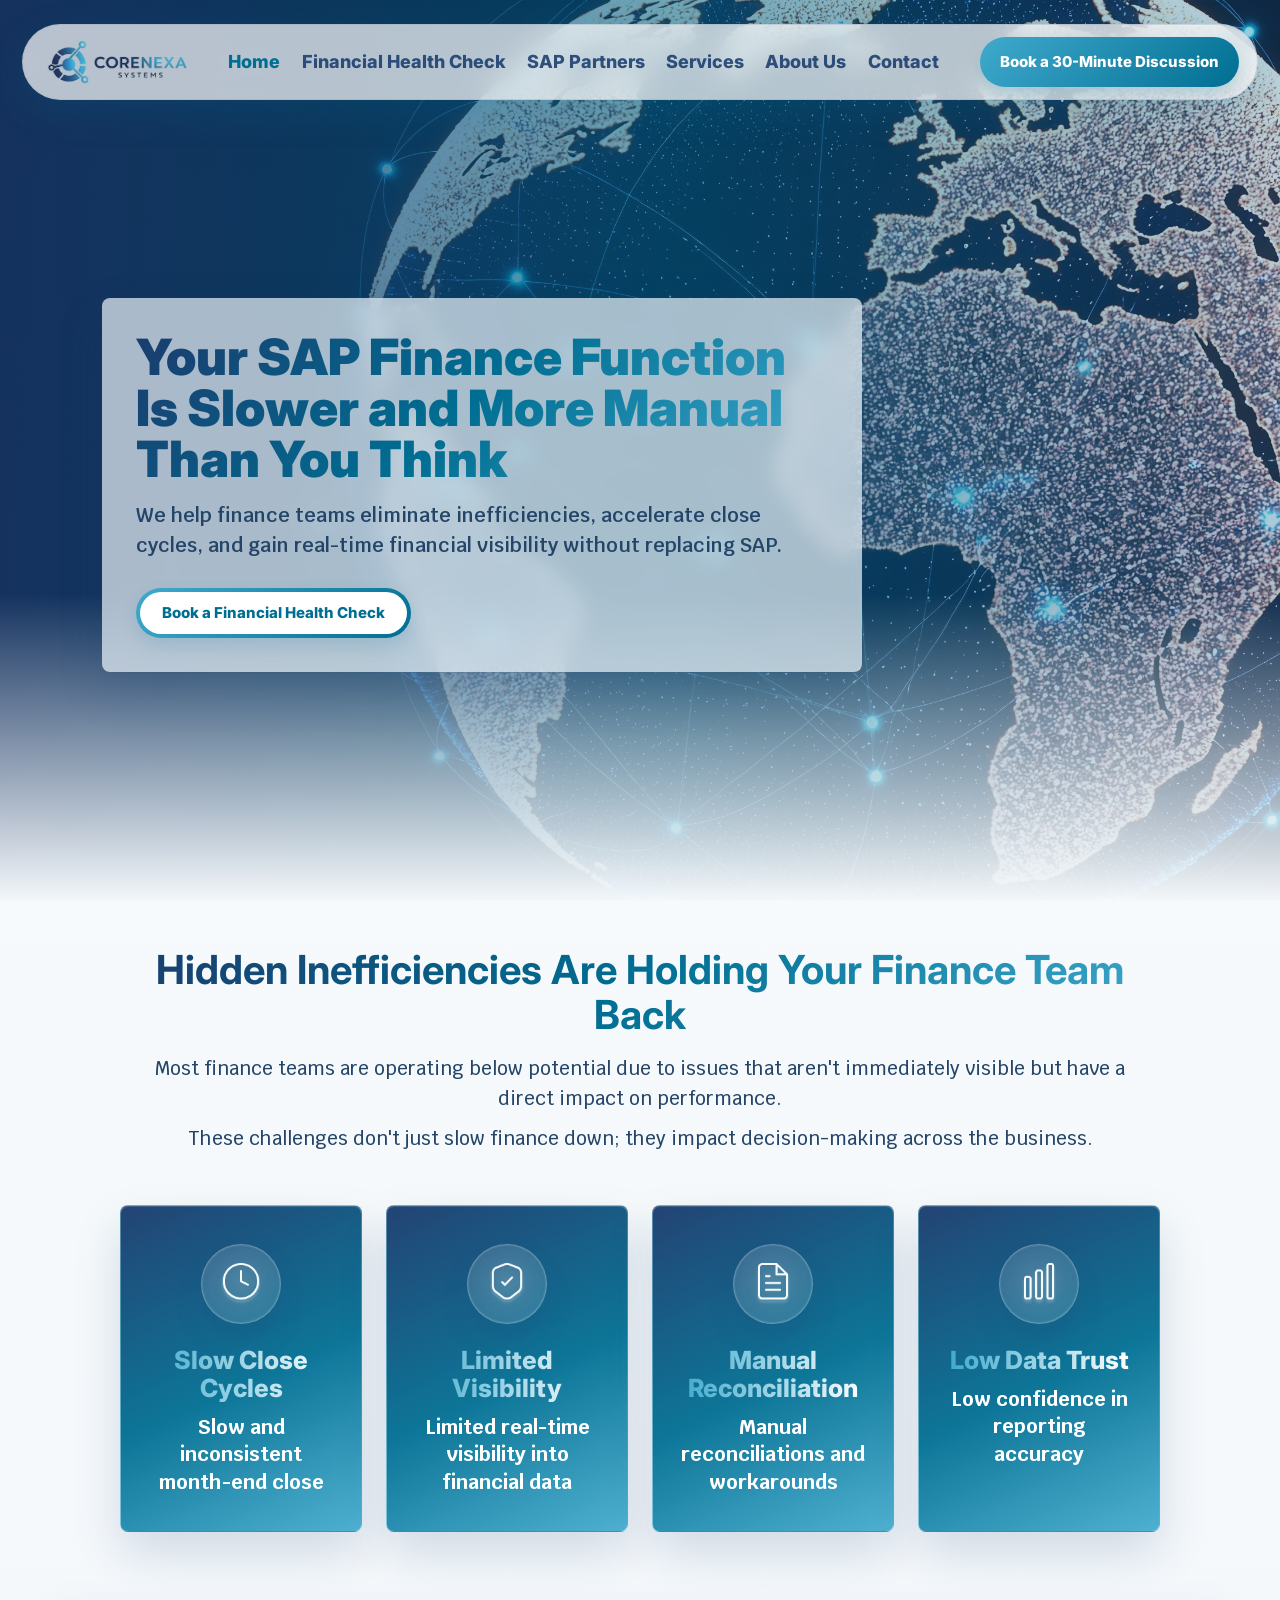
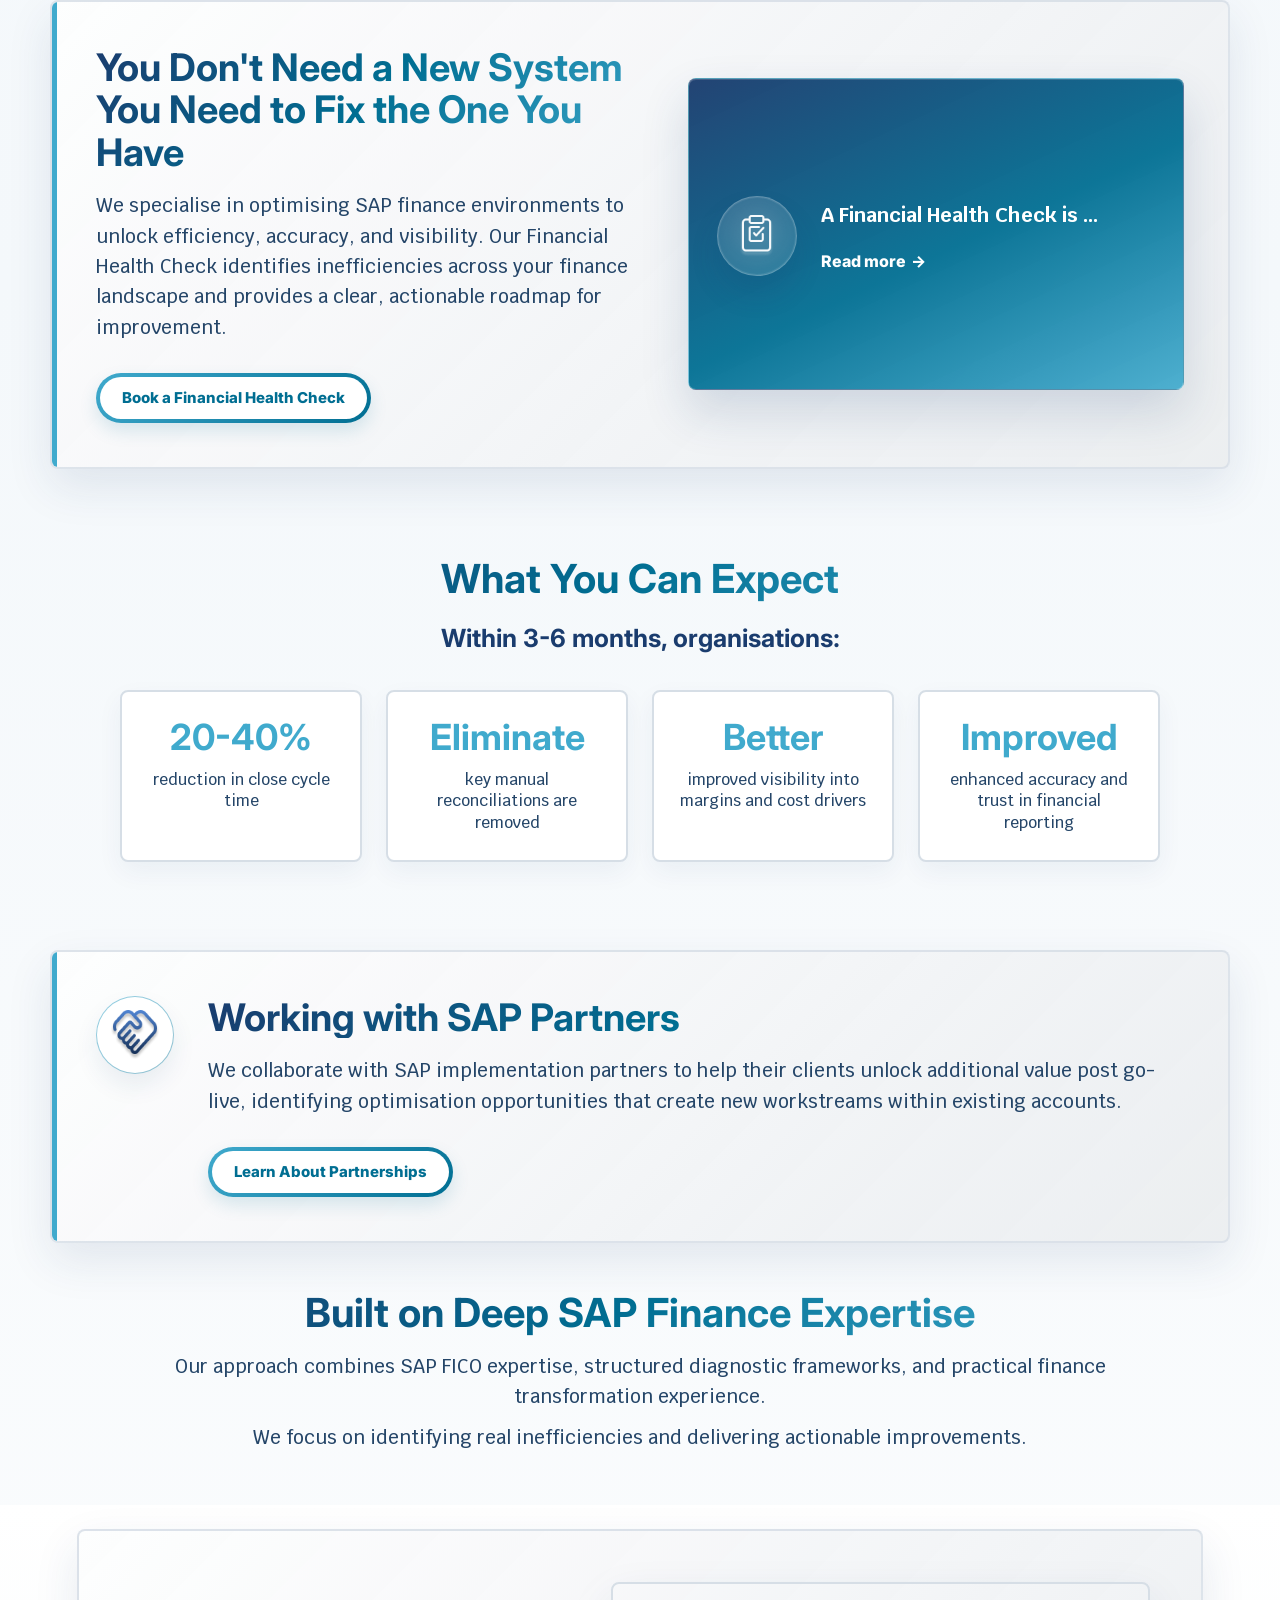
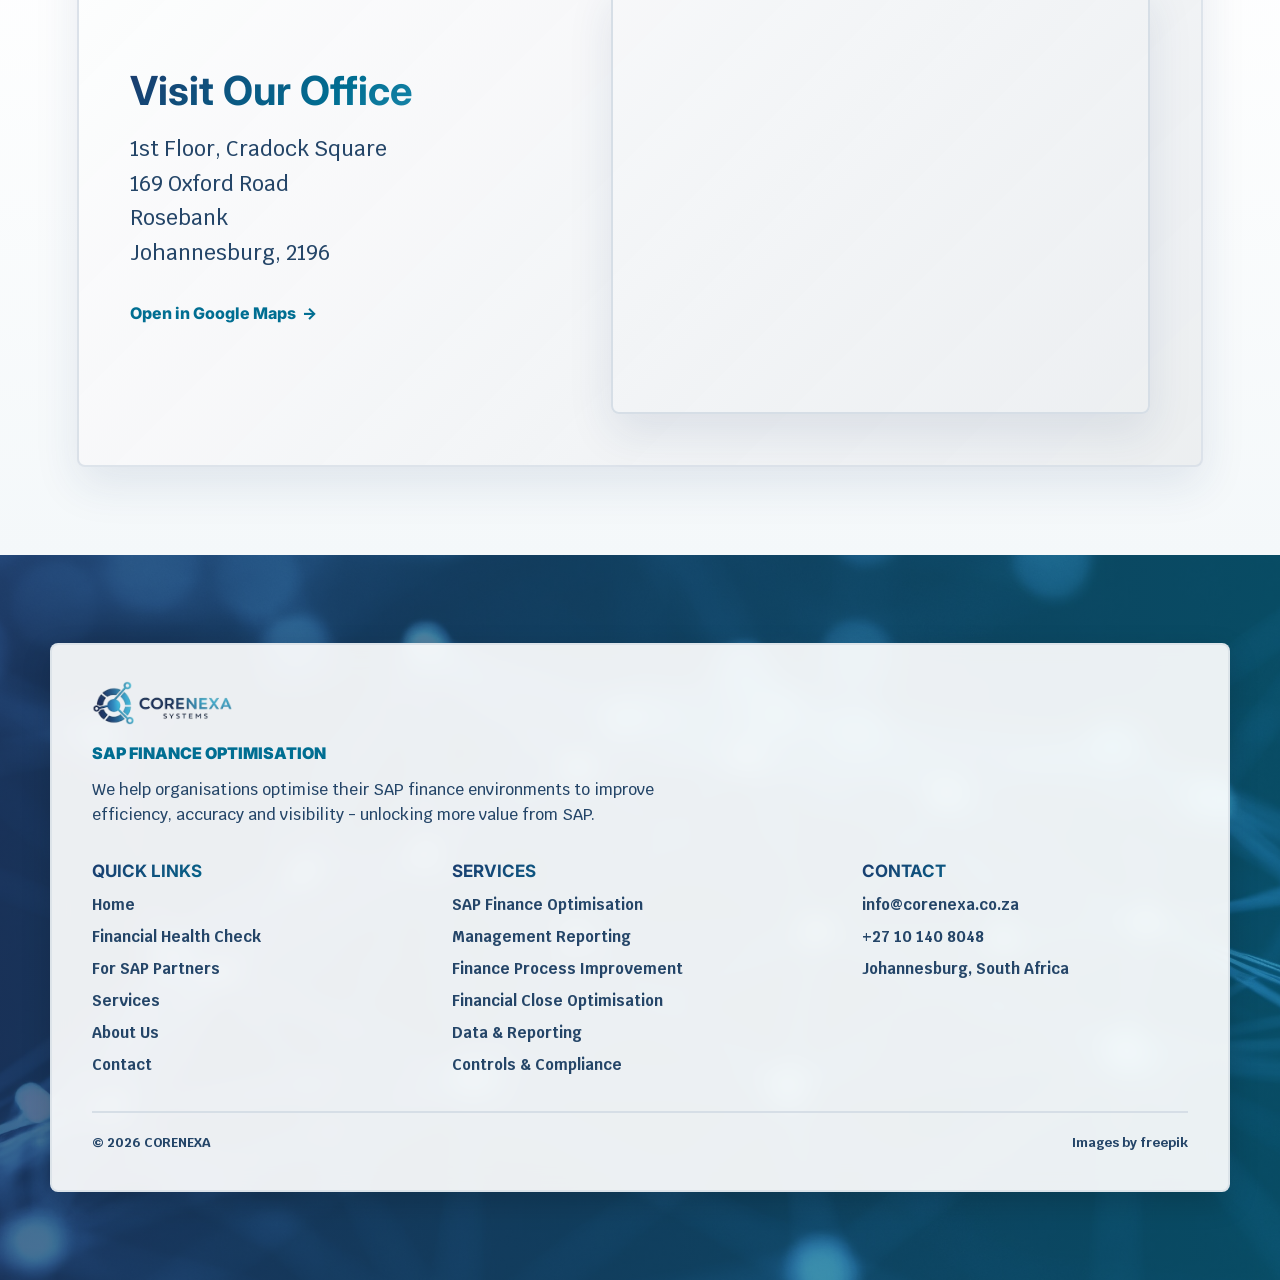
==== index.html @ 97062287 "Add files via upload" ====
<!DOCTYPE html>
<html lang="en">

<head>
  <meta charset="UTF-8" />
  <meta name="viewport" content="width=device-width, initial-scale=1.0" />
  <meta name="description"
    content="Corenexa Systems helps organisations optimise SAP finance environments to improve efficiency, accuracy, visibility, and close-cycle performance." />
  <title>Corenexa Systems | SAP Finance Optimisation</title>
  <link rel="preconnect" href="https://fonts.googleapis.com" />
  <link rel="preconnect" href="https://fonts.gstatic.com" crossorigin />
  <link href="https://fonts.googleapis.com/css2?family=Inter:wght@700;800&family=Krub:wght@400;500;600;700&display=swap"
    rel="stylesheet" />
  <link rel="stylesheet" href="styles.css" />
</head>

<body class="home-page">
  <header class="site-header">
    <nav class="navbar" aria-label="Main navigation">
      <a href="index.html" class="brand" aria-label="Corenexa Systems home">
        <img class="brand-logo" src="img/corenexa-logo.png" alt="Corenexa Systems logo" />
      </a>

      <div class="nav-links">
        <a href="index.html" aria-current="page">Home</a>
        <a href="financial health check.html">Financial Health Check</a>
        <a href="sap partners.html">SAP Partners</a>
        <a href="services.html">Services</a>
        <a href="about.html">About Us</a>
        <a href="contact.html">Contact</a>
      </div>

      <a href="contact.html" class="nav-cta">Book a 30-Minute Discussion</a>
    </nav>
  </header>

  <section class="landing">
    <img class="landing-bg" src="img/global-network-digital-world-connection (1).jpg" alt="Global network background" />
    <div class="landing-content">
      <h1>Your SAP Finance Function Is Slower and More Manual Than You Think</h1>
      <p>We help finance teams eliminate inefficiencies, accelerate close cycles, and gain real-time financial
        visibility without replacing SAP.</p>
      <a href="financial health check.html" class="landing-button">Book a Financial Health Check</a>
    </div>
  </section>

  <main class="container">
    <section class="hero">
      <h1>Hidden Inefficiencies Are Holding Your Finance Team Back</h1>
      <p>Most finance teams are operating below potential due to issues that aren't immediately visible but have a
        direct impact on performance.</p>
      <p>These challenges don't just slow finance down; they impact decision-making across the business.</p>

      <div class="cards">
        <article class="card">
          <div class="icon">
            <img src="img/clock-icon.png" alt="Clock icon" />
          </div>
          <h3>Slow Close Cycles</h3>
          <p>Slow and inconsistent month-end close</p>
        </article>

        <article class="card">
          <div class="icon">
            <img src="img/secure-icon.png" alt="Shield icon" />
          </div>
          <h3>Limited Visibility</h3>
          <p>Limited real-time visibility into financial data</p>
        </article>

        <article class="card">
          <div class="icon">
            <img src="img/file-icon.png" alt="File icon" />
          </div>
          <h3>Manual Reconciliation</h3>
          <p>Manual reconciliations and workarounds</p>
        </article>

        <article class="card">
          <div class="icon">
            <img src="img/graph-icon.png" alt="Chart icon" />
          </div>
          <h3>Low Data Trust</h3>
          <p>Low confidence in reporting accuracy</p>
        </article>
      </div>
    </section>

    <section class="diagnostic">
      <div class="diagnostic-copy">
        <h2>You Don't Need a New System You Need to Fix the One You Have</h2>
        <p>We specialise in optimising SAP finance environments to unlock efficiency, accuracy, and visibility. Our
          Financial Health Check identifies inefficiencies across your finance landscape and provides a clear,
          actionable roadmap for improvement.</p>
        <a href="financial health check.html" class="button">Book a Financial Health Check</a>
      </div>

      <aside class="diagnostic-card">
        <div class="large-icon">
          <img src="img/clipboard-icon.png" alt="Clipboard icon" />
        </div>
        <div>
          <p>A Financial Health Check is ...</p>
          <a href="financial health check.html" class="arrow-link">Read more <span aria-hidden="true">&rarr;</span></a>
        </div>
      </aside>
    </section>

    <section class="expectations">
      <h2>What You Can Expect</h2>
      <p>Within 3-6 months, organisations:</p>

      <div class="metrics">
        <div class="metric">
          <strong>20-40%</strong>
          <p>reduction in close cycle time</p>
        </div>

        <div class="metric">
          <strong>Eliminate</strong>
          <p>key manual reconciliations are removed</p>
        </div>

        <div class="metric">
          <strong>Better</strong>
          <p>improved visibility into margins and cost drivers</p>
        </div>

        <div class="metric">
          <strong>Improved</strong>
          <p>enhanced accuracy and trust in financial reporting</p>
        </div>
      </div>
    </section>

    <section class="partner">
      <div class="large-icon">
        <img src="img/handshake-icon.png" alt="Handshake icon" />
      </div>
      <div>
        <h2>Working with SAP Partners</h2>
        <p>We collaborate with SAP implementation partners to help their clients unlock additional value post go-live,
          identifying optimisation opportunities that create new workstreams within existing accounts.</p>
        <a href="sap partners.html" class="button">Learn About Partnerships</a>
      </div>
    </section>

    <section class="expertise">
      <h2>Built on Deep SAP Finance Expertise</h2>
      <p>Our approach combines SAP FICO expertise, structured diagnostic frameworks, and practical finance
        transformation experience.</p>
      <p>We focus on identifying real inefficiencies and delivering actionable improvements.</p>
    </section>

  </main>

  <section class="location-section">
    <div class="location-card">

      <div class="location-info">
        <h2>Visit Our Office</h2>

        <p>
          1st Floor, Cradock Square<br>
          169 Oxford Road<br>
          Rosebank<br>
          Johannesburg, 2196
        </p>

        <a href="https://maps.google.com/?q=1st+Floor+Cradock+Square+169+Oxford+Road+Rosebank+Johannesburg+2196"
          target="_blank" rel="noopener noreferrer" class="arrow-link">
          Open in Google Maps <span aria-hidden="true">&rarr;</span>
        </a>
      </div>

      <div class="map-wrapper">
        <iframe title="Map to Corenexa Systems office"
          src="https://maps.google.com/maps?q=1st%20Floor%20Cradock%20Square%20169%20Oxford%20Road%20Rosebank%20Johannesburg%202196&t=&z=15&ie=UTF8&iwloc=&output=embed"
          allowfullscreen="" loading="lazy">
        </iframe>
      </div>

    </div>
  </section>

  <footer class="site-footer">
    <img class="footer-bg" src="img/abstract-technology-network (1).jpg" alt="" aria-hidden="true">
    <div class="footer-inner about-footer-inner">
      <div class="footer-brand-block">
        <a href="index.html" aria-label="Corenexa Systems home">
          <img class="footer-logo" src="img/corenexa-logo.png" alt="Corenexa Systems logo">
        </a>
        <p class="footer-tagline">SAP FINANCE OPTIMISATION</p>
        <p>We help organisations optimise their SAP finance environments to improve efficiency, accuracy and visibility
          - unlocking more value from SAP.</p>
      </div>

      <div class="about-footer-grid">
        <div>
          <h3>Quick Links</h3>
          <ul>
            <li><a href="index.html">Home</a></li>
            <li><a href="financial health check.html">Financial Health Check</a></li>
            <li><a href="sap partners.html">For SAP Partners</a></li>
            <li><a href="services.html">Services</a></li>
            <li><a href="about.html">About Us</a></li>
            <li><a href="contact.html">Contact</a></li>
          </ul>
        </div>

        <div>
          <h3>Services</h3>
          <ul>
            <li>SAP Finance Optimisation</li>
            <li>Management Reporting</li>
            <li>Finance Process Improvement</li>
            <li>Financial Close Optimisation</li>
            <li>Data &amp; Reporting</li>
            <li>Controls &amp; Compliance</li>
          </ul>
        </div>

        <div>
          <h3>Contact</h3>
          <ul>
            <li><a href="mailto:info@corenexa.co.za">info@corenexa.co.za</a></li>
            <li><a href="tel:+27101408048">+27 10 140 8048</a></li>
            <li>Johannesburg, South Africa</li>
          </ul>
        </div>
      </div>

      <div class="footer-bottom">
        <span>&copy; 2026 CORENEXA</span>
        <span>Images by freepik</span>
      </div>
    </div>
  </footer>
  <script src="script.js" defer></script>
</body>

</html>
---- styles.css ----
:root {
  --primary-blue: #1a3c6e;
  --deep-blue: #006e92;
  --accent-blue: #40aacd;
  --accent-blue-soft: rgba(64, 170, 205, 0.16);
  --ink: #1a3c6e;
  --text-main: #244568;
  --text-muted: #526b82;
  --white: #ffffff;
  --bg-light: #f4f8fb;
  --bg-panel: #e7eef4;
  --bg-panel-strong: #d6dee6;
  --border-soft: rgba(26, 60, 110, 0.14);
  --shadow-soft: 0 18px 45px rgba(26, 60, 110, 0.1);
  --shadow-card: 0 20px 42px rgba(26, 60, 110, 0.14);
  --gradient-blue: linear-gradient(135deg, #1a3c6e 0%, #006e92 48%, #40aacd 100%);
  --button-gradient: linear-gradient(135deg, #40aacd 0%, #006e92 100%);
  --button-gradient-hover: linear-gradient(135deg, #5bb8d9 0%, #004f6b 100%);
  --section-space: 88px;
  --section-space-sm: 48px;
  --grid-gap: 24px;
  --panel-radius: 8px;
  --card-radius: 8px;
}

* {
  box-sizing: border-box;
  margin: 0;
  padding: 0;
}

html {
  scroll-behavior: smooth;
  scroll-padding-top: 112px;
}

body {
  min-width: 320px;
  overflow-x: hidden;
  background:
    radial-gradient(circle at 12% 6%, rgba(64, 170, 205, 0.11), transparent 28rem),
    linear-gradient(180deg, #f9fbfd 0%, var(--bg-light) 42%, #ffffff 100%);
  color: var(--text-main);
  font-family: "Krub", Arial, sans-serif;
  line-height: 1.6;
}

body::before {
  content: "";
  position: fixed;
  inset: 0;
  z-index: -3;
  pointer-events: none;
  background-image:
    linear-gradient(rgba(26, 60, 110, 0.032) 1px, transparent 1px),
    linear-gradient(90deg, rgba(26, 60, 110, 0.032) 1px, transparent 1px);
  background-size: 54px 54px;
  mask-image: linear-gradient(to bottom, rgba(0, 0, 0, 0.6), transparent 72%);
}

img,
svg,
iframe {
  max-width: 100%;
}

img {
  display: block;
}

a {
  color: inherit;
  text-decoration: none;
  transition: color 0.25s ease, opacity 0.25s ease, transform 0.25s ease, box-shadow 0.25s ease, background 0.25s ease;
}

button,
input,
select,
textarea {
  font: inherit;
}

:focus-visible {
  outline: 3px solid rgba(64, 170, 205, 0.55);
  outline-offset: 4px;
}

h1,
h2,
h3,
h4,
h5,
h6,
.nav-links a,
.nav-cta,
.button,
.landing-button {
  font-family: "Inter", Arial, sans-serif;
}

h1,
h2,
h3 {
  background: var(--gradient-blue);
  -webkit-background-clip: text;
  background-clip: text;
  color: transparent !important;
  -webkit-text-fill-color: transparent;
  line-height: 1.12;
}

p,
li {
  color: var(--text-main);
  font-weight: 500;
}

.container {
  width: min(100% - 48px, 1180px);
  margin-inline: auto;
  padding: var(--section-space) 0;
}

.site-header {
  position: absolute;
  top: 24px;
  left: 0;
  z-index: 1000;
  width: 100%;
  display: flex;
  justify-content: center;
  padding-inline: 22px;
  isolation: isolate;
  transition: top 0.28s ease;
}

.site-header::before {
  content: "";
  position: fixed;
  top: 0;
  left: 0;
  right: 0;
  z-index: -1;
  height: 126px;
  pointer-events: none;
  opacity: 0;
  background:
    linear-gradient(180deg, rgba(249, 251, 253, 0.96) 0%, rgba(244, 248, 251, 0.82) 58%, rgba(244, 248, 251, 0) 100%);
  backdrop-filter: blur(18px);
  -webkit-backdrop-filter: blur(18px);
  mask-image: linear-gradient(180deg, #000 0%, #000 68%, transparent 100%);
  -webkit-mask-image: linear-gradient(180deg, #000 0%, #000 68%, transparent 100%);
  transition: opacity 0.28s ease;
}

.site-header.is-scrolled {
  position: fixed;
  top: 14px;
}

.site-header.is-scrolled::before,
.nav-open .site-header::before {
  opacity: 1;
}

.navbar {
  position: relative;
  width: min(100%, 1400px);
  min-height: 76px;
  display: flex;
  align-items: center;
  justify-content: space-between;
  gap: 18px;
  padding: 12px 18px 12px 24px;
  border: 1px solid rgba(148, 163, 184, 0.36);
  border-radius: 999px;
  background: rgba(255, 255, 255, 0.70);
  box-shadow: 0 12px 36px rgba(0, 110, 146, 0.17);
  backdrop-filter: blur(14px);
  -webkit-backdrop-filter: blur(14px);
}

.site-header.is-scrolled .navbar {
  background: rgba(255, 255, 255, 0.98);
  border-color: rgba(148, 163, 184, 0.42);
  box-shadow: 0 14px 38px rgba(0, 110, 146, 0.2);
}

.brand {
  flex: 0 0 auto;
}

.brand-logo {
  width: auto;
  max-width: 178px;
  height: 44px;
  object-fit: contain;
}

.nav-links {
  display: flex;
  align-items: center;
  justify-content: center;
  gap: clamp(10px, 1.35vw, 22px);
}

.nav-links a {
  position: relative;
  padding: 8px 2px;
  color: var(--ink);
  font-size: 18px;
  font-weight: 800;
  line-height: 1.2;
  white-space: nowrap;
  opacity: 0.88;
}

.nav-links a::after {
  content: "";
  position: absolute;
  left: 0;
  right: 0;
  bottom: 2px;
  height: 2px;
  border-radius: 999px;
  background: var(--accent-blue);
  opacity: 0;
  transform: scaleX(0.45);
  transition: opacity 0.25s ease, transform 0.25s ease;
}

.nav-links a:hover,
.nav-links a[aria-current="page"] {
  color: var(--deep-blue);
  opacity: 1;
}

.nav-links a:hover::after,
.nav-links a[aria-current="page"]::after {
  opacity: 1;
  transform: scaleX(1);
}

.nav-cta,
.button,
.landing-button {
  position: relative;
  min-height: 50px;
  display: inline-flex;
  align-items: center;
  justify-content: center;
  gap: 8px;
  border-radius: 999px;
  font-size: 15px;
  font-weight: 800;
  line-height: 1.2;
  letter-spacing: 0;
  cursor: pointer;
  overflow: hidden;
  isolation: isolate;
}

.nav-cta {
  flex: 0 0 auto;
  padding: 12px 20px;
  background: var(--button-gradient);
  color: var(--white);
  box-shadow: 0 8px 18px rgba(0, 110, 146, 0.22);
}

.nav-cta:hover {
  background: var(--button-gradient-hover);
  transform: translateY(-1px);
}

.button,
.landing-button {
  padding: 12px 22px;
  border: 4px solid transparent;
  background-image: linear-gradient(#ffffff, #ffffff), var(--button-gradient);
  background-origin: padding-box, border-box;
  background-clip: padding-box, border-box;
  color: var(--deep-blue);
  box-shadow: 0 8px 18px rgba(0, 110, 146, 0.14);
}

.button:hover,
.landing-button:hover {
  background-image: linear-gradient(#ffffff, #ffffff), var(--button-gradient-hover);
  box-shadow: 0 12px 24px rgba(0, 110, 146, 0.18);
  transform: translateY(-2px);
}

.arrow-link {
  font-family: "Inter", Arial, sans-serif;
  display: inline-flex;
  align-items: center;
  gap: 0.35rem;
  color: var(--deep-blue);
  font-weight: 800;
  text-decoration: none;
  transition: color 0.25s ease, transform 0.25s ease;
}

.arrow-link:hover {
  color: var(--deep-blue);
  transform: translateX(2px);
}

.arrow-link span[aria-hidden="true"] {
  display: inline-flex;
  transition: transform 0.25s ease;
}

.arrow-link:hover span[aria-hidden="true"] {
  transform: translateX(3px);
}

.button-secondary {
  background-image: linear-gradient(#f4f8fb, #f4f8fb), linear-gradient(135deg, rgba(26, 60, 110, 0.34), rgba(64, 170, 205, 0.5));
  color: var(--ink);
}

.button::after,
.landing-button::after,
.nav-cta::after {
  content: "";
  position: absolute;
  left: var(--ripple-x, 50%);
  top: var(--ripple-y, 50%);
  z-index: -1;
  width: 12px;
  height: 12px;
  border-radius: 50%;
  background: rgba(64, 170, 205, 0.24);
  opacity: 0;
  pointer-events: none;
  transform: translate(-50%, -50%) scale(1);
}

.button.is-pressing::after,
.landing-button.is-pressing::after,
.nav-cta.is-pressing::after {
  animation: button-ripple 0.55s ease-out;
}

.nav-toggle {
  display: none;
  width: 46px;
  height: 46px;
  flex: 0 0 auto;
  align-items: center;
  justify-content: center;
  flex-direction: column;
  gap: 5px;
  border: 0;
  border-radius: 50%;
  background: rgba(255, 255, 255, 0.94);
  box-shadow: 0 8px 22px rgba(0, 110, 146, 0.16);
  cursor: pointer;
}

.nav-toggle span {
  width: 20px;
  height: 2px;
  border-radius: 999px;
  background: var(--ink);
  transition: opacity 0.25s ease, transform 0.25s ease;
}

.nav-open .nav-toggle span:nth-child(1) {
  transform: translateY(7px) rotate(45deg);
}

.nav-open .nav-toggle span:nth-child(2) {
  opacity: 0;
}

.nav-open .nav-toggle span:nth-child(3) {
  transform: translateY(-7px) rotate(-45deg);
}

.landing-bg,
.page-hero-bg,
.footer-bg {
  position: absolute;
  inset: 0;
  z-index: -2;
  width: 100%;
  height: 100%;
  object-fit: cover;
}

.large-icon,
.icon,
.service-icon,
.about-card-icon {
  display: inline-flex;
  align-items: center;
  justify-content: center;
  flex-shrink: 0;
  background:
    linear-gradient(#ffffff, #ffffff) padding-box,
    linear-gradient(135deg, rgba(64, 170, 205, 0.55), rgba(0, 110, 146, 0.42)) border-box;
  border: 1px solid transparent;
  box-shadow: 0 12px 24px rgba(26, 60, 110, 0.08);
}

.large-icon {
  width: 78px;
  height: 78px;
  padding: 13px;
  border-radius: 50%;
}

.icon,
.service-icon,
.about-card-icon {
  width: 64px;
  height: 64px;
  margin: 0 auto 14px;
  border-radius: 50%;
  padding: 11px;
}

.large-icon img,
.icon img,
.service-icon img,
.about-card-icon img {
  width: 100%;
  height: 100%;
  object-fit: contain;
}

.financial-page .card .icon,
.sap-partners-page .sap-challenge-card .icon,
.services-page .service-card .service-icon,
.about-page .about-feature-card .about-card-icon,
.about-page .about-expertise-card .about-card-icon {
  width: 80px;
  height: 80px;
  margin: 0 auto 22px;
  padding: 18px;
  border: 1px solid rgba(255, 255, 255, 0.22);
  background:
    radial-gradient(circle at 50% 46%, rgba(255, 255, 255, 0.14), rgba(255, 255, 255, 0.04) 64%),
    rgba(255, 255, 255, 0.1);
  box-shadow:
    0 18px 28px rgba(26, 60, 110, 0.16),
    inset 0 0 0 1px rgba(255, 255, 255, 0.08);
}

.financial-page .card .icon img,
.sap-partners-page .sap-challenge-card .icon img,
.services-page .service-card .service-icon img,
.about-page .about-feature-card .about-card-icon img,
.about-page .about-expertise-card .about-card-icon img {
  filter: brightness(0) invert(1);
  opacity: 0.96;
}

.reveal-on-scroll {
  opacity: 0;
  transform: translateY(28px);
  transition: opacity 0.7s ease, transform 0.7s cubic-bezier(0.22, 1, 0.36, 1), box-shadow 0.25s ease;
  transition-delay: var(--reveal-delay, 0ms);
}

.reveal-on-scroll.is-visible,
.is-visible {
  opacity: 1;
  transform: translateY(0);
}

.site-toast {
  position: fixed;
  right: 22px;
  bottom: 22px;
  z-index: 2000;
  max-width: min(360px, calc(100vw - 44px));
  padding: 16px 18px;
  border-radius: var(--card-radius);
  background: var(--ink);
  color: var(--white);
  font-weight: 700;
  box-shadow: 0 18px 38px rgba(0, 110, 146, 0.24);
  opacity: 0;
  pointer-events: none;
  transform: translateY(18px);
  transition: opacity 0.25s ease, transform 0.25s ease;
}

.site-toast.is-visible {
  opacity: 1;
  transform: translateY(0);
}

@keyframes button-ripple {
  0% {
    opacity: 0.7;
    transform: translate(-50%, -50%) scale(1);
  }

  100% {
    opacity: 0;
    transform: translate(-50%, -50%) scale(28);
  }
}

.metrics {
  margin-top: 32px;
}

.metric {
  min-height: 160px;
  padding: 26px 24px;
  border: 2px solid var(--bg-panel-strong);
  border-radius: var(--card-radius);
  background: var(--white);
  box-shadow: 0 10px 26px rgba(26, 60, 110, 0.055);
  text-align: center;
}

.metric strong {
  display: block;
  margin-bottom: 12px;
  color: var(--accent-blue);
  font-family: "Inter", Arial, sans-serif;
  font-size: clamp(28px, 3vw, 36px);
  line-height: 1.08;
}

.metric p {
  color: var(--text-main);
  font-size: 16px;
  line-height: 1.35;
}

.check-list,
.investment-list,
.sap-value-list,
.sap-check-list,
.services-check-list,
.about-check-list {
  display: grid;
  gap: 12px;
  list-style: none;
}

.check-list li,
.investment-list li,
.sap-value-list li,
.sap-check-list li,
.services-check-list li,
.about-check-list li {
  position: relative;
  padding-left: 36px;
  color: var(--text-main);
  font-size: 18px;
}

.check-list li::before,
.investment-list li::before,
.sap-value-list li::before,
.sap-check-list li::before,
.services-check-list li::before,
.about-check-list li::before {
  content: "\2713";
  position: absolute;
  left: 0;
  top: 2px;
  width: 23px;
  height: 23px;
  display: inline-flex;
  align-items: center;
  justify-content: center;
  border-radius: 50%;
  background: linear-gradient(135deg, #1a3c6e 0%, #40aacd 100%);
  color: var(--white);
  font-size: 14px;
  font-weight: 800;
  line-height: 1;
}

.home-page .landing {
  position: relative;
  min-height: 680px;
  height: 100vh;
  display: flex;
  align-items: center;
  padding: 150px 8% 80px;
  overflow: hidden;
  isolation: isolate;
}

.home-page .landing::before {
  content: "";
  position: absolute;
  inset: 0;
  z-index: -1;
  background:
    linear-gradient(90deg, rgba(26, 60, 110, 0.76), rgba(0, 110, 146, 0.48) 52%, rgba(64, 170, 205, 0.14)),
    linear-gradient(180deg, rgba(26, 60, 110, 0.18), rgba(26, 60, 110, 0.28));
}

.home-page .landing::after {
  content: "";
  position: absolute;
  inset: auto 0 0;
  z-index: -1;
  height: 34%;
  background: linear-gradient(to bottom, transparent, rgba(247, 250, 252, 0.98));
}

.home-page .landing-content {
  position: relative;
  min-width: 0;
  width: 100%;
  max-width: 760px;
  flex: 0 1 760px;
  padding: 34px;
  border-radius: var(--panel-radius);
  background: rgba(236, 244, 250, 0.7);
  box-shadow: 0 18px 45px rgba(26, 60, 110, 0.18);
  backdrop-filter: blur(10px);
  -webkit-backdrop-filter: blur(10px);
}

.home-page .landing-content::before {
  content: "";
  display: block;
  width: 86px;
  height: 5px;
  margin-bottom: 22px;
  border-radius: 999px;
  background: var(--accent-blue);
}

.home-page .landing-content h1 {
  max-width: 760px;
  margin-bottom: 16px;
  color: var(--ink);
  font-size: 50px;
  font-weight: 900;
  line-height: 1.02;
  overflow-wrap: anywhere;
}

.home-page .landing-content p {
  max-width: 680px;
  margin-bottom: 28px;
  color: var(--text-main);
  font-size: clamp(18px, 1.55vw, 23px);
  font-weight: 600;
  line-height: 1.5;
}

.home-page .hero,
.home-page .expectations,
.home-page .expertise {
  max-width: 1040px;
  margin-inline: auto;
  text-align: center;
}

.home-page .hero,
.home-page .expectations,
.home-page .expertise,
.home-page .diagnostic,
.home-page .partner,
.home-page .cta {
  margin-bottom: var(--section-space);
}

.home-page .hero h1,
.home-page .expectations h2,
.home-page .expertise h2,
.home-page .cta h2 {
  margin-bottom: 16px;
  color: var(--ink);
  font-size: clamp(32px, 4vw, 40px);
}

.home-page .hero h1 {
  margin-top: -40px;
}

.home-page .expertise h2 {
  margin-top: -40px;
}

.home-page .hero h1::after,
.home-page .expectations h2::after,
.home-page .expertise h2::after {
  content: "";
  display: block;
  width: 66px;
  height: 4px;
  margin: 18px auto 0;
  border-radius: 999px;
  background: var(--accent-blue);
}

.home-page .hero p,
.home-page .expertise p {
  max-width: 980px;
  margin: 0 auto 10px;
  color: var(--text-main);
  font-size: 19px;
}

.home-page .cards,
.home-page .metrics {
  display: grid;
  grid-template-columns: repeat(4, minmax(0, 1fr));
  gap: var(--grid-gap);
}

.home-page .card {
  position: relative;
  min-height: 312px;
  display: flex;
  flex-direction: column;
  align-items: center;
  justify-content: flex-start;
  overflow: hidden;
  margin-top: 40px;
  margin-bottom: -20px;
  padding: 38px 28px 34px;
  border: 1px solid rgba(255, 255, 255, 0.28);
  border-radius: var(--card-radius);
  background:
    linear-gradient(155deg, rgba(26, 60, 110, 0.96) 0%, rgba(0, 110, 146, 0.95) 54%, rgba(64, 170, 205, 0.92) 100%);
  text-align: center;
  box-shadow:
    0 22px 48px rgba(26, 60, 110, 0.16),
    inset 0 1px 0 rgba(255, 255, 255, 0.14);
  transition: transform 0.25s ease, box-shadow 0.25s ease;
}

.home-page .card::before {
  content: "";
  position: absolute;
  inset: 0 0 auto;
  height: 4px;
  background: var(--accent-blue);
}

.home-page .card::after {
  content: "";
  position: absolute;
  inset: 0;
  opacity: 0;
  pointer-events: none;
  background: radial-gradient(circle at var(--mouse-x, 50%) var(--mouse-y, 0%), rgba(255, 255, 255, 0.22), transparent 34%);
  transition: opacity 0.25s ease;
}

.home-page .card:hover {
  box-shadow:
    0 30px 58px rgba(26, 60, 110, 0.22),
    inset 0 1px 0 rgba(255, 255, 255, 0.18);
  transform: translateY(-6px);
}

.home-page .card.is-lit::after {
  opacity: 1;
}

.home-page .card>* {
  position: relative;
  z-index: 1;
}

.home-page .card .icon {
  width: 80px;
  height: 80px;
  margin: 0 auto 22px;
  padding: 18px;
  border: 1px solid rgba(255, 255, 255, 0.22);
  background:
    radial-gradient(circle at 50% 46%, rgba(255, 255, 255, 0.14), rgba(255, 255, 255, 0.04) 64%),
    rgba(255, 255, 255, 0.1);
  box-shadow:
    0 18px 28px rgba(26, 60, 110, 0.16),
    inset 0 0 0 1px rgba(255, 255, 255, 0.08);
}

.home-page .card .icon img {
  filter: brightness(0) invert(1);
  opacity: 0.96;
}

.home-page .card h3 {
  max-width: 230px;
  margin: 0 auto 12px;
  background: linear-gradient(90deg, #40aacd 0%, #ffffff 100%);
  -webkit-background-clip: text;
  background-clip: text;
  -webkit-text-fill-color: transparent;
  color: transparent;
  font-size: 25px;
  font-weight: 800;
  line-height: 1.12;
}

.home-page .card p {
  max-width: 230px;
  margin: 0 auto;
  color: var(--white);
  font-size: 20px;
  font-weight: 700;
  line-height: 1.38;
}

.home-page .diagnostic,
.home-page .partner,
.home-page .cta {
  position: relative;
  border: 2px solid rgba(214, 222, 230, 0.8);
  border-radius: var(--panel-radius);
  background:
    linear-gradient(135deg, rgba(255, 255, 255, 0.92), rgba(236, 238, 240, 0.86)),
    var(--bg-panel);
  box-shadow: var(--shadow-soft);
}

.home-page .diagnostic,
.home-page .partner {
  overflow: hidden;
}

.home-page .diagnostic::before,
.home-page .partner::before {
  content: "";
  position: absolute;
  inset: 0 auto 0 0;
  width: 5px;
  background: var(--accent-blue);
}

.home-page .diagnostic {
  display: grid;
  grid-template-columns: minmax(0, 1fr) minmax(320px, 0.9fr);
  gap: 40px;
  align-items: center;
  padding: 44px;
}

.home-page .diagnostic-copy h2,
.home-page .partner h2 {
  margin-bottom: 18px;
  font-size: clamp(30px, 4vw, 38px);
}

.home-page .diagnostic-copy p,
.home-page .partner p {
  margin-bottom: 30px;
  color: var(--text-main);
  font-size: 19px;
}

.home-page .diagnostic-card {
  position: relative;
  min-height: 312px;
  display: flex;
  align-items: center;
  justify-content: flex-start;
  gap: 24px;
  overflow: hidden;
  padding: 38px 28px 34px;
  border: 1px solid rgba(255, 255, 255, 0.28);
  border-radius: var(--card-radius);
  background:
    linear-gradient(155deg, rgba(26, 60, 110, 0.96) 0%, rgba(0, 110, 146, 0.95) 54%, rgba(64, 170, 205, 0.92) 100%);
  box-shadow:
    0 22px 48px rgba(26, 60, 110, 0.16),
    inset 0 1px 0 rgba(255, 255, 255, 0.14);
  transition: transform 0.25s ease, box-shadow 0.25s ease;
}

.home-page .diagnostic-card::after {
  content: "";
  position: absolute;
  inset: 0;
  opacity: 0;
  pointer-events: none;
  background: radial-gradient(circle at var(--mouse-x, 50%) var(--mouse-y, 0%), rgba(255, 255, 255, 0.22), transparent 34%);
  transition: opacity 0.25s ease;
}

.home-page .diagnostic-card:hover {
  box-shadow:
    0 30px 58px rgba(26, 60, 110, 0.22),
    inset 0 1px 0 rgba(255, 255, 255, 0.18);
  transform: translateY(-6px);
}

.home-page .diagnostic-card.is-lit::after {
  opacity: 1;
}

.home-page .diagnostic-card>* {
  position: relative;
  z-index: 1;
}

.home-page .diagnostic-card h2 {
  margin-bottom: 18px;
  font-size: 28px;
}

.home-page .diagnostic-card p {
  margin-bottom: 18px;
  color: var(--white);
  font-size: 20px;
  font-weight: 700;
}

.home-page .diagnostic-card a {
  color: var(--white);
  font-family: "Inter", Arial, sans-serif;
  font-weight: 800;
}

.home-page .diagnostic-card .large-icon {
  width: 80px;
  height: 80px;
  padding: 18px;
  border: 1px solid rgba(255, 255, 255, 0.22);
  background:
    radial-gradient(circle at 50% 46%, rgba(255, 255, 255, 0.14), rgba(255, 255, 255, 0.04) 64%),
    rgba(255, 255, 255, 0.1);
  box-shadow:
    0 18px 28px rgba(26, 60, 110, 0.16),
    inset 0 0 0 1px rgba(255, 255, 255, 0.08);
}

.home-page .diagnostic-card .large-icon img {
  filter: brightness(0) invert(1);
  opacity: 0.96;
}

.home-page .partner {
  display: flex;
  align-items: flex-start;
  gap: 34px;
  padding: 44px;
}

.home-page .cta {
  max-width: 1100px;
  margin-inline: auto;
  padding: 48px;
  text-align: center;
}

.home-page .expectations>p:first-of-type {
  margin-bottom: 30px;
  color: var(--primary-blue);
  font-family: "Inter", Arial, sans-serif;
  font-size: 25px;
  font-weight: 700;
}

.home-page .container {
  padding-bottom: 24px;
}

.home-page .expertise {
  margin-bottom: 28px;
}

.home-page .location-section {
  padding-top: 24px;
}

.financial-page .financial-landing {
  position: relative;
  min-height: 100vh;
  height: auto;
  display: flex;
  align-items: center;
  flex-direction: column;
  justify-content: flex-start;
  gap: 28px;
  padding: 160px 6% 80px;
  overflow: hidden;
  background:
    radial-gradient(circle at 72% 42%, rgba(64, 170, 205, 0.18), transparent 26rem),
    linear-gradient(180deg, #ffffff 0%, var(--bg-light) 100%);
  isolation: isolate;
}

.financial-page .financial-landing::before,
.financial-page .financial-landing::after {
  display: none;
}

.financial-page .landing-content {
  position: relative;
  min-width: 0;
  width: min(100%, 980px);
  flex: 0 1 auto;
  padding: 0;
  background: transparent;
  box-shadow: none;
  text-align: center;
  backdrop-filter: none;
}

.financial-page .landing-content::before {
  content: "";
  display: block;
  width: 86px;
  height: 5px;
  margin-bottom: 22px;
  margin-inline: auto;
  border-radius: 999px;
  background: var(--accent-blue);
}

.financial-page .landing-content h1 {
  max-width: 980px;
  margin-bottom: 16px;
  background: var(--gradient-blue);
  -webkit-background-clip: text;
  background-clip: text;
  color: transparent;
  font-size: 50px;
  font-weight: 900;
  line-height: 1.04;
  overflow-wrap: anywhere;
}

.financial-page .landing-content p {
  max-width: 820px;
  margin: 0 auto;
  color: var(--primary-blue);
  font-size: 20px;
}

.financial-page .landing-actions {
  display: flex;
  flex-wrap: wrap;
  justify-content: center;
  gap: 14px;
  margin-top: 30px;
}

.financial-page .financial-hero-visual {
  width: min(100%, 1060px);
  display: flex;
  justify-content: center;
  padding: clamp(16px, 3vw, 30px);
  border: 2px solid rgba(214, 222, 230, 0.8);
  border-radius: var(--panel-radius);
  background: rgba(255, 255, 255, 0.92);
  box-shadow: var(--shadow-card);
  backdrop-filter: blur(12px);
}

.financial-page .dashboard-img {
  width: 100%;
  height: auto;
}

.financial-page .financial-container {
  padding-top: 40px;
}

.financial-page .hero,
.financial-page .expectations,
.financial-page .expertise {
  max-width: 1040px;
  margin-inline: auto;
  text-align: center;
}

.financial-page .financial-section {
  margin-bottom: var(--section-space);
}

.financial-page .expectations h2,
.financial-page .cta h2 {
  margin-bottom: 16px;
  color: var(--ink);
  font-size: clamp(32px, 4vw, 40px);
}

.financial-page .hero h1 {
  font-size: clamp(32px, 4vw, 40px);
  margin-top: -20px;
  margin-bottom: 40px;
}

.financial-page .financial-section h1 {
  margin-top: -40px;
}

.financial-page .expectations h2 {
  margin-top: -60px;
}

.financial-page .hero h1::after,
.financial-page .expectations h2::after {
  content: "";
  display: block;
  width: 66px;
  height: 4px;
  margin: 18px auto 0;
  border-radius: 999px;
  background: var(--accent-blue);
}

.financial-page .expectations>p:first-of-type {
  max-width: 930px;
  margin: 0 auto 18px;
  color: var(--text-main);
  font-family: "Krub", Arial, sans-serif;
  font-size: 19px;
  font-weight: 500;
}

.financial-page .expectations>p:last-of-type {
  max-width: 930px;
  margin: 0 auto 28px;
  font-size: 19px;
}

.financial-page .cards,
.financial-page .metrics {
  display: grid;
  grid-template-columns: repeat(4, minmax(0, 1fr));
  gap: var(--grid-gap);
}

.financial-page .cards {
  margin-top: 40px;
}

.financial-page .card {
  position: relative;
  min-height: 312px;
  display: flex;
  flex-direction: column;
  align-items: center;
  justify-content: flex-start;
  overflow: hidden;
  padding: 38px 28px 34px;
  border: 1px solid rgba(255, 255, 255, 0.28);
  border-radius: var(--card-radius);
  background:
    linear-gradient(155deg, rgba(26, 60, 110, 0.96) 0%, rgba(0, 110, 146, 0.95) 54%, rgba(64, 170, 205, 0.92) 100%);
  text-align: center;
  box-shadow:
    0 22px 48px rgba(26, 60, 110, 0.16),
    inset 0 1px 0 rgba(255, 255, 255, 0.14);
  transition: transform 0.25s ease, box-shadow 0.25s ease;
}

.financial-page .card::before {
  content: "";
  position: absolute;
  inset: 0 0 auto;
  height: 4px;
  background: var(--accent-blue);
}

.financial-page .card::after {
  content: "";
  position: absolute;
  inset: 0;
  opacity: 0;
  pointer-events: none;
  background: radial-gradient(circle at var(--mouse-x, 50%) var(--mouse-y, 0%), rgba(255, 255, 255, 0.22), transparent 34%);
  transition: opacity 0.25s ease;
}

.financial-page .card:hover {
  box-shadow:
    0 30px 58px rgba(26, 60, 110, 0.22),
    inset 0 1px 0 rgba(255, 255, 255, 0.18);
  transform: translateY(-6px);
}

.financial-page .card.is-lit::after {
  opacity: 1;
}

.financial-page .card>* {
  position: relative;
  z-index: 1;
}

.financial-page .card h3 {
  max-width: 230px;
  margin: 0 auto 12px;
  background: linear-gradient(90deg, #40aacd 0%, #ffffff 100%);
  -webkit-background-clip: text;
  background-clip: text;
  -webkit-text-fill-color: transparent;
  color: transparent;
  font-size: 25px;
  font-weight: 800;
  line-height: 1.12;
}

.financial-page .card p {
  max-width: 230px;
  margin: 0 auto;
  color: var(--white);
  font-size: 20px;
  font-weight: 700;
  line-height: 1.38;
}

.financial-page .diagnostic,
.financial-page .partner,
.financial-page .cta {
  position: relative;
  border: 2px solid rgba(214, 222, 230, 0.8);
  border-radius: var(--panel-radius);
  background:
    linear-gradient(135deg, rgba(255, 255, 255, 0.92), rgba(236, 238, 240, 0.86)),
    var(--bg-panel);
  box-shadow: var(--shadow-soft);
}

.financial-page .diagnostic,
.financial-page .partner {
  overflow: hidden;
}

.financial-page .diagnostic::before,
.financial-page .partner::before {
  content: "";
  position: absolute;
  inset: 0 auto 0 0;
  width: 5px;
  background: var(--accent-blue);
}

.financial-page .diagnostic {
  display: grid;
  grid-template-columns: minmax(0, 1fr) minmax(320px, 0.9fr);
  gap: 40px;
  align-items: center;
  padding: 44px;
  margin-top: -40px;
}

.financial-page .diagnostic-copy h2,
.financial-page .partner h2 {
  margin-bottom: 18px;
  font-size: clamp(30px, 4vw, 35px);
}

.financial-page .diagnostic-copy p,
.financial-page .partner p {
  margin-bottom: 30px;
  color: var(--text-main);
  font-size: 19px;
}

.financial-page .diagnostic-card {
  display: block;
  padding: 32px;
  border: 2px solid rgba(214, 222, 230, 0.6);
  border-radius: var(--card-radius);
  background: rgba(255, 255, 255, 0.92);
  box-shadow: inset 0 1px 0 rgba(255, 255, 255, 0.8);
}

.financial-page .diagnostic-card h2 {
  margin-bottom: 18px;
  font-size: 35px;
}

.financial-page .diagnostic-card p {
  margin-bottom: 18px;
  color: var(--text-main);
  font-size: 20px;
}

.financial-page .partner {
  display: flex;
  align-items: flex-start;
  gap: 34px;
  padding: 44px;
}

.financial-page .cta {
  max-width: 1100px;
  margin-inline: auto;
  padding: 48px;
  text-align: center;
}

.financial-page .metric strong {
  font-size: clamp(21px, 2.2vw, 28px);
}

.financial-page .financial-supporting-visual {
  display: grid;
  grid-template-columns: minmax(0, 2fr) minmax(0, 1fr);
  align-items: center;
  justify-content: center;
  gap: clamp(10px, 3vw, 24px);
  width: min(100%, 680px);
  margin: 24px auto 0;
}

.financial-page .financial-check-grid {
  display: grid;
  grid-template-columns: repeat(2, minmax(0, 1fr));
  column-gap: clamp(42px, 7vw, 96px);
  row-gap: 14px;
  max-width: 900px;
  margin: 34px auto 24px;
  padding: 0;
  text-align: left;
}

.financial-page .financial-check-grid .check-list {
  align-content: start;
  gap: 16px;
}

.financial-page .financial-section-note {
  max-width: 840px;
  margin: 0 auto;
  color: var(--text-main);
  font-size: 19px;
  font-weight: 500;
  text-align: center;
}

.financial-page .financial-section>.hero {
  margin-bottom: 34px;
}

.financial-page .outcomes-list {
  grid-template-columns: repeat(2, minmax(0, 1fr));
  max-width: 760px;
  margin: 0 auto;
}

.financial-page .outcomes-list li {
  min-height: 78px;
  padding: 18px 20px 18px 56px;
  border: 2px solid var(--bg-panel-strong);
  border-radius: var(--card-radius);
  background: var(--white);
  box-shadow: var(--shadow-soft);
  text-align: left;
}

.financial-page .outcomes-list li::before {
  left: 20px;
  top: 22px;
}

.financial-page .outcome-metrics {
  display: grid;
  grid-template-columns: repeat(4, minmax(0, 1fr));
  gap: 18px;
  margin-top: 30px;
}

.financial-page .outcome-metrics div {
  min-height: 150px;
  padding: 24px 18px;
  border: 2px solid var(--bg-panel-strong);
  border-radius: var(--card-radius);
  background: var(--white);
  box-shadow: var(--shadow-soft);
}

.financial-page .outcome-metrics strong,
.financial-page .outcome-metrics span {
  display: block;
}

.financial-page .outcome-metrics strong {
  margin-bottom: 10px;
  color: var(--accent-blue);
  font-family: "Inter", Arial, sans-serif;
  font-size: clamp(22px, 2.4vw, 30px);
  line-height: 1.12;
}

.financial-page .outcome-metrics span {
  color: var(--text-main);
  font-size: 16px;
  font-weight: 700;
  line-height: 1.4;
}

.financial-page .financial-audience-section {
  text-align: center;
}

.financial-page .financial-audience-card {
  width: min(100%, 800px);
  margin: 0 auto;
  padding: 0;
  text-align: left;
}

.financial-page .financial-audience-card .about-audience-list {
  gap: 14px;
}

.financial-page .financial-audience-card li {
  font-size: 19px;
  font-weight: 500;
}

.financial-page .investment-section {
  display: grid;
  grid-template-columns: minmax(0, 1fr) minmax(320px, 0.95fr);
  gap: 32px;
  align-items: center;
  padding: 22px 0;
}

.financial-page .investment-section .expertise-copy {
  text-align: center;
}

.financial-page .investment-section h2 {
  margin-bottom: 16px;
  font-size: 40px;
  text-align: center;
}

.financial-page .investment-section h3 {
  margin-bottom: 18px;
  color: var(--primary-blue);
  font-size: 28px;
}

.financial-page .investment-section p {
  margin-bottom: 20px;
  color: var(--text-main);
  font-size: 18px;
}

.financial-page .investment-card-grid {
  display: grid;
  gap: 14px;
  margin: 24px 0;
}

.financial-page .investment-card {
  display: grid;
  gap: 6px;
  padding: 20px;
  border: 2px solid rgba(214, 222, 230, 0.76);
  border-radius: var(--card-radius);
  background: var(--white);
  box-shadow: 0 10px 26px rgba(26, 60, 110, 0.055);
}

.financial-page .investment-card strong {
  color: var(--ink);
  font-family: "Inter", Arial, sans-serif;
  font-size: 19px;
}

.financial-page .investment-card span {
  color: var(--deep-blue);
  font-size: 20px;
  font-weight: 800;
}

.financial-page .investment-note {
  color: var(--ink) !important;
  font-family: "Inter", Arial, sans-serif;
  font-weight: 800;
}

.financial-page .investment-description {
  max-width: 660px;
  margin-inline: auto;
  margin-bottom: 24px;
  color: var(--text-main);
  font-size: 19px;
}

.financial-page .investment-detail {
  margin-top: 16px;
  padding: 24px;
  border: 1px solid rgba(26, 60, 110, 0.12);
  border-radius: 18px;
  background: rgba(255, 255, 255, 0.95);
}

.sap-partners-page .sap-final-cta .button {
  max-width: 260px;
  padding: 12px 22px;
}

.contact-page .contact-methods {
  display: grid;
  grid-template-columns: 1fr;
  gap: 16px;
  margin-bottom: 16px;
}

.financial-page .investment-list li {
  font-size: 19px;
}

.financial-page .investment-panel-image {
  width: min(100%, 720px);
  justify-self: center;
}

.financial-page .financial-bottom-cta {
  margin-bottom: 0;
}

.financial-page .financial-trust-section {
  max-width: 960px;
  margin-inline: auto;
  padding: 42px;
  border: 2px solid rgba(214, 222, 230, 0.8);
  border-radius: var(--panel-radius);
  background: var(--white);
  box-shadow: var(--shadow-soft);
  text-align: center;
}

.financial-page .financial-trust-section h2 {
  margin-bottom: 16px;
  font-size: clamp(30px, 4vw, 40px);
}

.financial-page .financial-trust-section p,
.financial-page .financial-bottom-cta p {
  max-width: 820px;
  margin: 0 auto 18px;
  color: var(--text-main);
  font-size: 19px;
}

.sap-partners-page .sap-partner-hero {
  position: relative;
  min-height: 720px;
  display: flex;
  align-items: center;
  justify-content: flex-start;
  padding: 150px 8% 80px;
  overflow: hidden;
  isolation: isolate;
}

.sap-partners-page .sap-partner-hero::before {
  content: "";
  position: absolute;
  inset: 0;
  z-index: -1;
  background:
    linear-gradient(90deg, rgba(26, 60, 110, 0.76), rgba(0, 110, 146, 0.48) 52%, rgba(64, 170, 205, 0.14)),
    linear-gradient(180deg, rgba(26, 60, 110, 0.18), rgba(26, 60, 110, 0.28));
}

.sap-partners-page .sap-partner-hero::after {
  content: "";
  position: absolute;
  inset: auto 0 0;
  z-index: -1;
  height: 34%;
  background: linear-gradient(to bottom, transparent, rgba(247, 250, 252, 0.98));
}

.sap-partners-page .sap-partner-hero-copy {
  position: relative;
  min-width: 0;
  width: 100%;
  max-width: 760px;
  flex: 0 1 760px;
  padding: 34px;
  border-radius: var(--panel-radius);
  background: rgba(236, 244, 250, 0.7);
  box-shadow: 0 18px 45px rgba(26, 60, 110, 0.18);
  backdrop-filter: blur(10px);
  -webkit-backdrop-filter: blur(10px);
  margin-right: 220px;
  margin-top: 40px;
}

.sap-partners-page .sap-partner-hero-copy::before {
  content: "";
  display: block;
  width: 86px;
  height: 5px;
  margin-bottom: 22px;
  border-radius: 999px;
  background: var(--accent-blue);
}

.sap-partners-page .sap-partner-hero h1 {
  max-width: 760px;
  margin-bottom: 16px;
  color: var(--ink);
  font-size: 50px;
  font-weight: 900;
  line-height: 1.02;
  overflow-wrap: anywhere;
}

.sap-partners-page .sap-partner-hero p {
  max-width: 680px;
  margin-bottom: 28px;
  color: var(--text-main);
  font-size: clamp(18px, 1.55vw, 23px);
  font-weight: 600;
  line-height: 1.5;
}

.sap-partners-page .sap-partner-section {
  text-align: center;
  margin-bottom: 110px;
}

.sap-partners-page .cta {
  position: relative;
  max-width: 1100px;
  margin-inline: auto;
  margin-bottom: var(--section-space);
  padding: 48px;
  border: 2px solid rgba(214, 222, 230, 0.8);
  border-radius: var(--panel-radius);
  background:
    linear-gradient(135deg, rgba(255, 255, 255, 0.92), rgba(236, 238, 240, 0.86)),
    var(--bg-panel);
  box-shadow: var(--shadow-soft);
  text-align: center;
}

.sap-partners-page .sap-section-copy,
.sap-partners-page .sap-commercial-copy {
  max-width: 1040px;
  margin-inline: auto;
  margin-bottom: 46px;
  text-align: center;
}

.sap-partners-page .sap-section-copy h2,
.sap-partners-page .sap-commercial-copy h2,
.sap-partners-page .sap-model-section h2,
.sap-partners-page .sap-reasons-section h2,
.sap-partners-page .cta h2 {
  margin-bottom: 24px;
  color: var(--ink);
  font-size: clamp(32px, 4vw, 40px);
  margin-top: -40px;
}

.sap-partners-page .sap-model-section h2 {
  margin-bottom: 24px;
  color: var(--ink);
  font-size: clamp(32px, 4vw, 40px);
  margin-top: -40px;
  margin-bottom: 40px;
}


.sap-partners-page .sap-section-copy h2::after,
.sap-partners-page .sap-commercial-copy h2::after {
  content: "";
  display: block;
  width: 66px;
  height: 4px;
  margin: 18px auto 0;
  border-radius: 999px;
  background: var(--accent-blue);
  margin-top: -80px;
}

.sap-partners-page .sap-section-copy p,
.sap-partners-page .sap-section-copy h3,
.sap-partners-page .sap-commercial-copy p,
.sap-partners-page .sap-section-note,
.sap-partners-page .sap-operate-note,
.sap-partners-page .sap-trust-section p {
  color: var(--text-main);
  font-size: 19px;
}

.sap-partners-page .sap-section-copy h3 {
  max-width: 900px;
  margin: 0 auto 24px;
  font-size: clamp(22px, 3vw, 30px);
  line-height: 1.22;
}

.sap-partners-page .sap-challenge-grid,
.sap-partners-page .sap-model-grid {
  display: grid;
  gap: 34px;
}

.sap-partners-page .sap-challenge-grid {
  grid-template-columns: repeat(4, minmax(0, 1fr));
}

.sap-partners-page .sap-model-grid {
  grid-template-columns: repeat(3, minmax(0, 1fr));
}

.sap-partners-page .sap-challenge-card {
  position: relative;
  min-height: 312px;
  display: flex;
  flex-direction: column;
  align-items: center;
  justify-content: flex-start;
  overflow: hidden;
  padding: 38px 28px 34px;
  border: 1px solid rgba(255, 255, 255, 0.28);
  border-radius: var(--card-radius);
  background:
    linear-gradient(155deg, rgba(26, 60, 110, 0.96) 0%, rgba(0, 110, 146, 0.95) 54%, rgba(64, 170, 205, 0.92) 100%);
  text-align: center;
  box-shadow:
    0 22px 48px rgba(26, 60, 110, 0.16),
    inset 0 1px 0 rgba(255, 255, 255, 0.14);
  transition: transform 0.25s ease, box-shadow 0.25s ease;
}

.sap-partners-page .sap-model-step {
  position: relative;
  min-height: 312px;
  display: flex;
  flex-direction: column;
  align-items: center;
  justify-content: flex-start;
  overflow: hidden;
  padding: 38px 28px 34px;
  border: 1px solid rgba(255, 255, 255, 0.28);
  border-radius: var(--card-radius);
  background:
    linear-gradient(155deg, rgba(26, 60, 110, 0.96) 0%, rgba(0, 110, 146, 0.95) 54%, rgba(64, 170, 205, 0.92) 100%);
  text-align: center;
  box-shadow:
    0 22px 48px rgba(26, 60, 110, 0.16),
    inset 0 1px 0 rgba(255, 255, 255, 0.14);
  transition: transform 0.25s ease, box-shadow 0.25s ease;
}

.sap-partners-page .sap-challenge-card {
  min-height: 312px;
}

.sap-partners-page .sap-challenge-card::before,
.sap-partners-page .sap-model-step::before {
  content: "";
  position: absolute;
  inset: 0 0 auto;
  height: 4px;
  background: var(--accent-blue);
}

.sap-partners-page .sap-challenge-card::after,
.sap-partners-page .sap-model-step::after {
  content: "";
  position: absolute;
  inset: 0;
  opacity: 0;
  pointer-events: none;
  background: radial-gradient(circle at var(--mouse-x, 50%) var(--mouse-y, 0%), rgba(255, 255, 255, 0.22), transparent 34%);
  transition: opacity 0.25s ease;
}

.sap-partners-page .sap-challenge-card:hover,
.sap-partners-page .sap-model-step:hover {
  box-shadow:
    0 30px 58px rgba(26, 60, 110, 0.22),
    inset 0 1px 0 rgba(255, 255, 255, 0.18);
  transform: translateY(-6px);
}

.sap-partners-page .sap-challenge-card.is-lit::after,
.sap-partners-page .sap-model-step.is-lit::after {
  opacity: 1;
}

.sap-partners-page .sap-challenge-card>*,
.sap-partners-page .sap-model-step>* {
  position: relative;
  z-index: 1;
}

.sap-partners-page .sap-challenge-card h3 {
  max-width: 230px;
  margin: 0 auto 12px;
  background: linear-gradient(90deg, #40aacd 0%, #ffffff 100%);
  -webkit-background-clip: text;
  background-clip: text;
  -webkit-text-fill-color: transparent;
  color: transparent;
  font-size: 25px;
  font-weight: 800;
  line-height: 1.12;
}

.sap-partners-page .sap-challenge-card p,
.sap-partners-page .sap-model-step p {
  max-width: 230px;
  margin: 0 auto;
  color: var(--white);
  font-size: 20px;
  font-weight: 700;
  line-height: 1.38;
}

.sap-partners-page .sap-reasons-list {
  position: relative;
  max-width: 900px;
  margin-inline: auto;
  padding: 36px;
  border: 2px solid rgba(214, 222, 230, 0.8);
  border-radius: var(--panel-radius);
  background:
    linear-gradient(135deg, rgba(255, 255, 255, 0.92)),
    var(--bg-panel);
  text-align: left;
  margin-top: 40px;
}

.sap-partners-page .sap-fit-panel {
  position: relative;
  max-width: 900px;
  margin-inline: auto;
  padding: 0;
  border: 0;
  border-radius: 0;
  background: transparent;
  text-align: left;
  margin-top: 0;
}

.sap-partners-page .sap-commercial-panel {
  position: relative;
  max-width: 900px;
  margin-inline: auto;
  padding: 36px;
  border: 2px solid rgba(214, 222, 230, 0.8);
  border-radius: var(--panel-radius);
  background: var(--white);
  text-align: left;
  margin-top: -18px;
}

.sap-partners-page .sap-fit-panel h3,
.sap-partners-page .sap-commercial-panel h3 {
  margin-bottom: 22px;
  color: var(--accent-blue);
  font-size: 30px;
  text-align: center;
}

.sap-partners-page .sap-final-cta {
  min-height: 260px;
  display: flex;
  flex-direction: column;
  justify-content: center;
  align-items: center;
  gap: 28px;
  padding: 48px 0 56px;
  text-align: center;
}

.sap-partners-page .sap-value-list,
.sap-partners-page .sap-reasons-list {
  grid-template-columns: repeat(2, minmax(0, 1fr));
}

.sap-partners-page .sap-operate-note,
.sap-partners-page .sap-section-note {
  max-width: 900px;
  margin: 28px auto 0;
}

.sap-partners-page .sap-model-step span {
  width: 44px;
  height: 44px;
  display: inline-flex;
  align-items: center;
  justify-content: center;
  margin-bottom: 14px;
  border-radius: 50%;
  background: var(--button-gradient);
  color: var(--white);
  font-family: "Inter", Arial, sans-serif;
  font-weight: 800;
}

.sap-partners-page .sap-trust-section {
  max-width: 960px;
  margin-inline: auto;
  padding: 28px;
  border: 0;
  border-radius: var(--panel-radius);
  background: linear-gradient(135deg, rgba(255, 255, 255, 0.92), rgba(236, 238, 240, 0.86));
  box-shadow: var(--shadow-card);
  margin-top: 40px;
}

.sap-partners-page .sap-trust-section h2 {
  margin-bottom: 16px;
  color: var(--white);
  font-size: clamp(30px, 4vw, 40px);
}

.sap-partners-page .sap-trust-section p {
  color: rgba(255, 255, 255, 0.92);
}

.services-page .services-hero {
  position: relative;
  min-height: 720px;
  display: flex;
  align-items: center;
  justify-content: flex-end;
  padding: 150px 8% 80px;
  overflow: hidden;
  isolation: isolate;
}

.services-page .services-hero::before {
  content: "";
  position: absolute;
  inset: 0;
  z-index: -1;
  background:
    linear-gradient(90deg, rgba(26, 60, 110, 0.76), rgba(0, 110, 146, 0.48) 52%, rgba(64, 170, 205, 0.14)),
    linear-gradient(180deg, rgba(26, 60, 110, 0.18), rgba(26, 60, 110, 0.28));
}

.services-page .services-hero::after {
  content: "";
  position: absolute;
  inset: auto 0 0;
  z-index: -1;
  height: 34%;
  background: linear-gradient(to bottom, transparent, rgba(247, 250, 252, 0.98));
}

.services-page .services-hero-copy {
  position: relative;
  min-width: 0;
  width: 100%;
  max-width: 760px;
  flex: 0 1 760px;
  padding: 34px;
  border-radius: var(--panel-radius);
  background: rgba(236, 244, 250, 0.7);
  box-shadow: 0 18px 45px rgba(26, 60, 110, 0.18);
  backdrop-filter: blur(10px);
  -webkit-backdrop-filter: blur(10px);
  margin-right: 500px;
  margin-top: 40px;
}

.services-page .services-hero-copy::before {
  content: "";
  display: block;
  width: 86px;
  height: 5px;
  margin-bottom: 22px;
  border-radius: 999px;
  background: var(--accent-blue);
}

.services-page .services-hero h1 {
  max-width: 760px;
  margin-bottom: 16px;
  color: var(--ink);
  font-size: 50px;
  font-weight: 900;
  line-height: 1.02;
  overflow-wrap: anywhere;
}

.services-page .services-hero p {
  max-width: 680px;
  margin-bottom: 28px;
  color: var(--text-main);
  font-size: clamp(18px, 1.55vw, 23px);
  font-weight: 600;
  line-height: 1.5;
}

.services-page .services-container>section {
  margin-bottom: var(--section-space);
}

.services-page .services-section-copy,
.services-page .services-partner-copy {
  max-width: 1040px;
  margin-inline: auto;
  margin-bottom: 34px;
  text-align: center;
}

.services-page .services-partner-copy h2,
.services-page .services-ready-card h2 {
  margin-bottom: 16px;
  color: var(--ink);
  font-size: clamp(32px, 4vw, 40px);
}

.services-page .services-section-copy h1 {
  margin-bottom: 16px;
  color: var(--ink);
  font-size: clamp(32px, 4vw, 40px);
  margin-top: -40px;
}

.services-page .services-section-copy h2 {
  margin-bottom: 16px;
  color: var(--ink);
  font-size: clamp(32px, 4vw, 40px);
  margin-top: -50px;
  margin-bottom: 40px;
}

.services-page .services-section-copy h1::after,
.services-page .services-section-copy h2::after {
  content: "";
  display: block;
  width: 66px;
  height: 4px;
  margin: 18px auto 0;
  border-radius: 999px;
  background: var(--accent-blue);
}

.services-page .services-section-copy p,
.services-page .services-partner-copy p,
.services-page .services-ready-card p,
.services-page .service-detail-intro,
.services-page .service-outcome {
  color: var(--text-main);
  font-size: 19px;
}

.services-page .services-grid,
.services-page .services-flow-grid {
  display: grid;
  gap: var(--grid-gap);
}

.services-page .services-grid {
  grid-template-columns: repeat(auto-fit, minmax(200px, 1fr));
}

.services-page .services-flow-grid {
  grid-template-columns: repeat(3, minmax(0, 1fr));
}

.services-page .service-card {
  position: relative;
  min-height: 312px;
  display: flex;
  flex-direction: column;
  align-items: center;
  justify-content: flex-start;
  overflow: hidden;
  padding: 38px 28px 34px;
  border: 1px solid rgba(255, 255, 255, 0.28);
  border-radius: var(--card-radius);
  background:
    linear-gradient(155deg, rgba(26, 60, 110, 0.96) 0%, rgba(0, 110, 146, 0.95) 54%, rgba(64, 170, 205, 0.92) 100%);
  text-align: center;
  box-shadow:
    0 22px 48px rgba(26, 60, 110, 0.16),
    inset 0 1px 0 rgba(255, 255, 255, 0.14);
  transition: transform 0.25s ease, box-shadow 0.25s ease;
}

.services-page .services-flow-step {
  position: relative;
  min-height: 312px;
  display: flex;
  flex-direction: column;
  align-items: center;
  justify-content: flex-start;
  overflow: hidden;
  padding: 38px 28px 34px;
  border: 1px solid rgba(255, 255, 255, 0.28);
  border-radius: var(--card-radius);
  background:
    linear-gradient(155deg, rgba(26, 60, 110, 0.96) 0%, rgba(0, 110, 146, 0.95) 54%, rgba(64, 170, 205, 0.92) 100%);
  text-align: center;
  box-shadow:
    0 22px 48px rgba(26, 60, 110, 0.16),
    inset 0 1px 0 rgba(255, 255, 255, 0.14);
  transition: transform 0.25s ease, box-shadow 0.25s ease;
}

.services-page .service-card {
  min-height: 312px;
}

.services-page .service-card::before,
.services-page .services-flow-step::before {
  content: "";
  position: absolute;
  inset: 0 0 auto;
  height: 4px;
  background: var(--accent-blue);
}

.services-page .service-card::after,
.services-page .services-flow-step::after {
  content: "";
  position: absolute;
  inset: 0;
  opacity: 0;
  pointer-events: none;
  background: radial-gradient(circle at var(--mouse-x, 50%) var(--mouse-y, 0%), rgba(255, 255, 255, 0.22), transparent 34%);
  transition: opacity 0.25s ease;
}

.services-page .service-card:hover,
.services-page .services-flow-step:hover {
  box-shadow:
    0 30px 58px rgba(26, 60, 110, 0.22),
    inset 0 1px 0 rgba(255, 255, 255, 0.18);
  transform: translateY(-6px);
}

.services-page .service-card.is-lit::after,
.services-page .services-flow-step.is-lit::after {
  opacity: 1;
}

.services-page .service-card>*,
.services-page .services-flow-step>* {
  position: relative;
  z-index: 1;
}

.services-page .service-card h3,
.services-page .services-flow-step h3 {
  max-width: 230px;
  margin: 0 auto 12px;
  background: linear-gradient(90deg, #40aacd 0%, #ffffff 100%);
  -webkit-background-clip: text;
  background-clip: text;
  -webkit-text-fill-color: transparent;
  color: transparent;
  font-size: 25px;
  font-weight: 800;
  line-height: 1.12;
}

.services-page .service-card p,
.services-page .services-flow-step p {
  max-width: 230px;
  margin: 0 auto;
  color: var(--white);
  font-size: 20px;
  font-weight: 700;
  line-height: 1.38;
}

.services-page .services-flow-step span {
  width: 44px;
  height: 44px;
  display: inline-flex;
  align-items: center;
  justify-content: center;
  margin-bottom: 14px;
  border-radius: 50%;
  background: var(--button-gradient);
  color: var(--white);
  font-family: "Inter", Arial, sans-serif;
  font-weight: 800;
}

.services-page .services-detail-section {
  display: grid;
  gap: 30px;
}

.services-page .service-detail-block {
  display: flex;
  flex-direction: column;
  align-items: center;
  gap: 22px;
  padding: 18px 0 34px;
  text-align: center;
}

.services-page .service-detail-block h3 {
  color: var(--ink);
  font-size: 40px;
  text-align: center;
}

.services-page .service-detail-intro,
.services-page .service-outcome {
  max-width: 920px;
  margin-inline: auto;
  text-align: center;
}

.services-page .service-detail-card {
  width: min(100%, 760px);
  padding: 28px;
  border: 2px solid rgba(214, 222, 230, 0.6);
  border-radius: var(--card-radius);
  background: var(--white);
  text-align: left;
}

.services-page .service-detail-card h4 {
  margin-bottom: 16px;
  font-family: "Inter", Arial, sans-serif;
  font-size: 30px;
  text-align: center;
  background: var(--gradient-blue);
  -webkit-background-clip: text;
  background-clip: text;
  color: transparent;
}

.services-page .services-partner-copy,
.services-page .services-ready-card {
  position: relative;
  border: 2px solid rgba(214, 222, 230, 0.8);
  border-radius: var(--panel-radius);
  background:
    linear-gradient(135deg, rgba(255, 255, 255, 0.92), rgba(236, 238, 240, 0.86)),
    var(--bg-panel);
  box-shadow: var(--shadow-soft);
}


.services-page .services-audience-card {
  max-width: 900px;
  margin-inline: auto;
  padding: 36px;
  text-align: left;
  position: relative;
  border: 2px solid rgba(214, 222, 230, 0.8);
  border-radius: var(--panel-radius);
  background: var(--white);
  margin-top: 16px;
}

.services-page .services-audience-section .services-section-copy {
  margin-bottom: 12px;
}

.services-page .services-audience-section .services-section-copy h2 {
  margin-top: 0;
}

.services-page .services-audience-card h3 {
  margin-bottom: 22px;
  color: var(--primary-blue);
  font-size: 26px;
  text-align: center;
}

.services-page .services-audience-list {
  grid-template-columns: repeat(2, minmax(0, 1fr));
}

.services-page .services-partner-section {
  display: grid;
  grid-template-columns: minmax(0, 1.1fr) minmax(320px, 0.9fr);
  gap: 30px;
  align-items: stretch;
}

.services-page .services-partner-copy,
.services-page .services-ready-card {
  margin: 0;
  padding: 40px;
  text-align: left;
}

.services-page .services-partner-copy .button {
  margin-top: 42px;
}

.services-page .services-partner-copy::before,
.services-page .services-ready-card::before {
  content: "";
  position: absolute;
  inset: 0 auto 0 0;
  width: 5px;
  background: var(--accent-blue);
}

.services-page .services-ready-card a {
  display: inline-flex;
  margin-top: 18px;
  color: var(--deep-blue);
  font-family: "Inter", Arial, sans-serif;
  font-weight: 800;
}

.sap-partners-page .sap-fit-panel,
.sap-partners-page .sap-commercial-panel,
.services-page .service-detail-card,
.about-page .about-collaboration-section,
.about-page .about-leadership-card {
  position: relative;
  overflow: hidden;
}

.sap-partners-page .sap-fit-panel::before,
.sap-partners-page .sap-commercial-panel::before,
.services-page .service-detail-card::before,
.about-page .about-collaboration-section::before,
.about-page .about-leadership-card::before {
  content: "";
  position: absolute;
  inset: 0 auto 0 0;
  width: 5px;
  border-radius: 999px;
  background: var(--accent-blue);
}

.services-page .service-detail-card {
  padding: 28px 28px 28px 40px;
}

.about-page .about-collaboration-section {
  padding: 40px 36px 40px 40px;
  border: 2px solid rgba(214, 222, 230, 0.8);
  border-radius: var(--panel-radius);
  background: linear-gradient(135deg, rgba(255, 255, 255, 0.92), rgba(236, 238, 240, 0.86)), var(--bg-panel);
  box-shadow: var(--shadow-soft);
}

.about-page .about-leadership-card {
  padding: 34px 34px 34px 40px;
}

.about-page .about-hero {
  position: relative;
  min-height: 720px;
  display: flex;
  align-items: center;
  justify-content: flex-end;
  padding: 150px 8% 80px;
  overflow: hidden;
  isolation: isolate;
}

.about-page .about-hero::before {
  content: "";
  position: absolute;
  inset: 0;
  z-index: -1;
  background:
    linear-gradient(90deg, rgba(26, 60, 110, 0.76), rgba(0, 110, 146, 0.48) 52%, rgba(64, 170, 205, 0.14)),
    linear-gradient(180deg, rgba(26, 60, 110, 0.18), rgba(26, 60, 110, 0.28));
}

.about-page .about-hero::after {
  content: "";
  position: absolute;
  inset: auto 0 0;
  z-index: -1;
  height: 34%;
  background: linear-gradient(to bottom, transparent, rgba(247, 250, 252, 0.98));
}

.about-page .about-hero-copy {
  position: relative;
  min-width: 0;
  width: 100%;
  max-width: 760px;
  flex: 0 1 760px;
  padding: 34px;
  border-radius: var(--panel-radius);
  background: rgba(236, 244, 250, 0.7);
  box-shadow: 0 18px 45px rgba(26, 60, 110, 0.18);
  backdrop-filter: blur(10px);
  -webkit-backdrop-filter: blur(10px);
  margin-right: 500px;
  margin-top: 40px;
}

.about-page .about-hero-copy::before {
  content: "";
  display: block;
  width: 86px;
  height: 5px;
  margin-bottom: 22px;
  border-radius: 999px;
  background: var(--accent-blue);
}

.about-page .about-hero h1 {
  max-width: 760px;
  margin-bottom: 16px;
  color: var(--ink);
  font-size: 50px;
  font-weight: 900;
  line-height: 1.02;
  overflow-wrap: anywhere;
}

.about-page .about-hero p {
  max-width: 680px;
  margin-bottom: 28px;
  color: var(--text-main);
  font-size: clamp(18px, 1.55vw, 23px);
  font-weight: 600;
  line-height: 1.5;
}

.about-page .about-container>section {
  margin-bottom: var(--section-space);
}

.about-page .about-section-copy {
  max-width: 1040px;
  margin-inline: auto;
  margin-bottom: 32px;
  text-align: center;
}

.about-page .about-section-copy h2,
.about-page .cta h2 {
  margin-bottom: 16px;
  color: var(--ink);
  font-size: clamp(32px, 4vw, 40px);
}

.about-page .about-section-copy h2::after {
  content: "";
  display: block;
  width: 66px;
  height: 4px;
  margin: 18px auto 0;
  border-radius: 999px;
  background: var(--accent-blue);
}

.about-page .about-section-copy p,
.about-page .about-bottom-cta p {
  color: var(--text-main);
  font-size: 19px;
}

.about-page .about-feature-grid,
.about-page .about-expertise-grid,
.about-page .about-steps-grid {
  display: grid;
  gap: var(--grid-gap);
}

.about-page .about-feature-grid {
  grid-template-columns: repeat(4, minmax(0, 1fr));
}

.about-page .about-expertise-grid {
  grid-template-columns: repeat(auto-fit, minmax(200px, 1fr));
}

.about-page .about-steps-grid {
  grid-template-columns: repeat(3, minmax(0, 1fr));
}

.about-page .about-feature-card,
.about-page .about-step-card,
.about-page .about-expertise-card {
  position: relative;
  min-height: 312px;
  display: flex;
  flex-direction: column;
  align-items: center;
  justify-content: flex-start;
  overflow: hidden;
  padding: 38px 28px 34px;
  border: 1px solid rgba(255, 255, 255, 0.28);
  border-radius: var(--card-radius);
  background:
    linear-gradient(155deg, rgba(26, 60, 110, 0.96) 0%, rgba(0, 110, 146, 0.95) 54%, rgba(64, 170, 205, 0.92) 100%);
  text-align: center;
  box-shadow:
    0 22px 48px rgba(26, 60, 110, 0.16),
    inset 0 1px 0 rgba(255, 255, 255, 0.14);
  transition: transform 0.25s ease, box-shadow 0.25s ease;
}

.about-page .about-feature-card::before,
.about-page .about-step-card::before,
.about-page .about-expertise-card::before {
  content: "";
  position: absolute;
  inset: 0 0 auto;
  height: 4px;
  background: var(--accent-blue);
}

.about-page .about-feature-card::after,
.about-page .about-step-card::after,
.about-page .about-expertise-card::after {
  content: "";
  position: absolute;
  inset: 0;
  opacity: 0;
  pointer-events: none;
  background: radial-gradient(circle at var(--mouse-x, 50%) var(--mouse-y, 0%), rgba(255, 255, 255, 0.22), transparent 34%);
  transition: opacity 0.25s ease;
}

.about-page .about-feature-card:hover,
.about-page .about-step-card:hover,
.about-page .about-expertise-card:hover {
  box-shadow:
    0 30px 58px rgba(26, 60, 110, 0.22),
    inset 0 1px 0 rgba(255, 255, 255, 0.18);
  transform: translateY(-6px);
}

.about-page .about-feature-card.is-lit::after,
.about-page .about-step-card.is-lit::after,
.about-page .about-expertise-card.is-lit::after {
  opacity: 1;
}

.about-page .about-feature-card>*,
.about-page .about-step-card>*,
.about-page .about-expertise-card>* {
  position: relative;
  z-index: 1;
}

.about-page .about-feature-card h3,
.about-page .about-step-card h3,
.about-page .about-expertise-card h3 {
  max-width: 230px;
  margin: 0 auto 12px;
  background: linear-gradient(90deg, #40aacd 0%, #ffffff 100%);
  -webkit-background-clip: text;
  background-clip: text;
  -webkit-text-fill-color: transparent;
  color: transparent;
  font-size: 25px;
  font-weight: 800;
  line-height: 1.12;
}

.about-page .about-feature-card p,
.about-page .about-step-card p,
.about-page .about-expertise-card p {
  max-width: 230px;
  margin: 0 auto;
  color: var(--white);
  font-size: 20px;
  font-weight: 700;
  line-height: 1.38;
}

.about-page .about-step-card span {
  width: 44px;
  height: 44px;
  display: inline-flex;
  align-items: center;
  justify-content: center;
  margin-bottom: 14px;
  border-radius: 50%;
  background: var(--button-gradient);
  color: var(--white);
  font-family: "Inter", Arial, sans-serif;
  font-weight: 800;
}

.about-page .about-intro-section,
.about-page .about-value-section,
.about-page .about-collaboration-section,
.about-page .cta {
  position: relative;
  border: 2px solid rgba(214, 222, 230, 0.8);
  border-radius: var(--panel-radius);
  background:
    linear-gradient(135deg, rgba(255, 255, 255, 0.92), rgba(236, 238, 240, 0.86)),
    var(--bg-panel);
  box-shadow: var(--shadow-soft);
}


.about-page .about-audience-list {
  position: relative;
  border: 2px solid rgba(214, 222, 230, 0.8);
  border-radius: var(--panel-radius);
  background: var(--white);
}

.about-page .about-intro-section,
.about-page .about-value-section,
.about-page .about-collaboration-section {
  padding: 44px;
}

.about-page .about-intro-section,
.about-page .about-value-section {
  padding: 0;
  border: 0;
  background: transparent;
  box-shadow: none;
}

.about-page .about-audience-list {
  max-width: 900px;
  margin-inline: auto;
  padding: 36px;
  grid-template-columns: repeat(2, minmax(0, 1fr));
  text-align: left;
}

.about-page .about-leadership-section {
  text-align: center;
}

.about-page .about-leadership-grid {
  display: grid;
  justify-content: center;
  grid-template-columns: minmax(0, 840px);
  gap: 24px;
}

.about-page .about-leadership-card {
  width: 100%;
  max-width: 860px;
  position: relative;
  padding: 42px 42px 42px 48px;
  border: 2px solid rgba(214, 222, 230, 0.76);
  border-radius: var(--card-radius);
  background: var(--white);
  box-shadow: var(--shadow-soft);
  text-align: left;
  overflow: hidden;
  margin-top: 20px;
}

.about-page .about-leadership-card::before {
  content: "";
  position: absolute;
  inset: 0 auto 0 0;
  width: 5px;
  border-radius: 999px;
  background: var(--accent-blue);
}

.about-page .profile-label {
  display: inline-flex;
  margin-bottom: 18px;
  color: var(--deep-blue);
  font-family: "Inter", Arial, sans-serif;
  font-size: 14px;
  font-weight: 900;
  text-transform: uppercase;
}

.about-page .about-leadership-card h3 {
  margin-bottom: 8px;
  font-size: 28px;
}

.about-page .profile-role {
  margin-bottom: 20px;
  color: var(--ink);
  font-family: "Inter", Arial, sans-serif;
  font-weight: 800;
}

.about-page .about-leadership-card p {
  margin-bottom: 16px;
  font-size: 17px;
}

.about-page .about-leadership-card p:last-child {
  margin-bottom: 0;
}

.about-page .about-ownership-note {
  display: inline-flex;
  align-items: center;
  justify-content: center;
  gap: 10px;
  margin-top: 20px;
  color: var(--deep-blue);
  font-family: "Inter", Arial, sans-serif;
  font-size: 21px;
  font-weight: 800;
}

.about-page .about-ownership-note img {
  width: 30px;
  height: auto;
  flex: 0 0 auto;
  object-fit: contain;
}

.about-page .about-bottom-cta p {
  max-width: 820px;
  margin: 0 auto 34px;
}

.about-page .cta {
  max-width: 1100px;
  margin-inline: auto;
  padding: 48px;
  text-align: center;
}

body.contact-page {
  background: radial-gradient(circle at 72% 42%, rgba(64, 170, 205, 0.18), transparent 26rem),
    linear-gradient(180deg, #ffffff 0%, var(--bg-light) 100%);
}

.contact-page .contact-main {
  background: radial-gradient(circle at 72% 42%, rgba(64, 170, 205, 0.18), transparent 26rem),
    linear-gradient(180deg, #ffffff 0%, var(--bg-light) 100%);
}

.contact-page .contact-hero {
  padding: 180px 20px 70px;
  overflow: hidden;
  text-align: center;
  margin-bottom: 50px;
}

.contact-page .contact-hero-content {
  width: min(100%, 960px);
  margin: 0 auto;
}

.contact-page .contact-hero h1 {
  margin-bottom: 16px;
  color: var(--ink);
  font-size: clamp(40px, 6vw, 64px);
}

.contact-page .contact-hero h1::after {
  content: "";
  display: block;
  width: 66px;
  height: 4px;
  margin: 18px auto 0;
  border-radius: 999px;
  background: var(--accent-blue);
}

.contact-page .contact-hero p {
  max-width: 760px;
  margin: 0 auto;
  color: var(--text-main);
  font-size: 26px;
}

.contact-page .contact-section {
  padding-bottom: var(--section-space);
}

.contact-page .contact-grid {
  display: grid;
  grid-template-columns: minmax(320px, 0.95fr) minmax(0, 1.25fr);
  gap: 34px;
  align-items: start;
  margin-top: -46px;
  padding-top: 0;
}

.contact-page .contact-info,
.contact-page .contact-form-container {
  border: 2px solid rgba(214, 222, 230, 0.8);
  border-radius: var(--panel-radius);
  background: rgba(255, 255, 255, 0.95);
  box-shadow: var(--shadow-soft);
  backdrop-filter: blur(12px);
}

.contact-page .contact-info {
  padding: 34px;
}

.contact-page .contact-methods {
  display: grid;
  grid-template-columns: 1fr;
  gap: 16px;
  margin-bottom: 16px;
}

.contact-page .contact-info .info-item {
  padding: 0;
  border: 0;
  border-radius: 0;
  background: transparent;
  box-shadow: none;
}

.contact-page .contact-info .info-item+.info-item {
  margin-top: 16px;
}

.contact-page .contact-methods .info-item+.info-item {
  margin-top: 0;
}

.contact-page .contact-info h3 {
  margin-bottom: 8px;
  color: var(--primary-blue);
  font-size: 22px;
}

.contact-page .contact-info p {
  color: var(--text-main);
  font-size: 17px;
  line-height: 1.45;
}

.contact-page .contact-info a {
  color: var(--deep-blue);
  font-weight: 800;
  text-decoration: none;
  transition: color 0.2s ease;
}

.contact-page .contact-info a:hover {
  color: var(--accent-blue);
  text-decoration: underline;
}

.contact-page .contact-form-container {
  padding: 38px;
}

.contact-page .form-group {
  margin-bottom: 22px;
}

.contact-page .form-group label {
  display: block;
  margin-bottom: 8px;
  color: var(--ink);
  font-family: "Inter", Arial, sans-serif;
  font-weight: 800;
}

.contact-page .form-group input,
.contact-page .form-group select,
.contact-page .form-group textarea {
  width: 100%;
  min-height: 54px;
  padding: 15px 18px;
  border: 2px solid rgba(214, 222, 230, 0.8);
  border-radius: var(--card-radius);
  background: #ffffff;
  color: var(--text-main);
  font-size: 16px;
  transition: border-color 0.25s ease, box-shadow 0.25s ease;
}

.contact-page .form-group textarea {
  min-height: 150px;
  resize: vertical;
}

.contact-page .form-group input:focus,
.contact-page .form-group select:focus,
.contact-page .form-group textarea:focus {
  outline: none;
  border-color: var(--accent-blue);
  box-shadow: 0 0 0 4px rgba(64, 170, 205, 0.12);
}

.contact-page .form-group input.has-value,
.contact-page .form-group select.has-value,
.contact-page .form-group textarea.has-value {
  border-color: rgba(64, 170, 205, 0.55);
}

.contact-page .contact-form .button {
  width: 100%;
}

.contact-page .form-status {
  display: none;
  margin-bottom: 22px;
  padding: 16px 18px;
  border-radius: var(--card-radius);
  border: 1px solid transparent;
  background: rgba(64, 170, 205, 0.08);
  color: var(--text-main);
  font-weight: 600;
}

.contact-page .form-status.is-visible {
  display: block;
}

.contact-page .form-status.form-status-success {
  border-color: rgba(64, 170, 205, 0.32);
  background: rgba(64, 170, 205, 0.12);
  color: var(--deep-blue);
}

.contact-page .form-status.form-status-error {
  border-color: rgba(224, 122, 122, 0.36);
  background: rgba(224, 122, 122, 0.12);
  color: #8a2c2c;
}

/* Location and footer */
.contact-page .location-section {
  padding: var(--section-space) 6%;
  background: linear-gradient(180deg, var(--bg-light), var(--bg-light));
}

.location-section {
  padding: var(--section-space) 6%;
  background: linear-gradient(180deg, #ffffff, #f4f8fa);
}

.contact-page .location-card {
  margin-top: -28px;
  position: relative;
  z-index: 1;
}

.location-card {
  display: grid;
  grid-template-columns: minmax(280px, 0.9fr) minmax(0, 1.1fr);
  gap: 40px;
  align-items: center;
  max-width: 1180px;
  margin: 0 auto;
  padding: clamp(28px, 4vw, 54px);
  border: 2px solid rgba(214, 222, 230, 0.8);
  border-radius: var(--panel-radius);
  background:
    linear-gradient(135deg, rgba(255, 255, 255, 0.92), rgba(236, 238, 240, 0.86)),
    var(--bg-panel);
  box-shadow: var(--shadow-soft);
}

.location-info h2 {
  margin-bottom: 18px;
  color: var(--ink);
  font-size: clamp(32px, 4vw, 40px);
}

.location-info p {
  margin-bottom: 30px;
  color: var(--text-main);
  font-size: 21px;
  line-height: 1.65;
}

.location-info .button {
  min-height: auto;
  padding: 0;
  border: 0;
  border-radius: 0;
  background: none;
  background-image: none;
  color: var(--accent-blue);
  box-shadow: none;
}

.location-info .button:hover {
  background: none;
  background-image: none;
  color: var(--deep-blue);
  box-shadow: none;
  transform: none;
}

.map-wrapper {
  min-height: 420px;
  overflow: hidden;
  border: 2px solid var(--bg-panel-strong);
  border-radius: var(--card-radius);
  box-shadow: var(--shadow-soft);
}

.map-wrapper iframe {
  width: 100%;
  height: 100%;
  min-height: 420px;
  border: 0;
}

.site-footer {
  position: relative;
  display: flex;
  justify-content: center;
  padding: var(--section-space) 20px;
  overflow: hidden;
  isolation: isolate;
}

.site-footer::before {
  content: "";
  position: absolute;
  inset: 0;
  z-index: -1;
  background: linear-gradient(90deg, rgba(26, 60, 110, 0.74), rgba(0, 110, 146, 0.62));
}

.footer-inner {
  position: relative;
  z-index: 0;
  width: min(100%, 1180px);
  padding: 36px 40px;
  border: 2px solid rgba(214, 222, 230, 0.7);
  border-radius: var(--panel-radius);
  background: rgba(255, 255, 255, 0.92);
  box-shadow: 0 10px 30px rgba(0, 0, 0, 0.16);
  backdrop-filter: blur(12px);
}

.footer-logo {
  width: 140px;
  height: auto;
  margin-bottom: 16px;
}

.footer-brand-block {
  max-width: 620px;
  margin-bottom: 34px;
}

.footer-brand-block p {
  margin: 0;
}

.footer-tagline {
  margin-bottom: 10px !important;
  color: var(--deep-blue) !important;
  font-family: "Inter", Arial, sans-serif;
  font-size: 16px !important;
  font-weight: 900 !important;
}

.about-footer-grid {
  display: grid;
  grid-template-columns: 1fr 1.15fr 1fr;
  gap: 34px;
  align-items: start;
  margin-bottom: 34px;
}

.about-footer-grid h3 {
  margin-bottom: 12px;
  color: var(--primary-blue);
  font-size: 17px;
  text-transform: uppercase;
}

.about-footer-grid ul {
  display: grid;
  gap: 8px;
  list-style: none;
}

.about-footer-grid li,
.about-footer-grid a {
  color: var(--text-main);
  font-size: 15px;
  font-weight: 700;
}

.about-footer-grid a:hover {
  color: var(--deep-blue);
}

.footer-bottom {
  display: flex;
  justify-content: space-between;
  gap: 18px;
  padding-top: 20px;
  border-top: 2px solid var(--bg-panel-strong);
  color: var(--text-main);
  font-size: 13px;
  font-weight: 700;
}

.nav-links a::after,
h1::after,
h2::after,
h3::after,
.home-page .landing-content::before,
.financial-page .landing-content::before,
.sap-partners-page .sap-partner-hero-copy::before,
.services-page .services-hero-copy::before,
.about-page .about-hero-copy::before,
.home-page .card::before,
.financial-page .card::before,
.sap-partners-page .sap-challenge-card::before,
.sap-partners-page .sap-model-step::before,
.services-page .service-card::before,
.services-page .services-flow-step::before,
.services-page .services-partner-copy::before,
.services-page .services-ready-card::before,
.about-page .about-feature-card::before,
.about-page .about-step-card::before,
.about-page .about-expertise-card::before,
.about-page .about-leadership-card::before {
  content: none !important;
  display: none !important;
}


@media (max-width: 1240px) {
  .navbar {
    max-width: 1120px;
  }

  .brand-logo {
    max-width: 150px;
  }

  .nav-links a {
    font-size: 15px;
  }

  .nav-cta {
    padding-inline: 16px;
    font-size: 14px;
  }

  .services-page .services-grid {
    grid-template-columns: repeat(3, minmax(0, 1fr));
  }

  .about-page .about-expertise-grid {
    grid-template-columns: repeat(3, minmax(0, 1fr));
  }

  .sap-partners-page .sap-challenge-grid {
    grid-template-columns: repeat(2, minmax(0, 1fr));
  }

  .about-page .about-feature-grid {
    grid-template-columns: repeat(2, minmax(0, 1fr));
  }
}

@media (max-width: 980px) {
  .container {
    width: min(100% - 32px, 760px);
    padding: 70px 0;
  }

  .site-header {
    padding-inline: 14px;
  }

  .navbar {
    min-height: 66px;
    gap: 12px;
    padding: 12px 16px;
  }

  .nav-toggle {
    display: inline-flex;
    order: 3;
  }

  .js-enabled .nav-links {
    position: absolute;
    top: calc(100% + 12px);
    left: 12px;
    right: 12px;
    display: grid;
    gap: 6px;
    padding: 14px;
    border: 2px solid rgba(64, 170, 205, 0.3);
    border-radius: 22px;
    background: rgba(255, 255, 255, 0.98);
    box-shadow: 0 16px 34px rgba(0, 110, 146, 0.18);
    opacity: 0;
    pointer-events: none;
    transform: translateY(-10px);
    transition: opacity 0.25s ease, transform 0.25s ease;
  }

  html:not(.js-enabled) .nav-links {
    flex-wrap: wrap;
    justify-content: flex-end;
  }

  body.nav-open {
    overflow: hidden;
  }

  .js-enabled .nav-open .nav-links {
    opacity: 1;
    pointer-events: auto;
    transform: translateY(0);
  }

  .nav-links a {
    padding: 10px 12px;
    border-radius: 14px;
    font-size: 16px;
  }

  .nav-links a::after {
    display: none;
  }

  .nav-links a:hover,
  .nav-links a[aria-current="page"] {
    background: rgba(64, 170, 205, 0.11);
  }

  .home-page .landing {
    min-height: 680px;
    justify-content: center;
    padding: 130px 20px 70px;
  }

  .home-page .landing-content {
    padding: 28px;
  }

  .home-page .cards,
  .home-page .metrics {
    grid-template-columns: repeat(2, minmax(0, 1fr));
  }

  .home-page .diagnostic {
    grid-template-columns: 1fr;
  }

  .home-page .partner {
    display: grid;
  }

  .financial-page .financial-landing {
    min-height: 680px;
    justify-content: center;
    padding: 130px 20px 70px;
  }

  .financial-page .landing-content {
    padding: 28px;
  }

  .financial-page .cards,
  .financial-page .metrics,
  .financial-page .outcomes-list,
  .financial-page .outcome-metrics {
    grid-template-columns: repeat(2, minmax(0, 1fr));
  }

  .financial-page .diagnostic,
  .financial-page .investment-section {
    grid-template-columns: 1fr;
  }

  .financial-page .partner {
    display: grid;
  }

  .financial-page .financial-supporting-visual {
    width: min(100%, 560px);
  }

  .financial-page .financial-check-grid {
    padding: 28px;
  }

  .financial-page .diagnostic,
  .financial-page .partner {
    gap: 24px;
  }

  .sap-partners-page .sap-partner-hero {
    min-height: 680px;
    justify-content: center;
    padding: 130px 20px 70px;
  }

  .sap-partners-page .sap-partner-hero-copy {
    padding: 28px;
    margin-right: 0;
    margin-left: auto;
    width: min(100%, 760px);
    max-width: calc(100vw - 64px);
  }

  .sap-partners-page .sap-partner-hero {
    justify-content: center;
  }

  .sap-partners-page .sap-model-grid {
    grid-template-columns: repeat(2, minmax(0, 1fr));
  }

  .services-page .services-hero {
    min-height: 680px;
    justify-content: center;
    padding: 130px 20px 70px;
  }

  .services-page .services-hero-copy {
    padding: 28px;
    margin-right: 0;
    margin-left: auto;
    width: min(100%, 760px);
    max-width: calc(100vw - 64px);
  }

  .services-page .services-hero {
    justify-content: center;
  }

  .services-page .services-flow-grid,
  .services-page .services-grid {
    grid-template-columns: repeat(2, minmax(0, 1fr));
  }

  .services-page .service-detail-block,
  .services-page .services-partner-section {
    grid-template-columns: 1fr;
  }

  .about-page .about-hero {
    min-height: 680px;
    justify-content: center;
    align-items: center;
    flex-direction: column;
    gap: 24px;
    padding: 130px 20px 70px;
  }

  .about-page .about-hero-copy {
    padding: 28px;
    margin-right: 0;
    margin-left: auto;
    width: min(100%, 760px);
    max-width: calc(100vw - 64px);
  }

  .about-page .about-feature-grid,
  .about-page .about-expertise-grid,
  .about-page .about-steps-grid {
    grid-template-columns: repeat(2, minmax(0, 1fr));
  }


  .contact-page .contact-methods {
    grid-template-columns: 1fr;
  }

  .contact-page .contact-grid {
    grid-template-columns: 1fr;
    margin-top: -28px;
  }


  .location-card {
    grid-template-columns: 1fr;
  }

  .about-footer-grid {
    grid-template-columns: repeat(2, minmax(0, 1fr));
  }
}

@media (max-width: 680px) {
  :root {
    --section-space: 64px;
    --grid-gap: 18px;
  }

  .container {
    width: min(100% - 28px, 560px);
  }

  .site-header {
    top: 14px;
  }

  .navbar {
    padding: 10px 12px 10px 16px;
  }

  .brand-logo {
    max-width: 138px;
    height: 38px;
  }

  .nav-cta {
    display: none;
  }

  .home-page .landing {
    width: 100%;
    max-width: 100vw;
    min-height: auto;
    height: auto;
    padding: 126px 16px 56px;
  }

  .home-page .landing-content,
  .home-page .diagnostic,
  .home-page .diagnostic-card,
  .home-page .partner,
  .home-page .cta {
    padding: 28px 22px;
  }

  .home-page .landing-content {
    flex: 0 1 auto;
    width: 100%;
    max-width: calc(100vw - 32px);
  }

  .home-page .landing-content h1 {
    font-size: clamp(30px, 8vw, 34px);
    line-height: 1.08;
  }

  .home-page .landing-content p,
  .home-page .hero p,
  .home-page .expertise p,
  .home-page .diagnostic-copy p,
  .home-page .partner p {
    font-size: 18px;
  }

  .home-page .cards,
  .home-page .metrics {
    grid-template-columns: 1fr;
  }

  .home-page .card,
  .home-page .metric {
    min-height: auto;
    padding: 26px 20px;
  }

  .home-page .card {
    min-height: 286px;
    padding: 34px 24px 32px;
  }

  .financial-page .financial-landing {
    width: 100%;
    max-width: 100vw;
    min-height: auto;
    height: auto;
    padding: 126px 16px 56px;
  }

  .financial-page .landing-content,
  .financial-page .diagnostic,
  .financial-page .diagnostic-card,
  .financial-page .partner,
  .financial-page .cta,
  .financial-page .investment-section,
  .financial-page .financial-check-grid,
  .financial-page .financial-trust-section {
    padding: 28px 22px;
  }

  .financial-page .landing-content {
    flex: 0 1 auto;
    width: 100%;
    max-width: calc(100vw - 32px);
  }

  .financial-page .landing-content h1 {
    font-size: clamp(30px, 8vw, 34px);
    line-height: 1.08;
  }

  .financial-page .landing-content p,
  .financial-page .diagnostic-copy p,
  .financial-page .partner p {
    font-size: 18px;
  }

  .financial-page .cards,
  .financial-page .metrics,
  .financial-page .outcomes-list,
  .financial-page .outcome-metrics,
  .financial-page .financial-check-grid {
    grid-template-columns: 1fr;
  }

  .financial-page .card,
  .financial-page .metric,
  .financial-page .outcome-metrics div {
    min-height: auto;
    padding: 26px 20px;
  }

  .financial-page .landing-actions {
    align-items: stretch;
    flex-direction: column;
  }

  .financial-page .financial-supporting-visual {
    width: min(100%, 420px);
    gap: 10px;
  }

  .sap-partners-page .sap-partner-hero {
    width: 100%;
    max-width: 100vw;
    min-height: auto;
    height: auto;
    padding: 126px 16px 56px;
    display: flex;
    flex-direction: column;
    justify-content: center;
    align-items: center;
    gap: 18px;
    text-align: center;
  }

  .sap-partners-page .sap-partner-hero-copy,
  .sap-partners-page .sap-fit-panel,
  .sap-partners-page .sap-commercial-panel,
  .sap-partners-page .sap-reasons-list {
    padding: 28px 22px;
  }

  .sap-partners-page .sap-partner-hero-copy {
    flex: 0 1 auto;
    width: min(100%, calc(100vw - 32px));
    max-width: 760px;
    margin: 0 auto;
  }

  .sap-partners-page .sap-partner-hero h1 {
    font-size: clamp(30px, 8vw, 34px);
    line-height: 1.08;
  }

  .sap-partners-page .sap-partner-hero p {
    font-size: 18px;
  }

  .sap-partners-page .sap-challenge-grid,
  .sap-partners-page .sap-model-grid,
  .sap-partners-page .sap-value-list,
  .sap-partners-page .sap-reasons-list {
    grid-template-columns: 1fr;
  }

  .sap-partners-page .sap-challenge-card,
  .sap-partners-page .sap-model-step {
    min-height: auto;
    padding: 26px 20px;
  }

  .services-page .services-hero {
    width: 100%;
    max-width: 100vw;
    min-height: auto;
    height: auto;
    padding: 126px 16px 56px;
    display: flex;
    flex-direction: column;
    justify-content: center;
    align-items: center;
    gap: 18px;
    text-align: center;
  }

  .services-page .services-hero-copy,
  .services-page .services-audience-card,
  .services-page .services-partner-copy,
  .services-page .services-ready-card,
  .services-page .service-detail-block {
    padding: 28px 22px;
  }

  .services-page .services-hero-copy {
    flex: 0 1 auto;
    width: min(100%, calc(100vw - 32px));
    max-width: 760px;
    margin: 0 auto;
  }

  .services-page .services-hero h1 {
    font-size: clamp(30px, 8vw, 34px);
    line-height: 1.08;
  }

  .services-page .services-hero p,
  .services-page .services-section-copy p,
  .services-page .services-partner-copy p,
  .services-page .services-ready-card p {
    font-size: 18px;
  }

  .services-page .services-grid,
  .services-page .services-flow-grid,
  .services-page .services-audience-list {
    grid-template-columns: 1fr;
  }

  .services-page .service-card,
  .services-page .services-flow-step {
    min-height: auto;
    padding: 26px 20px;
  }

  .about-page .about-hero {
    width: 100%;
    max-width: 100vw;
    min-height: auto;
    height: auto;
    padding: 126px 16px 56px;
    display: flex;
    flex-direction: column;
    justify-content: center;
    align-items: center;
    gap: 24px;
    text-align: center;
  }

  .about-page .about-hero-copy,
  .about-page .about-intro-section,
  .about-page .about-value-section,
  .about-page .about-collaboration-section,
  .about-page .about-leadership-card,
  .about-page .about-audience-list,
  .about-page .cta {
    padding: 24px 20px;
  }

  .about-page .about-hero-copy {
    flex: 0 1 auto;
    width: min(100%, 760px);
    max-width: calc(100vw - 32px);
    margin: 0 auto;
  }

  .about-page .about-hero h1 {
    font-size: clamp(30px, 8vw, 34px);
    line-height: 1.08;
  }

  .about-page .about-hero p,
  .about-page .about-section-copy p {
    font-size: 18px;
  }

  .about-page .about-feature-grid,
  .about-page .about-steps-grid,
  .about-page .about-expertise-grid,
  .about-page .about-leadership-grid,
  .about-page .about-audience-list {
    grid-template-columns: 1fr;
  }

  .about-page .about-feature-card,
  .about-page .about-step-card,
  .about-page .about-expertise-card {
    min-height: auto;
    padding: 26px 20px;
  }

  .contact-page .contact-info,
  .contact-page .contact-form-container {
    padding: 28px 22px;
  }

  .contact-page .contact-hero {
    padding: 140px 16px 40px;
  }

  .contact-page .contact-hero p,
  .location-info p {
    font-size: 18px;
  }

  .contact-page .contact-methods {
    grid-template-columns: 1fr;
  }

  .contact-page .contact-grid {
    margin-top: 0;
  }

  .location-card,
  .footer-inner {
    padding: 28px 22px;
  }

  .about-footer-grid {
    grid-template-columns: 1fr;
  }

  .map-wrapper,
  .map-wrapper iframe {
    min-height: 320px;
  }

  .footer-bottom {
    flex-direction: column;
  }

  .site-toast {
    right: 16px;
    bottom: 16px;
  }
}

@media (prefers-reduced-motion: reduce) {

  *,
  *::before,
  *::after {
    animation-duration: 0.01ms !important;
    animation-iteration-count: 1 !important;
    scroll-behavior: auto !important;
    transition-duration: 0.01ms !important;
  }
}
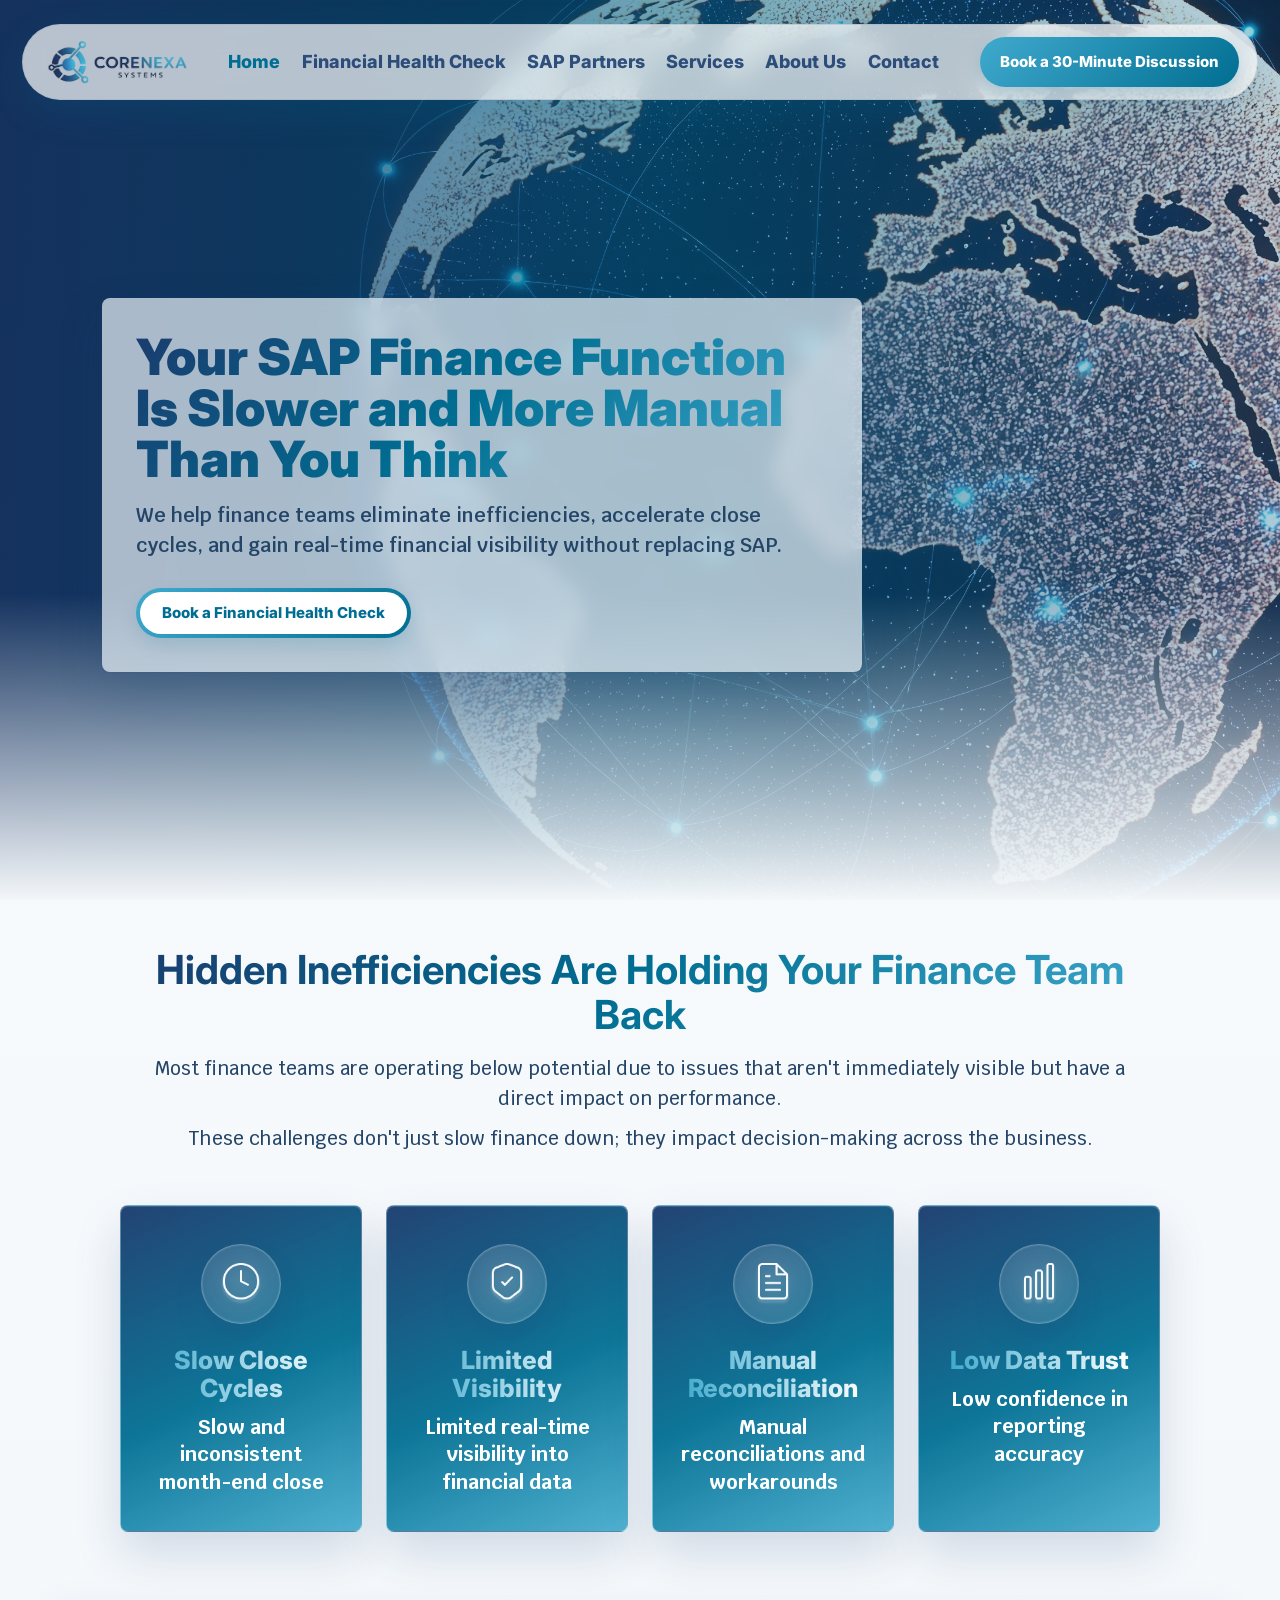
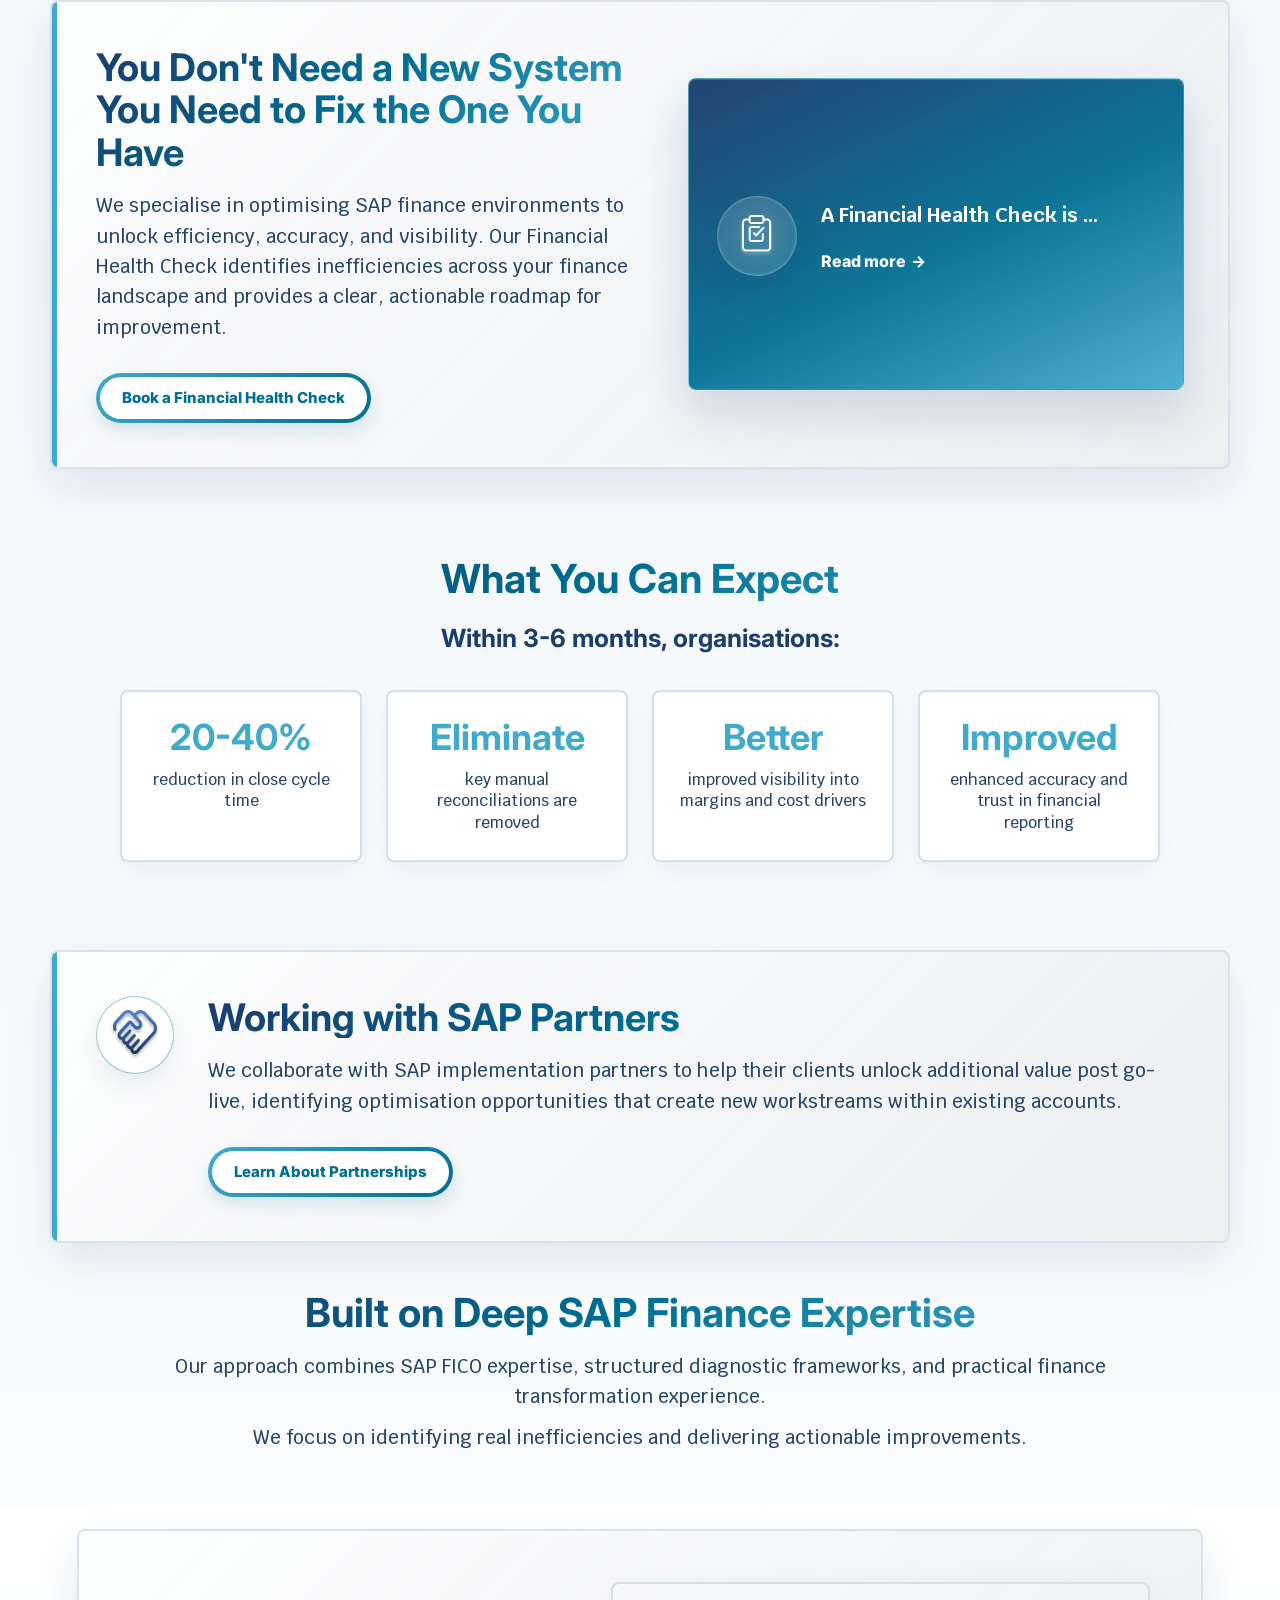
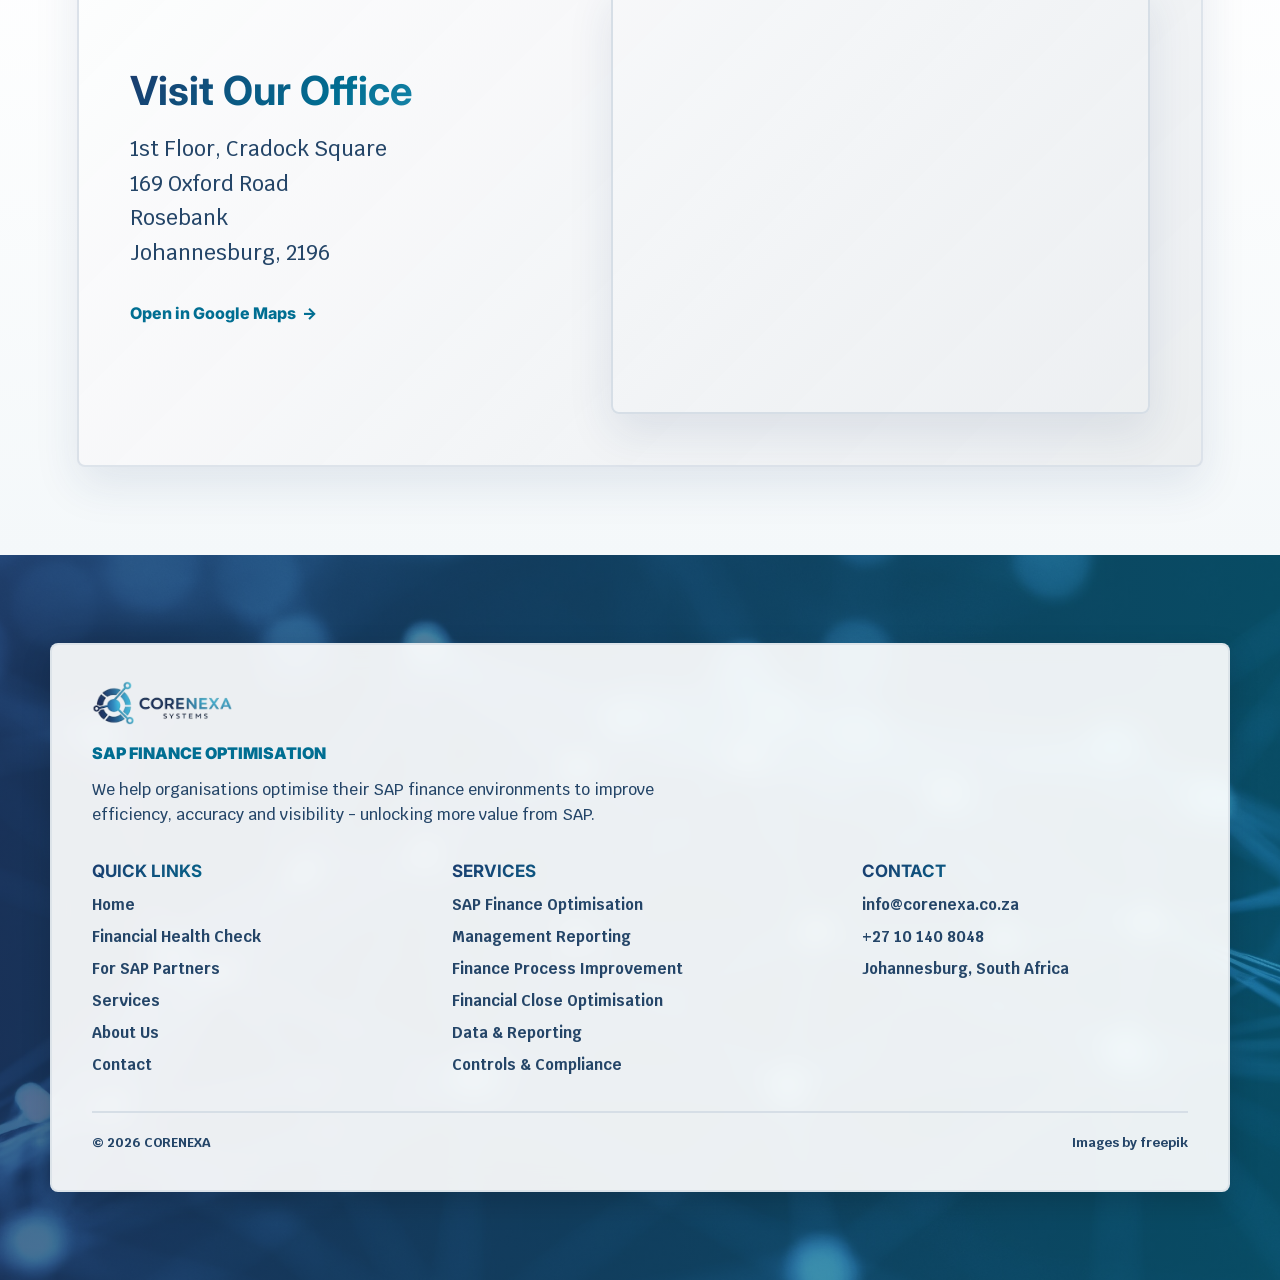
==== commit c60bbf1c: "Improve HTML, CSS, and JavaScript code quality while maintaining design aesthetic" ====
--- a/index.html
+++ b/index.html
@@ -54,7 +54,7 @@
       <div class="cards">
         <article class="card">
           <div class="icon">
-            <img src="img/clock-icon.png" alt="Clock icon" />
+            <img src="img/clock-icon.png" alt="Clock icon representing slow close cycles" />
           </div>
           <h3>Slow Close Cycles</h3>
           <p>Slow and inconsistent month-end close</p>
@@ -62,7 +62,7 @@
 
         <article class="card">
           <div class="icon">
-            <img src="img/secure-icon.png" alt="Shield icon" />
+            <img src="img/secure-icon.png" alt="Shield icon representing limited visibility" />
           </div>
           <h3>Limited Visibility</h3>
           <p>Limited real-time visibility into financial data</p>
@@ -70,7 +70,7 @@
 
         <article class="card">
           <div class="icon">
-            <img src="img/file-icon.png" alt="File icon" />
+            <img src="img/file-icon.png" alt="File icon representing manual reconciliation" />
           </div>
           <h3>Manual Reconciliation</h3>
           <p>Manual reconciliations and workarounds</p>
@@ -78,7 +78,7 @@
 
         <article class="card">
           <div class="icon">
-            <img src="img/graph-icon.png" alt="Chart icon" />
+            <img src="img/graph-icon.png" alt="Chart icon representing low data trust" />
           </div>
           <h3>Low Data Trust</h3>
           <p>Low confidence in reporting accuracy</p>
@@ -184,11 +184,11 @@
   </section>
 
   <footer class="site-footer">
-    <img class="footer-bg" src="img/abstract-technology-network (1).jpg" alt="" aria-hidden="true">
+    <img class="footer-bg" src="img/abstract-technology-network (1).jpg" alt="" aria-hidden="true" />
     <div class="footer-inner about-footer-inner">
       <div class="footer-brand-block">
         <a href="index.html" aria-label="Corenexa Systems home">
-          <img class="footer-logo" src="img/corenexa-logo.png" alt="Corenexa Systems logo">
+          <img class="footer-logo" src="img/corenexa-logo.png" alt="Corenexa Systems logo" />
         </a>
         <p class="footer-tagline">SAP FINANCE OPTIMISATION</p>
         <p>We help organisations optimise their SAP finance environments to improve efficiency, accuracy and visibility
@@ -239,4 +239,4 @@
   <script src="script.js" defer></script>
 </body>
 
-</html>
+</html>
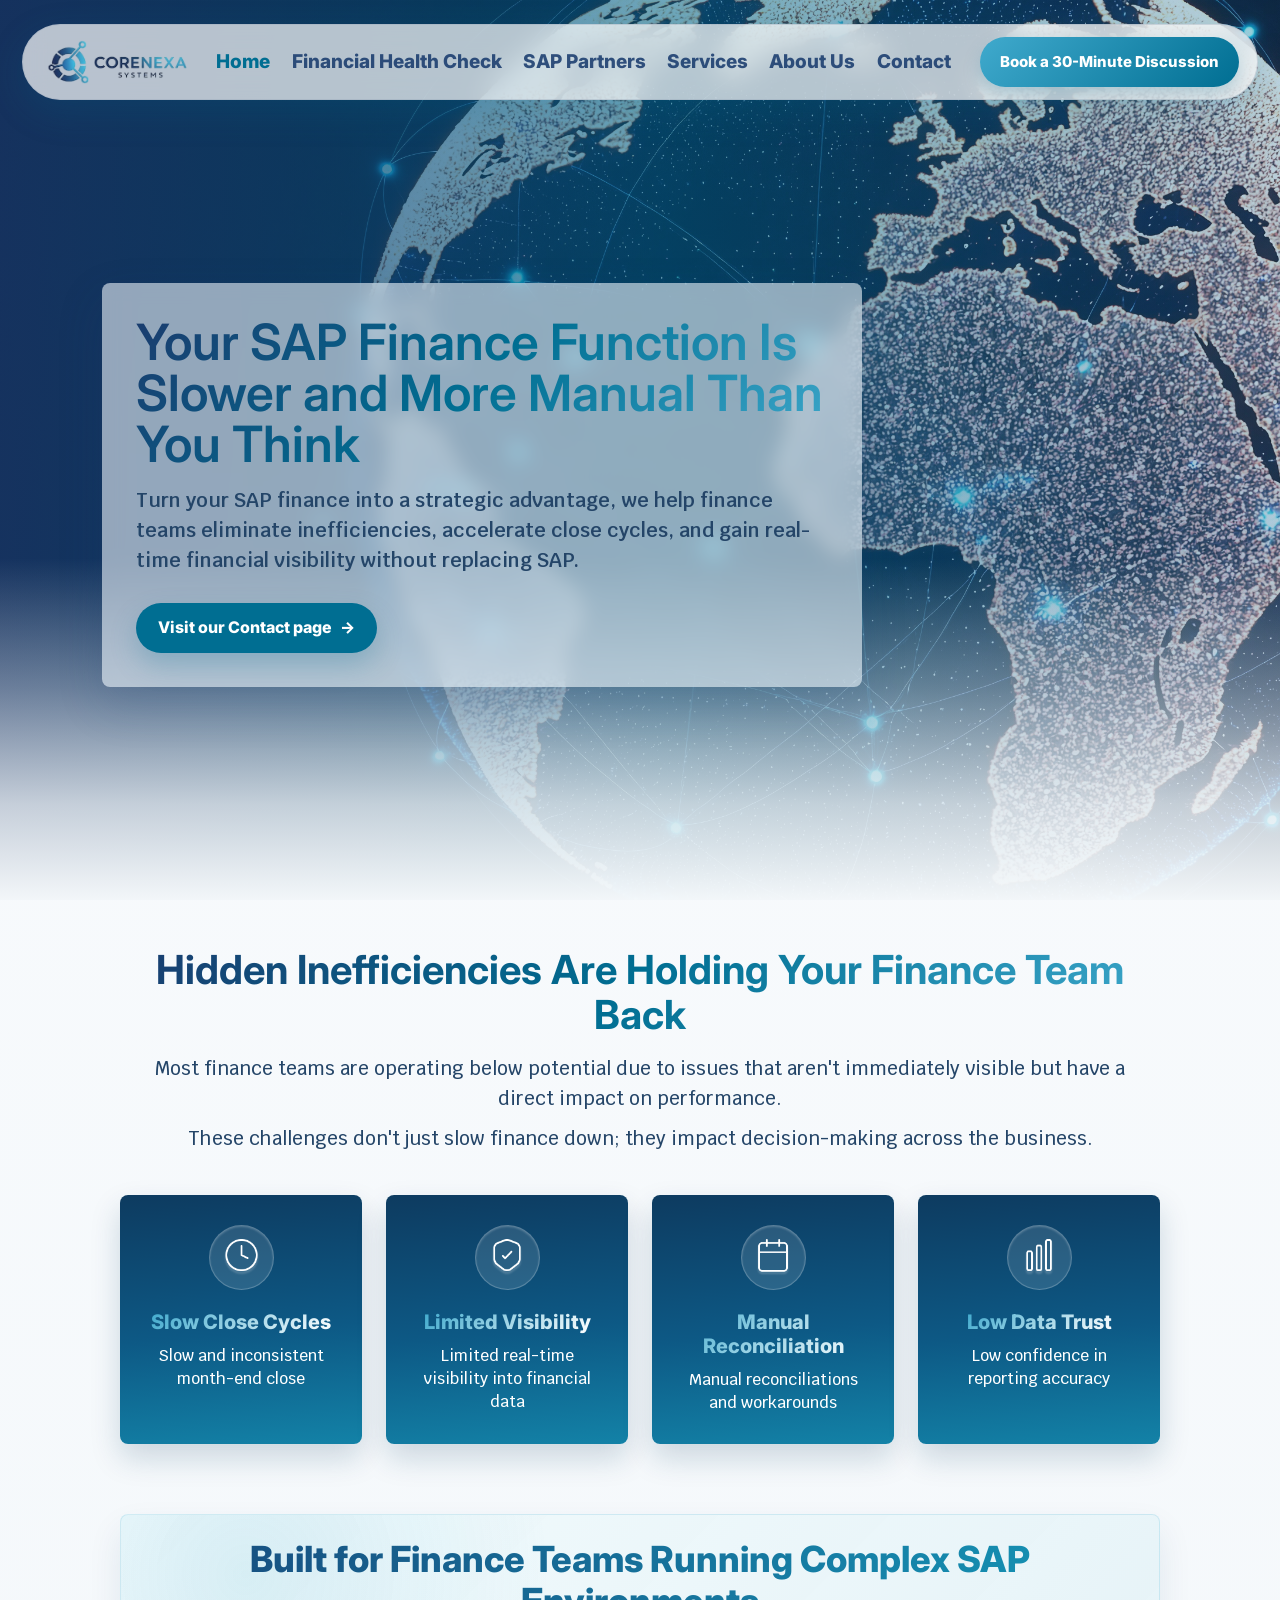
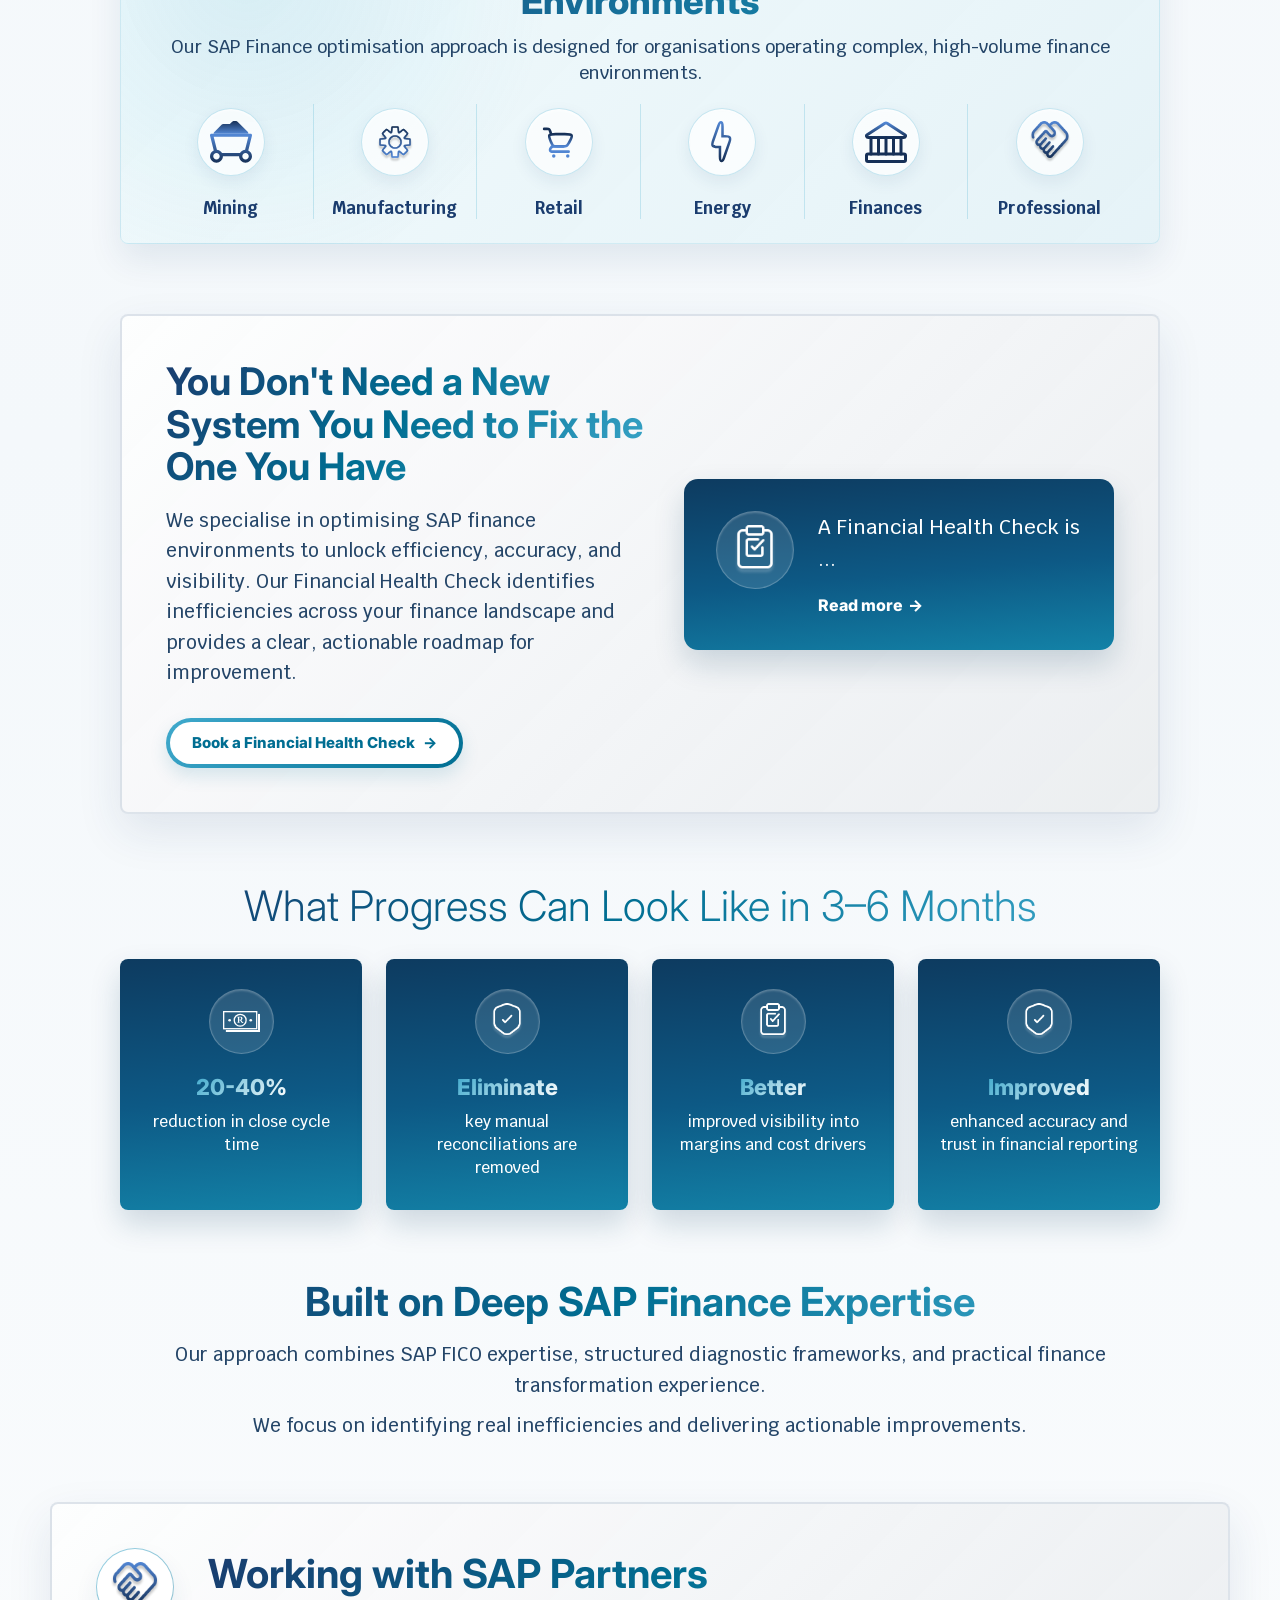
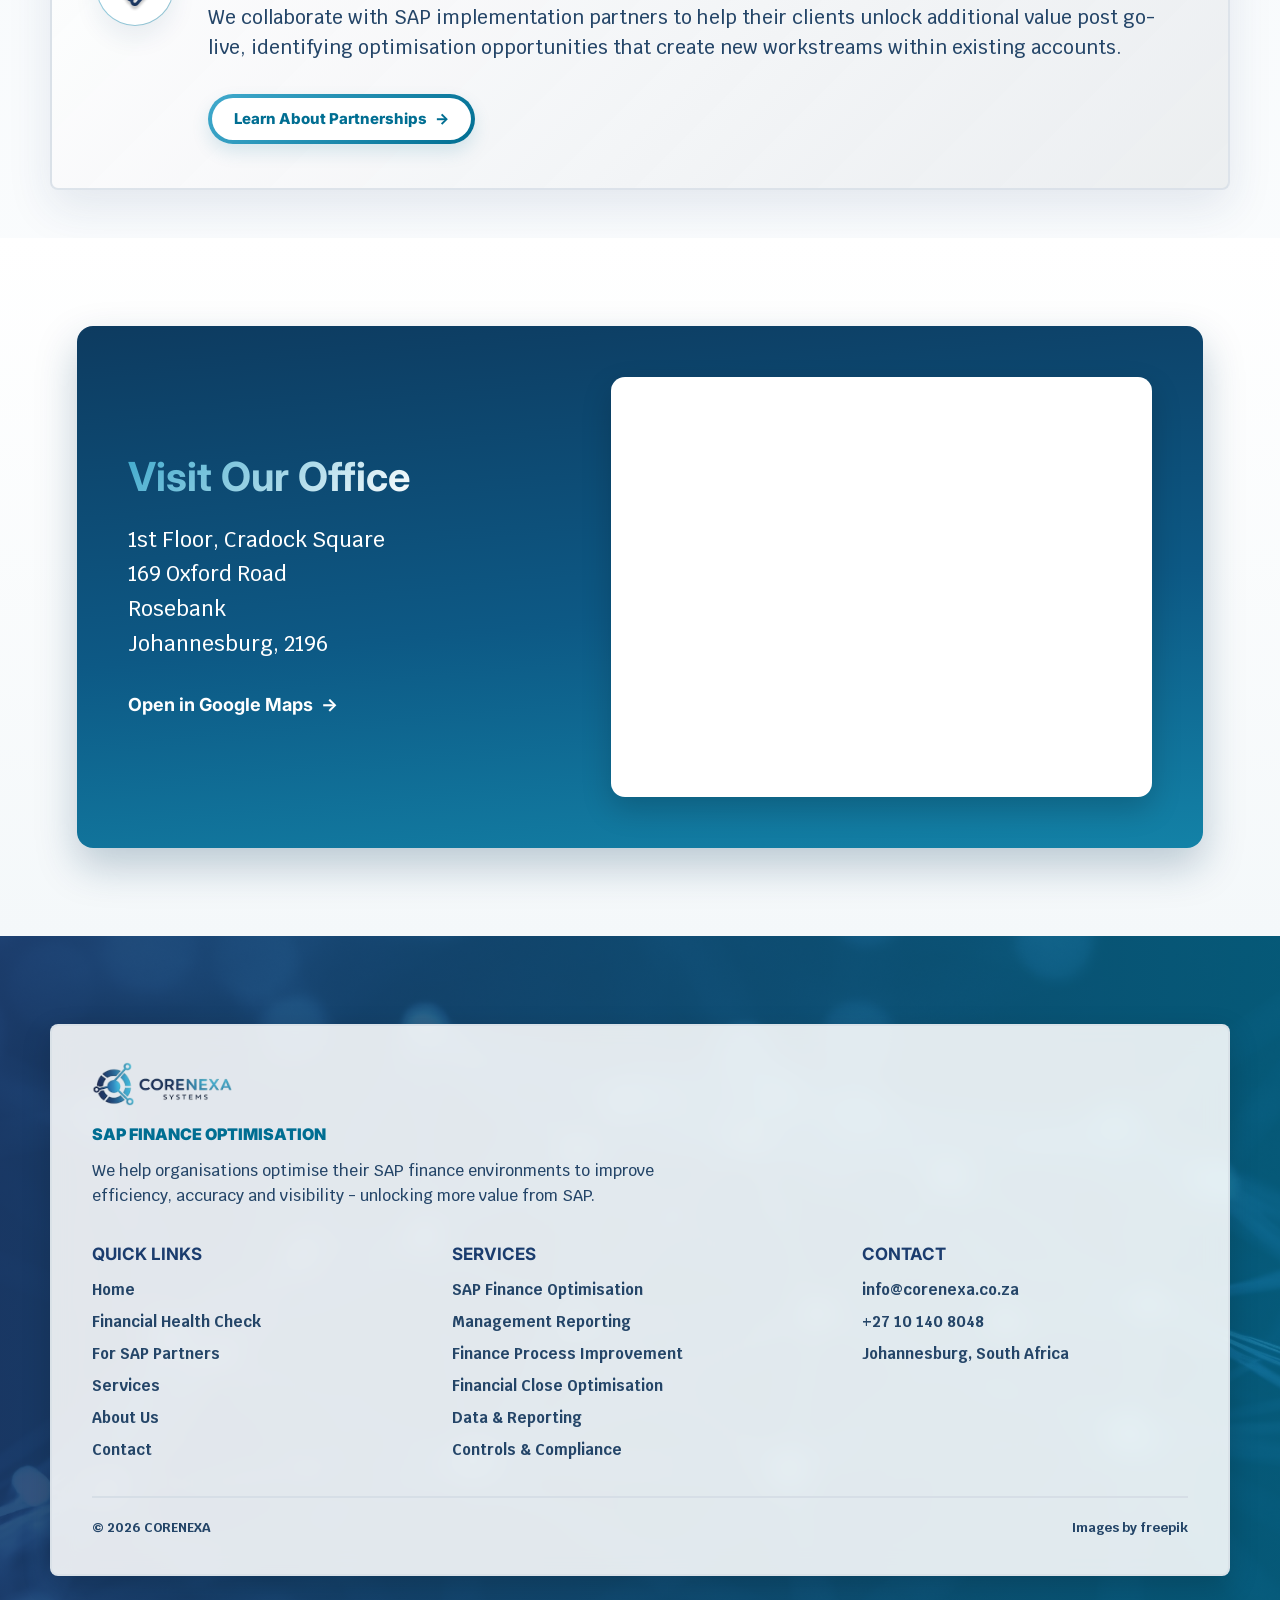
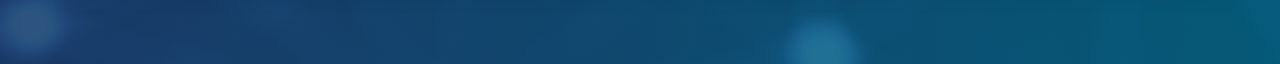
==== commit b0439573: "Add files via upload" ====
--- a/index.html
+++ b/index.html
@@ -1,200 +1,225 @@
-<!DOCTYPE html>
+﻿<!DOCTYPE html>
 <html lang="en">
-
 <head>
-  <meta charset="UTF-8" />
-  <meta name="viewport" content="width=device-width, initial-scale=1.0" />
-  <meta name="description"
-    content="Corenexa Systems helps organisations optimise SAP finance environments to improve efficiency, accuracy, visibility, and close-cycle performance." />
+  <meta charset="utf-8"/>
+  <meta content="width=device-width, initial-scale=1.0" name="viewport"/>
+  <meta content="Corenexa Systems helps organisations optimise SAP finance environments to improve efficiency, accuracy, visibility, and close-cycle performance." name="description"/>
   <title>Corenexa Systems | SAP Finance Optimisation</title>
-  <link rel="preconnect" href="https://fonts.googleapis.com" />
-  <link rel="preconnect" href="https://fonts.gstatic.com" crossorigin />
-  <link href="https://fonts.googleapis.com/css2?family=Inter:wght@700;800&family=Krub:wght@400;500;600;700&display=swap"
-    rel="stylesheet" />
-  <link rel="stylesheet" href="styles.css" />
+  <link href="https://fonts.googleapis.com" rel="preconnect"/>
+  <link crossorigin="" href="https://fonts.gstatic.com" rel="preconnect"/>
+  <link href="https://fonts.googleapis.com/css2?family=Inter:wght@700;800&amp;family=Krub:wght@400;500;600;700&amp;display=swap" rel="stylesheet"/>
+  <link href="styles.css" rel="stylesheet"/>
 </head>
-
 <body class="home-page">
   <header class="site-header">
-    <nav class="navbar" aria-label="Main navigation">
-      <a href="index.html" class="brand" aria-label="Corenexa Systems home">
-        <img class="brand-logo" src="img/corenexa-logo.png" alt="Corenexa Systems logo" />
+    <nav aria-label="Main navigation" class="navbar">
+      <a aria-label="Corenexa Systems home" class="brand" href="index.html">
+        <img alt="Corenexa Systems logo" class="brand-logo" src="img/corenexa-logo.png"/>
       </a>
-
       <div class="nav-links">
-        <a href="index.html" aria-current="page">Home</a>
+        <a aria-current="page" href="index.html">Home</a>
         <a href="financial health check.html">Financial Health Check</a>
         <a href="sap partners.html">SAP Partners</a>
         <a href="services.html">Services</a>
         <a href="about.html">About Us</a>
         <a href="contact.html">Contact</a>
       </div>
-
-      <a href="contact.html" class="nav-cta">Book a 30-Minute Discussion</a>
+      <a class="nav-cta" href="contact.html">Book a 30-Minute Discussion</a>
     </nav>
   </header>
 
   <section class="landing">
-    <img class="landing-bg" src="img/global-network-digital-world-connection (1).jpg" alt="Global network background" />
+    <img alt="Global network background" class="landing-bg" src="img/global-network-digital-world-connection (1).jpg"/>
     <div class="landing-content">
       <h1>Your SAP Finance Function Is Slower and More Manual Than You Think</h1>
-      <p>We help finance teams eliminate inefficiencies, accelerate close cycles, and gain real-time financial
-        visibility without replacing SAP.</p>
-      <a href="financial health check.html" class="landing-button">Book a Financial Health Check</a>
+      <p>Turn your SAP finance into a strategic advantage, we help finance teams eliminate inefficiencies, accelerate close cycles, and gain real-time financial visibility without replacing SAP.</p>
+      <a class="hero-contact-cta" href="contact.html">Visit our Contact page <span aria-hidden="true">→</span></a>
     </div>
   </section>
 
   <main class="container">
     <section class="hero">
       <h1>Hidden Inefficiencies Are Holding Your Finance Team Back</h1>
-      <p>Most finance teams are operating below potential due to issues that aren't immediately visible but have a
-        direct impact on performance.</p>
+      <p>Most finance teams are operating below potential due to issues that aren't immediately visible but have a direct impact on performance.</p>
       <p>These challenges don't just slow finance down; they impact decision-making across the business.</p>
-
-      <div class="cards">
-        <article class="card">
-          <div class="icon">
-            <img src="img/clock-icon.png" alt="Clock icon representing slow close cycles" />
+      
+      <div class="cards problem-cards">
+        <article class="card">
+          <div class="icon">
+            <img alt="Clock icon" src="img/clock-icon.png"/>
           </div>
           <h3>Slow Close Cycles</h3>
           <p>Slow and inconsistent month-end close</p>
         </article>
-
-        <article class="card">
-          <div class="icon">
-            <img src="img/secure-icon.png" alt="Shield icon representing limited visibility" />
+        <article class="card">
+          <div class="icon">
+            <img alt="Shield icon" src="img/secure-icon.png"/>
           </div>
           <h3>Limited Visibility</h3>
           <p>Limited real-time visibility into financial data</p>
         </article>
-
-        <article class="card">
-          <div class="icon">
-            <img src="img/file-icon.png" alt="File icon representing manual reconciliation" />
+        <article class="card">
+          <div class="icon">
+            <img alt="Calender icon" src="img/calender-icon.png"/>
           </div>
           <h3>Manual Reconciliation</h3>
           <p>Manual reconciliations and workarounds</p>
         </article>
-
-        <article class="card">
-          <div class="icon">
-            <img src="img/graph-icon.png" alt="Chart icon representing low data trust" />
+        <article class="card">
+          <div class="icon">
+            <img alt="Chart icon" src="img/graph-icon.png"/>
           </div>
           <h3>Low Data Trust</h3>
           <p>Low confidence in reporting accuracy</p>
         </article>
       </div>
+
+      <section aria-label="Industries supported" class="home-industry-diagram">
+        <div class="home-industry-diagram-heading">
+          <h2>Built for Finance Teams Running Complex SAP Environments</h2>
+          <p>Our SAP Finance optimisation approach is designed for organisations operating complex, high-volume finance environments.</p>
+        </div>
+        <div class="home-industry-diagram-grid">
+          <div class="home-industry-diagram-item">
+            <div class="home-industry-icon">
+              <img alt="Mining icon" src="img/coal-icon.svg"/>
+            </div>
+            <span>Mining</span>
+          </div>
+          <div class="home-industry-diagram-item">
+            <div class="home-industry-icon">
+              <img alt="Manufacturing icon" src="img/gear-icon.png"/>
+            </div>
+            <span>Manufacturing</span>
+          </div>
+          <div class="home-industry-diagram-item">
+            <div class="home-industry-icon">
+              <img alt="Retail icon" src="img/cart-icon.svg"/>
+            </div>
+            <span>Retail</span>
+          </div>
+          <div class="home-industry-diagram-item">
+            <div class="home-industry-icon">
+              <img alt="Energy icon" src="img/lightning-icon.svg"/>
+            </div>
+            <span>Energy</span>
+          </div>
+          <div class="home-industry-diagram-item">
+            <div class="home-industry-icon">
+              <img alt="Financial Services icon" src="img/finance-icon.svg"/>
+            </div>
+            <span>Finances</span>
+          </div>
+          <div class="home-industry-diagram-item">
+            <div class="home-industry-icon">
+              <img alt="Professional Services icon" src="img/handshake-icon.png"/>
+            </div>
+            <span> Professional</span>
+          </div>
+        </div>
+      </section>
+
+      <section class="diagnostic">
+        <div class="diagnostic-copy">
+          <h2>You Don't Need a New System You Need to Fix the One You Have</h2>
+          <p>We specialise in optimising SAP finance environments to unlock efficiency, accuracy, and visibility. Our Financial Health Check identifies inefficiencies across your finance landscape and provides a clear, actionable roadmap for improvement.</p>
+          <a class="button" href="financial health check.html">Book a Financial Health Check <span aria-hidden="true">→</span></a>
+        </div>
+        <aside class="diagnostic-card">
+          <div class="large-icon">
+            <img alt="Clipboard icon" src="img/clipboard-icon.png"/>
+          </div>
+          <div>
+            <p>A Financial Health Check is ...</p>
+            <a class="arrow-link" href="financial health check.html">Read more <span aria-hidden="true">→</span></a>
+          </div>
+        </aside>
+      </section>
+
+      <section class="outcome-section">
+        <h1>What Progress Can Look Like in 3–6 Months</h1>
+        <div class="outcome-cards">
+          <article class="card">
+            <div class="icon">
+              <img alt="Finance outcome icon" src="img/money-icon.svg"/>
+            </div>
+            <h3>20-40%</h3>
+            <p>reduction in close cycle time</p>
+          </article>
+          <article class="card">
+            <div class="icon">
+              <img alt="Reconciliation icon" src="img/secure-icon.png"/>
+            </div>
+            <h3>Eliminate</h3>
+            <p>key manual reconciliations are removed</p>
+          </article>
+          <article class="card">
+            <div class="icon">
+              <img alt="Visibility icon" src="img/clipboard-icon.png"/>
+            </div>
+            <h3>Better</h3>
+            <p>improved visibility into margins and cost drivers</p>
+          </article>
+          <article class="card">
+            <div class="icon">
+              <img alt="Reporting accuracy icon" src="img/secure-icon.png"/>
+            </div>
+            <h3>Improved</h3>
+            <p>enhanced accuracy and trust in financial reporting</p>
+          </article>
+        </div>
+      </section>
+
+      <section class="expertise">
+        <h2>Built on Deep SAP Finance Expertise</h2>
+        <p>Our approach combines SAP FICO expertise, structured diagnostic frameworks, and practical finance transformation experience.</p>
+        <p>We focus on identifying real inefficiencies and delivering actionable improvements.</p>
+      </section>
     </section>
 
-    <section class="diagnostic">
-      <div class="diagnostic-copy">
-        <h2>You Don't Need a New System You Need to Fix the One You Have</h2>
-        <p>We specialise in optimising SAP finance environments to unlock efficiency, accuracy, and visibility. Our
-          Financial Health Check identifies inefficiencies across your finance landscape and provides a clear,
-          actionable roadmap for improvement.</p>
-        <a href="financial health check.html" class="button">Book a Financial Health Check</a>
-      </div>
-
-      <aside class="diagnostic-card">
+      <section class="partner">
         <div class="large-icon">
-          <img src="img/clipboard-icon.png" alt="Clipboard icon" />
-        </div>
-        <div>
-          <p>A Financial Health Check is ...</p>
-          <a href="financial health check.html" class="arrow-link">Read more <span aria-hidden="true">&rarr;</span></a>
-        </div>
-      </aside>
-    </section>
-
-    <section class="expectations">
-      <h2>What You Can Expect</h2>
-      <p>Within 3-6 months, organisations:</p>
-
-      <div class="metrics">
-        <div class="metric">
-          <strong>20-40%</strong>
-          <p>reduction in close cycle time</p>
-        </div>
-
-        <div class="metric">
-          <strong>Eliminate</strong>
-          <p>key manual reconciliations are removed</p>
-        </div>
-
-        <div class="metric">
-          <strong>Better</strong>
-          <p>improved visibility into margins and cost drivers</p>
-        </div>
-
-        <div class="metric">
-          <strong>Improved</strong>
-          <p>enhanced accuracy and trust in financial reporting</p>
-        </div>
-      </div>
-    </section>
-
-    <section class="partner">
-      <div class="large-icon">
-        <img src="img/handshake-icon.png" alt="Handshake icon" />
-      </div>
-      <div>
-        <h2>Working with SAP Partners</h2>
-        <p>We collaborate with SAP implementation partners to help their clients unlock additional value post go-live,
-          identifying optimisation opportunities that create new workstreams within existing accounts.</p>
-        <a href="sap partners.html" class="button">Learn About Partnerships</a>
-      </div>
-    </section>
-
-    <section class="expertise">
-      <h2>Built on Deep SAP Finance Expertise</h2>
-      <p>Our approach combines SAP FICO expertise, structured diagnostic frameworks, and practical finance
-        transformation experience.</p>
-      <p>We focus on identifying real inefficiencies and delivering actionable improvements.</p>
-    </section>
+          <img alt="Handshake icon" src="img/handshake-icon.png"/>
+        </div>
+        <div>
+          <h2>Working with SAP Partners</h2>
+          <p>We collaborate with SAP implementation partners to help their clients unlock additional value post go-live, identifying optimisation opportunities that create new workstreams within existing accounts.</p>
+          <a class="button" href="sap partners.html">Learn About Partnerships <span aria-hidden="true">→</span></a>
+        </div>
+      </section>
 
   </main>
 
   <section class="location-section">
     <div class="location-card">
-
       <div class="location-info">
         <h2>Visit Our Office</h2>
-
         <p>
-          1st Floor, Cradock Square<br>
-          169 Oxford Road<br>
-          Rosebank<br>
+          1st Floor, Cradock Square<br/>
+          169 Oxford Road<br/>
+          Rosebank<br/>
           Johannesburg, 2196
         </p>
-
-        <a href="https://maps.google.com/?q=1st+Floor+Cradock+Square+169+Oxford+Road+Rosebank+Johannesburg+2196"
-          target="_blank" rel="noopener noreferrer" class="arrow-link">
-          Open in Google Maps <span aria-hidden="true">&rarr;</span>
+        <a class="arrow-link" href="https://maps.google.com/?q=1st+Floor+Cradock+Square+169+Oxford+Road+Rosebank+Johannesburg+2196" rel="noopener noreferrer" target="_blank">
+          Open in Google Maps <span aria-hidden="true">→</span>
         </a>
       </div>
-
       <div class="map-wrapper">
-        <iframe title="Map to Corenexa Systems office"
-          src="https://maps.google.com/maps?q=1st%20Floor%20Cradock%20Square%20169%20Oxford%20Road%20Rosebank%20Johannesburg%202196&t=&z=15&ie=UTF8&iwloc=&output=embed"
-          allowfullscreen="" loading="lazy">
-        </iframe>
-      </div>
-
+        <iframe allowfullscreen="" loading="lazy" src="https://maps.google.com/maps?q=1st%20Floor%20Cradock%20Square%20169%20Oxford%20Road%20Rosebank%20Johannesburg%202196&amp;t=&amp;z=15&amp;ie=UTF8&amp;iwloc=&amp;output=embed" title="Map to Corenexa Systems office"></iframe>
+      </div>
     </div>
   </section>
 
   <footer class="site-footer">
-    <img class="footer-bg" src="img/abstract-technology-network (1).jpg" alt="" aria-hidden="true" />
+    <img alt="" aria-hidden="true" class="footer-bg" src="img/abstract-technology-network (1).jpg"/>
     <div class="footer-inner about-footer-inner">
       <div class="footer-brand-block">
-        <a href="index.html" aria-label="Corenexa Systems home">
-          <img class="footer-logo" src="img/corenexa-logo.png" alt="Corenexa Systems logo" />
+        <a aria-label="Corenexa Systems home" href="index.html">
+          <img alt="Corenexa Systems logo" class="footer-logo" src="img/corenexa-logo.png"/>
         </a>
         <p class="footer-tagline">SAP FINANCE OPTIMISATION</p>
-        <p>We help organisations optimise their SAP finance environments to improve efficiency, accuracy and visibility
-          - unlocking more value from SAP.</p>
-      </div>
-
+        <p>We help organisations optimise their SAP finance environments to improve efficiency, accuracy and visibility - unlocking more value from SAP.</p>
+      </div>
       <div class="about-footer-grid">
         <div>
           <h3>Quick Links</h3>
@@ -207,7 +232,6 @@
             <li><a href="contact.html">Contact</a></li>
           </ul>
         </div>
-
         <div>
           <h3>Services</h3>
           <ul>
@@ -219,7 +243,6 @@
             <li>Controls &amp; Compliance</li>
           </ul>
         </div>
-
         <div>
           <h3>Contact</h3>
           <ul>
@@ -229,14 +252,13 @@
           </ul>
         </div>
       </div>
-
       <div class="footer-bottom">
-        <span>&copy; 2026 CORENEXA</span>
+        <span>© 2026 CORENEXA</span>
         <span>Images by freepik</span>
       </div>
     </div>
   </footer>
-  <script src="script.js" defer></script>
+
+  <script defer="" src="script.js"></script>
 </body>
-
 </html>
--- a/styles.css
+++ b/styles.css
@@ -1,4 +1,4 @@
-:root {
+﻿:root {
   --primary-blue: #1a3c6e;
   --deep-blue: #006e92;
   --accent-blue: #40aacd;
@@ -29,10 +29,9 @@
   padding: 0;
 }
 
-html {
-  scroll-behavior: smooth;
-  scroll-padding-top: 112px;
-}
+html {
+  scroll-behavior: smooth;
+}
 
 body {
   min-width: 320px;
@@ -74,17 +73,12 @@
   transition: color 0.25s ease, opacity 0.25s ease, transform 0.25s ease, box-shadow 0.25s ease, background 0.25s ease;
 }
 
-button,
-input,
-select,
-textarea {
-  font: inherit;
-}
-
-:focus-visible {
-  outline: 3px solid rgba(64, 170, 205, 0.55);
-  outline-offset: 4px;
-}
+button,
+input,
+select,
+textarea {
+  font: inherit;
+}
 
 h1,
 h2,
@@ -122,58 +116,58 @@
   padding: var(--section-space) 0;
 }
 
-.site-header {
-  position: absolute;
-  top: 24px;
-  left: 0;
-  z-index: 1000;
-  width: 100%;
-  display: flex;
-  justify-content: center;
-  padding-inline: 22px;
-  isolation: isolate;
-  transition: top 0.28s ease;
-}
-
-.site-header::before {
-  content: "";
-  position: fixed;
-  top: 0;
-  left: 0;
-  right: 0;
-  z-index: -1;
-  height: 126px;
-  pointer-events: none;
-  opacity: 0;
-  background:
-    linear-gradient(180deg, rgba(249, 251, 253, 0.96) 0%, rgba(244, 248, 251, 0.82) 58%, rgba(244, 248, 251, 0) 100%);
-  backdrop-filter: blur(18px);
-  -webkit-backdrop-filter: blur(18px);
-  mask-image: linear-gradient(180deg, #000 0%, #000 68%, transparent 100%);
-  -webkit-mask-image: linear-gradient(180deg, #000 0%, #000 68%, transparent 100%);
-  transition: opacity 0.28s ease;
-}
-
-.site-header.is-scrolled {
-  position: fixed;
-  top: 14px;
-}
-
-.site-header.is-scrolled::before,
-.nav-open .site-header::before {
-  opacity: 1;
-}
-
-.navbar {
-  position: relative;
-  width: min(100%, 1400px);
+.site-header {
+  position: absolute;
+  top: 24px;
+  left: 0;
+  z-index: 1000;
+  width: 100%;
+  display: flex;
+  justify-content: center;
+  padding-inline: 22px;
+  isolation: isolate;
+  transition: top 0.28s ease;
+}
+
+.site-header::before {
+  content: "";
+  position: fixed;
+  top: 0;
+  left: 0;
+  right: 0;
+  z-index: -1;
+  height: 126px;
+  pointer-events: none;
+  opacity: 0;
+  background:
+    linear-gradient(180deg, rgba(249, 251, 253, 0.96) 0%, rgba(244, 248, 251, 0.82) 58%, rgba(244, 248, 251, 0) 100%);
+  backdrop-filter: blur(18px);
+  -webkit-backdrop-filter: blur(18px);
+  mask-image: linear-gradient(180deg, #000 0%, #000 68%, transparent 100%);
+  -webkit-mask-image: linear-gradient(180deg, #000 0%, #000 68%, transparent 100%);
+  transition: opacity 0.28s ease;
+}
+
+.site-header.is-scrolled {
+  position: fixed;
+  top: 14px;
+}
+
+.site-header.is-scrolled::before,
+.nav-open .site-header::before {
+  opacity: 1;
+}
+
+.navbar {
+  position: relative;
+  width: min(100%, 1400px);
   min-height: 76px;
   display: flex;
   align-items: center;
   justify-content: space-between;
   gap: 18px;
   padding: 12px 18px 12px 24px;
-  border: 1px solid rgba(148, 163, 184, 0.36);
+  border: 1px solid rgba(148, 163, 184, 0.36);
   border-radius: 999px;
   background: rgba(255, 255, 255, 0.70);
   box-shadow: 0 12px 36px rgba(0, 110, 146, 0.17);
@@ -181,11 +175,11 @@
   -webkit-backdrop-filter: blur(14px);
 }
 
-.site-header.is-scrolled .navbar {
-  background: rgba(255, 255, 255, 0.98);
-  border-color: rgba(148, 163, 184, 0.42);
-  box-shadow: 0 14px 38px rgba(0, 110, 146, 0.2);
-}
+.site-header.is-scrolled .navbar {
+  background: rgba(255, 255, 255, 0.98);
+  border-color: rgba(148, 163, 184, 0.42);
+  box-shadow: 0 14px 38px rgba(0, 110, 146, 0.2);
+}
 
 .brand {
   flex: 0 0 auto;
@@ -209,7 +203,7 @@
   position: relative;
   padding: 8px 2px;
   color: var(--ink);
-  font-size: 18px;
+  font-size: 19px;
   font-weight: 800;
   line-height: 1.2;
   white-space: nowrap;
@@ -424,41 +418,14 @@
   padding: 11px;
 }
 
-.large-icon img,
-.icon img,
-.service-icon img,
-.about-card-icon img {
-  width: 100%;
-  height: 100%;
-  object-fit: contain;
-}
-
-.financial-page .card .icon,
-.sap-partners-page .sap-challenge-card .icon,
-.services-page .service-card .service-icon,
-.about-page .about-feature-card .about-card-icon,
-.about-page .about-expertise-card .about-card-icon {
-  width: 80px;
-  height: 80px;
-  margin: 0 auto 22px;
-  padding: 18px;
-  border: 1px solid rgba(255, 255, 255, 0.22);
-  background:
-    radial-gradient(circle at 50% 46%, rgba(255, 255, 255, 0.14), rgba(255, 255, 255, 0.04) 64%),
-    rgba(255, 255, 255, 0.1);
-  box-shadow:
-    0 18px 28px rgba(26, 60, 110, 0.16),
-    inset 0 0 0 1px rgba(255, 255, 255, 0.08);
-}
-
-.financial-page .card .icon img,
-.sap-partners-page .sap-challenge-card .icon img,
-.services-page .service-card .service-icon img,
-.about-page .about-feature-card .about-card-icon img,
-.about-page .about-expertise-card .about-card-icon img {
-  filter: brightness(0) invert(1);
-  opacity: 0.96;
-}
+.large-icon img,
+.icon img,
+.service-icon img,
+.about-card-icon img {
+  width: 100%;
+  height: 100%;
+  object-fit: contain;
+}
 
 .reveal-on-scroll {
   opacity: 0;
@@ -560,28 +527,28 @@
   font-size: 18px;
 }
 
-.check-list li::before,
-.investment-list li::before,
-.sap-value-list li::before,
-.sap-check-list li::before,
-.services-check-list li::before,
-.about-check-list li::before {
-  content: "\2713";
+.check-list li::before,
+.investment-list li::before,
+.sap-value-list li::before,
+.sap-check-list li::before,
+.services-check-list li::before,
+.about-check-list li::before {
+  content: "\2713";
   position: absolute;
   left: 0;
   top: 2px;
   width: 23px;
   height: 23px;
-  display: inline-flex;
-  align-items: center;
-  justify-content: center;
-  border-radius: 50%;
-  background: linear-gradient(135deg, #1a3c6e 0%, #40aacd 100%);
-  color: var(--white);
-  font-size: 14px;
-  font-weight: 800;
-  line-height: 1;
-}
+  display: inline-flex;
+  align-items: center;
+  justify-content: center;
+  border-radius: 50%;
+  background: var(--accent-blue);
+  color: var(--white);
+  font-size: 14px;
+  font-weight: 800;
+  line-height: 1;
+}
 
 .home-page .landing {
   position: relative;
@@ -621,7 +588,7 @@
   flex: 0 1 760px;
   padding: 34px;
   border-radius: var(--panel-radius);
-  background: rgba(236, 244, 250, 0.7);
+  background: rgba(236, 244, 250, 0.6);
   box-shadow: 0 18px 45px rgba(26, 60, 110, 0.18);
   backdrop-filter: blur(10px);
   -webkit-backdrop-filter: blur(10px);
@@ -642,7 +609,7 @@
   margin-bottom: 16px;
   color: var(--ink);
   font-size: 50px;
-  font-weight: 900;
+  font-weight: 600;
   line-height: 1.02;
   overflow-wrap: anywhere;
 }
@@ -715,104 +682,168 @@
   display: grid;
   grid-template-columns: repeat(4, minmax(0, 1fr));
   gap: var(--grid-gap);
-}
-
-.home-page .card {
-  position: relative;
-  min-height: 312px;
-  display: flex;
-  flex-direction: column;
-  align-items: center;
-  justify-content: flex-start;
-  overflow: hidden;
-  margin-top: 40px;
-  margin-bottom: -20px;
-  padding: 38px 28px 34px;
-  border: 1px solid rgba(255, 255, 255, 0.28);
-  border-radius: var(--card-radius);
-  background:
-    linear-gradient(155deg, rgba(26, 60, 110, 0.96) 0%, rgba(0, 110, 146, 0.95) 54%, rgba(64, 170, 205, 0.92) 100%);
-  text-align: center;
-  box-shadow:
-    0 22px 48px rgba(26, 60, 110, 0.16),
-    inset 0 1px 0 rgba(255, 255, 255, 0.14);
-  transition: transform 0.25s ease, box-shadow 0.25s ease;
-}
-
-.home-page .card::before {
+  margin-bottom: 70px;
+}
+
+.home-page .cards .card,
+.home-page .metrics .card {
+  position: relative;
+  min-height: 270px;
+  display: flex;
+  flex-direction: column;
+  align-items: center;
+  justify-content: center;
+  overflow: hidden;
+  margin: 0;
+  padding: 36px 24px;
+  border-radius: 14px;
+  border: none;
+  background: linear-gradient(175deg, #0d3b60 0%, #0d5985 55%, #1382a7 100%);
+  text-align: center;
+  box-shadow: 0 14px 30px rgba(13, 59, 96, 0.18);
+  transition: transform 0.25s ease, box-shadow 0.25s ease;
+  margin-top: 30px;
+}
+
+.home-page .cards .card::before,
+.home-page .metrics .card::before {
   content: "";
   position: absolute;
   inset: 0 0 auto;
-  height: 4px;
-  background: var(--accent-blue);
-}
-
-.home-page .card::after {
-  content: "";
-  position: absolute;
-  inset: 0;
-  opacity: 0;
-  pointer-events: none;
-  background: radial-gradient(circle at var(--mouse-x, 50%) var(--mouse-y, 0%), rgba(255, 255, 255, 0.22), transparent 34%);
-  transition: opacity 0.25s ease;
-}
-
-.home-page .card:hover {
-  box-shadow:
-    0 30px 58px rgba(26, 60, 110, 0.22),
-    inset 0 1px 0 rgba(255, 255, 255, 0.18);
-  transform: translateY(-6px);
-}
-
-.home-page .card.is-lit::after {
+  height: 0;
+  background: transparent;
+}
+
+.home-page .cards .card::after,
+.home-page .metrics .card::after {
+  content: "";
+  position: absolute;
+  inset: 0;
+  opacity: 0;
+  pointer-events: none;
+  background: radial-gradient(circle at var(--mouse-x, 50%) var(--mouse-y, 0%), rgba(255, 255, 255, 0.15), transparent 40%);
+  transition: opacity 0.25s ease;
+}
+
+.home-page .cards .card:hover,
+.home-page .metrics .card:hover {
+  box-shadow: 0 20px 40px rgba(13, 59, 96, 0.28);
+  transform: translateY(-6px);
+}
+
+.home-page .cards .card.is-lit::after,
+.home-page .metrics .card.is-lit::after {
   opacity: 1;
 }
 
-.home-page .card>* {
-  position: relative;
-  z-index: 1;
-}
-
-.home-page .card .icon {
-  width: 80px;
-  height: 80px;
-  margin: 0 auto 22px;
-  padding: 18px;
-  border: 1px solid rgba(255, 255, 255, 0.22);
-  background:
-    radial-gradient(circle at 50% 46%, rgba(255, 255, 255, 0.14), rgba(255, 255, 255, 0.04) 64%),
-    rgba(255, 255, 255, 0.1);
-  box-shadow:
-    0 18px 28px rgba(26, 60, 110, 0.16),
-    inset 0 0 0 1px rgba(255, 255, 255, 0.08);
-}
-
-.home-page .card .icon img {
-  filter: brightness(0) invert(1);
-  opacity: 0.96;
-}
-
-.home-page .card h3 {
-  max-width: 230px;
-  margin: 0 auto 12px;
-  background: linear-gradient(90deg, #40aacd 0%, #ffffff 100%);
-  -webkit-background-clip: text;
-  background-clip: text;
-  -webkit-text-fill-color: transparent;
-  color: transparent;
-  font-size: 25px;
-  font-weight: 800;
-  line-height: 1.12;
-}
-
-.home-page .card p {
-  max-width: 230px;
-  margin: 0 auto;
-  color: var(--white);
-  font-size: 20px;
-  font-weight: 700;
-  line-height: 1.38;
-}
+.home-page .cards .card>*,
+.home-page .metrics .card>* {
+  position: relative;
+  z-index: 1;
+}
+
+.home-page .cards .card .icon,
+.home-page .metrics .card .icon {
+  width: 65px;
+  height: 65px;
+  margin: 0 auto 20px auto;
+  border-radius: 50%;
+  background: rgba(255, 255, 255, 0.12);
+  border: 1px solid rgba(255, 255, 255, 0.22);
+  display: flex;
+  align-items: center;
+  justify-content: center;
+  padding: 13px;
+  box-shadow: inset 0 1px 2px rgba(255, 255, 255, 0.2);
+}
+
+.home-page .cards .card .icon img,
+.home-page .cards .card .icon svg,
+.home-page .metrics .card .icon img,
+.home-page .metrics .card .icon svg {
+  width: 100%;
+  height: 100%;
+  object-fit: contain;
+  filter: brightness(0) invert(1);
+}
+
+.home-page .cards .card h3,
+.home-page .metrics .card h3 {
+  margin-bottom: 10px;
+  background: linear-gradient(135deg, #40aacd 0%, #ffffff 100%);
+  -webkit-background-clip: text;
+  background-clip: text;
+  -webkit-text-fill-color: transparent;
+  color: transparent;
+  font-size: 20px;
+  font-weight: 800;
+}
+
+.home-page .cards .card p,
+.home-page .metrics .card p {
+  color: #ffffff;
+  font-size: 16px;
+  line-height: 1.45;
+}
+
+.home-page .cards .card--gradient,
+.home-page .metrics .card--gradient {
+  border: none;
+  background: var(--gradient-blue);
+  box-shadow: var(--shadow-card);
+  color: var(--white);
+}
+
+.home-page .cards .card--gradient h3,
+.home-page .metrics .card--gradient h3 {
+  background: linear-gradient(135deg, #40aacd 0%, #ffffff 100%);
+  -webkit-background-clip: text;
+  background-clip: text;
+  -webkit-text-fill-color: transparent;
+  color: transparent;
+  font-weight: 800;
+  text-shadow: none;
+}
+
+.home-page .cards .card--gradient::before,
+.home-page .metrics .card--gradient::before {
+  background: rgba(255, 255, 255, 0.28);
+}
+
+.home-page .cards .card--gradient .icon,
+.home-page .metrics .card--gradient .icon {
+  background: rgba(255, 255, 255, 0.12);
+  border: 1px solid rgba(255, 255, 255, 0.22);
+}
+
+.home-page .cards .card--gradient .icon img,
+.home-page .metrics .card--gradient .icon img {
+  filter: brightness(0) invert(1);
+}
+
+.home-page .cards .card--gradient h3,
+.home-page .metrics .card--gradient h3,
+.home-page .cards .card--gradient p,
+.home-page .metrics .card--gradient p {
+  color: #f7fbff;
+}
+
+.home-page .cards .card--gradient h3,
+.home-page .metrics .card--gradient h3 {
+  color: #ffffff !important;
+  font-weight: 800;
+  text-shadow: 0 1px 2px rgba(0, 0, 0, 0.16);
+}
+
+.home-page .cards .card--gradient .gradient-heading {
+  display: inline-block;
+  background: linear-gradient(135deg, #40aacd 0%, #ffffff 100%);
+  -webkit-background-clip: text;
+  background-clip: text;
+  color: transparent !important;
+  -webkit-text-fill-color: transparent;
+  text-shadow: none;
+}
 
 .home-page .diagnostic,
 .home-page .partner,
@@ -831,7 +862,6 @@
   overflow: hidden;
 }
 
-.home-page .diagnostic::before,
 .home-page .partner::before {
   content: "";
   position: absolute;
@@ -848,10 +878,16 @@
   padding: 44px;
 }
 
-.home-page .diagnostic-copy h2,
-.home-page .partner h2 {
+.home-page .diagnostic-copy h2 {
   margin-bottom: 18px;
   font-size: clamp(30px, 4vw, 38px);
+}
+
+.home-page .partner h2 {
+  line-height: 1.3;
+  padding-bottom: 0.08em;
+  overflow: visible;
+  font-size: 40px;
 }
 
 .home-page .diagnostic-copy p,
@@ -861,92 +897,63 @@
   font-size: 19px;
 }
 
-.home-page .diagnostic-card {
-  position: relative;
-  min-height: 312px;
-  display: flex;
-  align-items: center;
-  justify-content: flex-start;
-  gap: 24px;
-  overflow: hidden;
-  padding: 38px 28px 34px;
-  border: 1px solid rgba(255, 255, 255, 0.28);
-  border-radius: var(--card-radius);
-  background:
-    linear-gradient(155deg, rgba(26, 60, 110, 0.96) 0%, rgba(0, 110, 146, 0.95) 54%, rgba(64, 170, 205, 0.92) 100%);
-  box-shadow:
-    0 22px 48px rgba(26, 60, 110, 0.16),
-    inset 0 1px 0 rgba(255, 255, 255, 0.14);
-  transition: transform 0.25s ease, box-shadow 0.25s ease;
-}
-
-.home-page .diagnostic-card::after {
-  content: "";
-  position: absolute;
-  inset: 0;
-  opacity: 0;
-  pointer-events: none;
-  background: radial-gradient(circle at var(--mouse-x, 50%) var(--mouse-y, 0%), rgba(255, 255, 255, 0.22), transparent 34%);
-  transition: opacity 0.25s ease;
-}
-
-.home-page .diagnostic-card:hover {
-  box-shadow:
-    0 30px 58px rgba(26, 60, 110, 0.22),
-    inset 0 1px 0 rgba(255, 255, 255, 0.18);
-  transform: translateY(-6px);
-}
-
-.home-page .diagnostic-card.is-lit::after {
-  opacity: 1;
-}
-
-.home-page .diagnostic-card>* {
-  position: relative;
-  z-index: 1;
-}
-
-.home-page .diagnostic-card h2 {
-  margin-bottom: 18px;
-  font-size: 28px;
-}
-
-.home-page .diagnostic-card p {
-  margin-bottom: 18px;
-  color: var(--white);
-  font-size: 20px;
-  font-weight: 700;
-}
-
-.home-page .diagnostic-card a {
-  color: var(--white);
-  font-family: "Inter", Arial, sans-serif;
-  font-weight: 800;
-}
-
-.home-page .diagnostic-card .large-icon {
-  width: 80px;
-  height: 80px;
-  padding: 18px;
-  border: 1px solid rgba(255, 255, 255, 0.22);
-  background:
-    radial-gradient(circle at 50% 46%, rgba(255, 255, 255, 0.14), rgba(255, 255, 255, 0.04) 64%),
-    rgba(255, 255, 255, 0.1);
-  box-shadow:
-    0 18px 28px rgba(26, 60, 110, 0.16),
-    inset 0 0 0 1px rgba(255, 255, 255, 0.08);
-}
-
-.home-page .diagnostic-card .large-icon img {
-  filter: brightness(0) invert(1);
-  opacity: 0.96;
-}
+.home-page .diagnostic-card {
+  display: flex;
+  align-items: flex-start;
+  gap: 24px;
+  padding: 32px;
+  border: none;
+  border-radius: 14px;
+  background: linear-gradient(175deg, #0d3b60 0%, #0d5985 55%, #1382a7 100%);
+  box-shadow: 0 14px 30px rgba(13, 59, 96, 0.18);
+  transition: transform 0.25s ease, box-shadow 0.25s ease;
+}
+
+.home-page .diagnostic-card:hover {
+  box-shadow: 0 20px 40px rgba(13, 59, 96, 0.28);
+  transform: translateY(-4px);
+}
+
+.home-page .diagnostic-card h2 {
+  margin-bottom: 18px;
+  font-size: 28px;
+  color: #ffffff;
+}
+
+.home-page .diagnostic-card p {
+  margin-bottom: 18px;
+  color: #ffffff;
+  font-size: 20px;
+}
+
+.home-page .diagnostic-card a {
+  color: #ffffff;
+  font-family: "Inter", Arial, sans-serif;
+  font-weight: 800;
+  text-decoration: none !important;
+  transition: color 0.25s ease;
+}
+
+.home-page .diagnostic-card a:hover {
+  color: #5bb8d9;
+}
+
+.home-page .diagnostic-card .large-icon {
+  background: rgba(255, 255, 255, 0.12);
+  border: 1px solid rgba(255, 255, 255, 0.22);
+  box-shadow: inset 0 1px 2px rgba(255, 255, 255, 0.2);
+}
+
+.home-page .diagnostic-card .large-icon img {
+  filter: brightness(0) invert(1);
+}
 
 .home-page .partner {
   display: flex;
   align-items: flex-start;
   gap: 34px;
   padding: 44px;
+  margin-bottom: -120px;
 }
 
 .home-page .cta {
@@ -956,24 +963,606 @@
   text-align: center;
 }
 
-.home-page .expectations>p:first-of-type {
-  margin-bottom: 30px;
+.home-page .expertise {
+  margin-top: 110px;
+  margin-bottom: -80px;
+}
+
+.home-page .hero h1::after,
+.home-page .expectations h2::after {
+  content: "";
+  display: block;
+  width: 66px;
+  height: 4px;
+  margin: 18px auto 0;
+  border-radius: 999px;
+  background: var(--accent-blue);
+}
+
+.home-page .expertise h2::after {
+  display: none !important;
+  content: none !important;
+}
+
+.home-page .home-industry-diagram {
+  width: min(100%, 1120px);
+  margin: 80px auto;
+  padding: 34px 28px 38px;
+  border: 1px solid rgba(64, 170, 205, 0.22);
+  border-radius: 10px;
+  background: rgba(236, 246, 250, 0.72);
+  box-shadow: 0 12px 30px rgba(26, 60, 110, 0.08);
+  margin-top: 20px;
+}
+
+.home-page .home-industry-diagram-heading {
+  text-align: center;
+  margin-bottom: 18px;
+}
+
+.home-page .home-industry-diagram .home-industry-diagram-heading h2 {
+  font-size: 36px;
+  line-height: 1.15;
+  font-weight: 800;
+  margin: 0 0 12px;
+  background: linear-gradient(100deg, #174b7d, #1596b7);
+  -webkit-background-clip: text;
+  background-clip: text;
+  color: transparent;
+  -webkit-text-fill-color: transparent;
+}
+
+.home-page .home-industry-diagram-heading p {
+  max-width: 1050px;
+  margin: 0 auto;
+  color: var(--text-main);
+  font-size: 18px;
+  line-height: 1.45;
+}
+
+.home-page .home-industry-diagram-grid {
+  display: grid;
+  grid-template-columns: repeat(6, minmax(0, 1fr));
+  margin-top: 18px;
+}
+
+.home-page .home-industry-diagram-item {
+  min-width: 0;
+  min-height: 150px;
+  padding: 8px 14px 0;
+  display: flex;
+  flex-direction: column;
+  align-items: center;
+  justify-content: center;
+  text-align: center;
+  border-left: 1px solid rgba(64, 170, 205, 0.25);
+}
+
+.home-page .home-industry-diagram-item:first-child {
+  border-left: none;
+}
+
+.home-page .home-industry-icon {
+  width: 68px;
+  height: 68px;
+  min-width: 68px;
+  min-height: 68px;
+  margin: 0 auto 12px;
+  padding: 12px;
+  display: flex;
+  align-items: center;
+  justify-content: center;
+  border-radius: 50%;
+  background: rgba(255, 255, 255, 0.72);
+  border: 1px solid rgba(64, 170, 205, 0.28);
+  box-shadow:
+    0 6px 16px rgba(26, 60, 110, 0.08),
+    inset 0 1px 2px rgba(255, 255, 255, 0.8);
+}
+
+.home-page .home-industry-icon img {
+  display: block;
+  width: 100%;
+  height: 100%;
+  max-width: 44px;
+  max-height: 44px;
+  object-fit: contain;
+}
+
+.home-page .home-industry-diagram-item > span:last-child {
+  display: block;
   color: var(--primary-blue);
+  font-size: 17px;
+  font-weight: 800;
+  line-height: 1.25;
+}
+
+.home-page .home-industry-diagram-item {
+  transition: transform 0.25s ease;
+}
+
+.home-page .home-industry-diagram-item:hover {
+  transform: translateY(-4px);
+}
+
+.home-page .home-industry-diagram-item:hover .home-industry-icon {
+  border-color: rgba(64, 170, 205, 0.55);
+  box-shadow:
+    0 8px 20px rgba(26, 60, 110, 0.12),
+    0 0 18px rgba(64, 170, 205, 0.16);
+}
+
+@media (max-width: 900px) {
+
+  .home-page .home-industry-diagram-grid {
+    grid-template-columns: repeat(3, minmax(0, 1fr));
+  }
+
+  .home-page .home-industry-diagram-item:nth-child(4) {
+    border-left: none;
+  }
+
+}
+
+@media (max-width: 600px) {
+
+  .home-page .home-industry-diagram {
+    margin: 60px auto;
+    padding: 30px 18px;
+  }
+
+  .home-page .home-industry-diagram-heading h2 {
+    font-size: 28px;
+  }
+
+  .home-page .home-industry-diagram-heading p {
+    font-size: 16px;
+  }
+
+  .home-page .home-industry-diagram-grid {
+    grid-template-columns: repeat(2, minmax(0, 1fr));
+    row-gap: 20px;
+  }
+
+  .home-page .home-industry-diagram-item {
+    min-height: 145px;
+    padding: 8px 10px;
+  }
+
+  .home-page .home-industry-diagram-item:nth-child(4) {
+    border-left: 1px solid rgba(64, 170, 205, 0.25);
+  }
+
+  .home-page .home-industry-diagram-item:nth-child(odd) {
+    border-left: none;
+  }
+
+  .home-page .home-industry-icon {
+    width: 62px;
+    height: 62px;
+    min-width: 62px;
+    min-height: 62px;
+  }
+
+  .home-page .home-industry-diagram-item > span:last-child {
+    font-size: 16px;
+  }
+
+}
+
+.home-page .diagnostic,
+.home-page .partner {
+  text-align: left !important;
+  margin-top: 70px;
+}
+
+.home-page .diagnostic {
+  display: grid !important;
+  grid-template-columns: minmax(0, 1fr) minmax(320px, 0.9fr) !important;
+  gap: 40px !important;
+  align-items: center !important;
+}
+
+.home-page .diagnostic-copy {
+  text-align: left !important;
+}
+
+.home-page .diagnostic-copy h2,
+.home-page .diagnostic-copy p {
+  text-align: left !important;
+  margin-left: 0 !important;
+  margin-right: 0 !important;
+}
+
+.home-page .diagnostic-copy .button {
+  display: inline-flex !important;
+  margin-left: 0 !important;
+  margin-right: 0 !important;
+}
+
+.home-page .partner {
+  display: flex !important;
+  flex-direction: row !important;
+  align-items: flex-start !important;
+  justify-content: flex-start !important;
+  gap: 34px !important;
+  text-align: left !important;
+  margin-top: 140px !important;
+}
+
+.home-page .partner > div:last-child {
+  flex: 1 1 auto;
+  text-align: left !important;
+}
+
+.home-page .partner h2,
+.home-page .partner p {
+  text-align: left !important;
+  margin-left: 0 !important;
+  margin-right: 0 !important;
+}
+
+.home-page .partner .button {
+  display: inline-flex !important;
+  margin-left: 0 !important;
+  margin-right: 0 !important;
+}
+
+.home-page .problem-cards {
+  display: grid;
+  grid-template-columns: repeat(4, minmax(0, 1fr));
+  gap: var(--grid-gap);
+  margin-top: 40px;
+}
+
+.home-page .problem-cards .card {
+  position: relative;
+  min-height: 230px;
+
+  display: flex;
+  flex-direction: column;
+  align-items: center;
+  justify-content: flex-start;
+
+  overflow: hidden;
+
+  margin: 0;
+  padding: 30px 22px;
+
+  border: 0;
+  border-radius: var(--card-radius);
+
+  background: linear-gradient(
+    175deg,
+    #0d3b60 0%,
+    #0d5985 55%,
+    #1382a7 100%
+  );
+
+  text-align: center;
+
+  box-shadow: 0 14px 30px rgba(13, 59, 96, 0.18);
+
+  transition:
+    transform 0.25s ease,
+    box-shadow 0.25s ease;
+}
+
+.home-page .problem-cards .card::before {
+  content: "";
+  position: absolute;
+  inset: 0 0 auto;
+  height: 0;
+  background: transparent;
+}
+
+.home-page .problem-cards .card::after {
+  content: "";
+  position: absolute;
+  inset: 0;
+
+  opacity: 0;
+  pointer-events: none;
+
+  background:
+    radial-gradient(
+      circle at var(--mouse-x, 50%) var(--mouse-y, 0%),
+      rgba(255, 255, 255, 0.15),
+      transparent 34%
+    );
+
+  transition: opacity 0.25s ease;
+}
+
+.home-page .problem-cards .card:hover {
+  box-shadow: 0 20px 40px rgba(13, 59, 96, 0.28);
+  transform: translateY(-6px);
+}
+
+.home-page .problem-cards .card.is-lit::after {
+  opacity: 1;
+}
+
+.home-page .problem-cards .card > * {
+  position: relative;
+  z-index: 1;
+}
+
+.home-page .problem-cards .card .icon {
+  width: 65px;
+  height: 65px;
+  min-width: 65px;
+  min-height: 65px;
+
+  margin: 0 auto 20px;
+  padding: 13px;
+
+  border-radius: 50%;
+
+  background: rgba(255, 255, 255, 0.12);
+  border: 1px solid rgba(255, 255, 255, 0.22);
+
+  display: flex;
+  align-items: center;
+  justify-content: center;
+
+  box-shadow:
+    inset 0 1px 2px rgba(255, 255, 255, 0.2);
+}
+
+.home-page .problem-cards .card .icon img,
+.home-page .problem-cards .card .icon svg {
+  width: 100%;
+  height: 100%;
+  object-fit: contain;
+  filter: brightness(0) invert(1);
+}
+
+.home-page .problem-cards .card h3 {
+  margin: 0 0 10px;
+
+  background: linear-gradient(
+    135deg,
+    #40aacd 0%,
+    #ffffff 100%
+  );
+
+  -webkit-background-clip: text;
+  background-clip: text;
+
+  -webkit-text-fill-color: transparent;
+  color: transparent;
+
+  font-size: 20px;
+  font-weight: 800;
+  line-height: 1.2;
+}
+
+.home-page .problem-cards .card p {
+  max-width: 210px;
+  margin: 0 auto;
+
+  color: #ffffff;
+
+  font-size: 16px;
+  line-height: 1.45;
+}
+
+.home-page .outcome-section > h1 {
+  margin: 0 0 16px;
   font-family: "Inter", Arial, sans-serif;
-  font-size: 25px;
-  font-weight: 700;
-}
-
-.home-page .container {
-  padding-bottom: 24px;
-}
-
-.home-page .expertise {
-  margin-bottom: 28px;
+  font-size: clamp(34px, 4vw, 44px);
+  font-weight: 100;
+  line-height: 1.15;
+  text-align: center;
+}
+
+@media (max-width: 600px) {
+  .home-page .outcome-section > h2 {
+    font-size: 30px;
+  }
+
+  .home-page .outcome-section > p {
+    font-size: 16px;
+    margin-bottom: 26px;
+  }
+}
+
+.home-page .outcome-section {
+  width: min(100%, 1040px);
+  margin: 0 auto var(--section-space);
+  text-align: center;
+  margin-top: -20px;
+}
+
+.home-page .outcome-section > h1 {
+  margin: 0 0 28px;
+  font-family: "Inter", Arial, sans-serif;
+  font-size: clamp(32px, 4vw, 42px);
+  font-weight: 300 !important;
+  line-height: 1.15;
+  text-align: center;
+}
+
+.home-page .outcome-cards {
+  display: grid;
+  grid-template-columns: repeat(4, minmax(0, 1fr));
+  gap: var(--grid-gap);
+  width: 100%;
+  margin-top: -150px;
+}
+
+.home-page .outcome-cards .card {
+  position: relative;
+  min-height: 230px;
+
+  display: flex;
+  flex-direction: column;
+  align-items: center;
+  justify-content: flex-start;
+
+  overflow: hidden;
+
+  margin: 0;
+  padding: 30px 22px;
+
+  border: 0;
+  border-radius: var(--card-radius);
+
+  background: linear-gradient(
+    175deg,
+    #0d3b60 0%,
+    #0d5985 55%,
+    #1382a7 100%
+  );
+
+  text-align: center;
+
+  box-shadow: 0 14px 30px rgba(13, 59, 96, 0.18);
+
+  transition:
+    transform 0.25s ease,
+    box-shadow 0.25s ease;
+    margin-top: 150px;
+}
+
+.home-page .outcome-cards .card::before {
+  content: "";
+  position: absolute;
+  inset: 0 0 auto;
+  height: 0;
+  background: transparent;
+}
+
+.home-page .outcome-cards .card::after {
+  content: "";
+  position: absolute;
+  inset: 0;
+
+  opacity: 0;
+  pointer-events: none;
+
+  background:
+    radial-gradient(
+      circle at var(--mouse-x, 50%) var(--mouse-y, 0%),
+      rgba(255, 255, 255, 0.15),
+      transparent 34%
+    );
+
+  transition: opacity 0.25s ease;
+}
+
+.home-page .outcome-cards .card:hover {
+  box-shadow: 0 20px 40px rgba(13, 59, 96, 0.28);
+  transform: translateY(-6px);
+}
+
+.home-page .outcome-cards .card.is-lit::after {
+  opacity: 1;
+}
+
+.home-page .outcome-cards .card > * {
+  position: relative;
+  z-index: 1;
+}
+
+@media (max-width: 600px) {
+  .home-page .outcome-cards .card h3 {
+    font-size: 21px;
+  }
+
+  .home-page .outcome-cards .card p {
+    font-size: 16px;
+    line-height: 1.5;
+  }
+}
+
+.home-page .outcome-cards .card .icon {
+  width: 65px;
+  height: 65px;
+  min-width: 65px;
+  min-height: 65px;
+
+  margin: 0 auto 20px;
+  padding: 13px;
+
+  border-radius: 50%;
+
+  background: rgba(255, 255, 255, 0.12);
+  border: 1px solid rgba(255, 255, 255, 0.22);
+
+  display: flex;
+  align-items: center;
+  justify-content: center;
+
+  box-shadow:
+    inset 0 1px 2px rgba(255, 255, 255, 0.2);
+}
+
+.home-page .outcome-cards .card .icon img,
+.home-page .outcome-cards .card .icon svg {
+  width: 100%;
+  height: 100%;
+  object-fit: contain;
+  filter: brightness(0) invert(1);
+}
+
+.home-page .outcome-cards .card h3 {
+  margin: 0 0 10px;
+
+  background: linear-gradient(
+    135deg,
+    #40aacd 0%,
+    #ffffff 100%
+  );
+
+  -webkit-background-clip: text;
+  background-clip: text;
+
+  -webkit-text-fill-color: transparent;
+  color: transparent;
+
+  font-size: 22px;
+  font-weight: 800;
+  line-height: 1.2;
+}
+
+.home-page .outcome-cards .card p {
+  max-width: 210px;
+  margin: 0 auto;
+
+  color: #ffffff;
+
+  font-size: 16px;
+  line-height: 1.45;
+}
+
+@media (max-width: 900px) {
+
+  .home-page .problem-cards,
+  .home-page .outcome-cards {
+    grid-template-columns: repeat(2, minmax(0, 1fr));
+  }
+
+}
+
+@media (max-width: 600px) {
+
+  .home-page .problem-cards,
+  .home-page .outcome-cards {
+    grid-template-columns: 1fr;
+  }
+
+  .home-page .problem-cards .card,
+  .home-page .outcome-cards .card {
+    min-height: 230px;
+  }
+
 }
 
 .home-page .location-section {
-  padding-top: 24px;
+  background: transparent !important;
+  margin-top: 80px !important;
 }
 
 .financial-page .financial-landing {
@@ -1008,6 +1597,8 @@
   box-shadow: none;
   text-align: center;
   backdrop-filter: none;
+  margin-top: -120px;
+  margin-bottom: -40px;
 }
 
 .financial-page .landing-content::before {
@@ -1029,7 +1620,7 @@
   background-clip: text;
   color: transparent;
   font-size: 50px;
-  font-weight: 900;
+  font-weight: 600;
   line-height: 1.04;
   overflow-wrap: anywhere;
 }
@@ -1064,6 +1655,7 @@
 .financial-page .dashboard-img {
   width: 100%;
   height: auto;
+  margin-top: 40px;
 }
 
 .financial-page .financial-container {
@@ -1140,25 +1732,22 @@
   margin-top: 40px;
 }
 
-.financial-page .card {
-  position: relative;
-  min-height: 312px;
-  display: flex;
-  flex-direction: column;
-  align-items: center;
-  justify-content: flex-start;
-  overflow: hidden;
-  padding: 38px 28px 34px;
-  border: 1px solid rgba(255, 255, 255, 0.28);
-  border-radius: var(--card-radius);
-  background:
-    linear-gradient(155deg, rgba(26, 60, 110, 0.96) 0%, rgba(0, 110, 146, 0.95) 54%, rgba(64, 170, 205, 0.92) 100%);
-  text-align: center;
-  box-shadow:
-    0 22px 48px rgba(26, 60, 110, 0.16),
-    inset 0 1px 0 rgba(255, 255, 255, 0.14);
-  transition: transform 0.25s ease, box-shadow 0.25s ease;
-}
+.financial-page .card {
+  position: relative;
+  min-height: 230px;
+  display: flex;
+  flex-direction: column;
+  align-items: center;
+  justify-content: flex-start;
+  overflow: hidden;
+  padding: 30px 22px;
+  border: 2px solid rgba(214, 222, 230, 0.76);
+  border-radius: var(--card-radius);
+  background: var(--white);
+  text-align: center;
+  box-shadow: 0 10px 28px rgba(26, 60, 110, 0.055);
+  transition: transform 0.25s ease, box-shadow 0.25s ease;
+}
 
 .financial-page .card::before {
   content: "";
@@ -1168,22 +1757,20 @@
   background: var(--accent-blue);
 }
 
-.financial-page .card::after {
-  content: "";
-  position: absolute;
-  inset: 0;
-  opacity: 0;
-  pointer-events: none;
-  background: radial-gradient(circle at var(--mouse-x, 50%) var(--mouse-y, 0%), rgba(255, 255, 255, 0.22), transparent 34%);
-  transition: opacity 0.25s ease;
-}
-
-.financial-page .card:hover {
-  box-shadow:
-    0 30px 58px rgba(26, 60, 110, 0.22),
-    inset 0 1px 0 rgba(255, 255, 255, 0.18);
-  transform: translateY(-6px);
-}
+.financial-page .card::after {
+  content: "";
+  position: absolute;
+  inset: 0;
+  opacity: 0;
+  pointer-events: none;
+  background: radial-gradient(circle at var(--mouse-x, 50%) var(--mouse-y, 0%), rgba(64, 170, 205, 0.16), transparent 34%);
+  transition: opacity 0.25s ease;
+}
+
+.financial-page .card:hover {
+  box-shadow: var(--shadow-card);
+  transform: translateY(-6px);
+}
 
 .financial-page .card.is-lit::after {
   opacity: 1;
@@ -1194,27 +1781,17 @@
   z-index: 1;
 }
 
-.financial-page .card h3 {
-  max-width: 230px;
-  margin: 0 auto 12px;
-  background: linear-gradient(90deg, #40aacd 0%, #ffffff 100%);
-  -webkit-background-clip: text;
-  background-clip: text;
-  -webkit-text-fill-color: transparent;
-  color: transparent;
-  font-size: 25px;
-  font-weight: 800;
-  line-height: 1.12;
-}
-
-.financial-page .card p {
-  max-width: 230px;
-  margin: 0 auto;
-  color: var(--white);
-  font-size: 20px;
-  font-weight: 700;
-  line-height: 1.38;
-}
+.financial-page .card h3 {
+  margin-bottom: 10px;
+  color: var(--ink);
+  font-size: 20px;
+}
+
+.financial-page .card p {
+  color: var(--text-main);
+  font-size: 16px;
+  line-height: 1.45;
+}
 
 .financial-page .diagnostic,
 .financial-page .partner,
@@ -1231,6 +1808,7 @@
 .financial-page .diagnostic,
 .financial-page .partner {
   overflow: hidden;
+  margin-bottom: 120px;
 }
 
 .financial-page .diagnostic::before,
@@ -1248,13 +1826,14 @@
   gap: 40px;
   align-items: center;
   padding: 44px;
-  margin-top: -40px;
+  margin-top: -80px;
 }
 
 .financial-page .diagnostic-copy h2,
 .financial-page .partner h2 {
   margin-bottom: 18px;
-  font-size: clamp(30px, 4vw, 35px);
+  font-size: 40px;
+
 }
 
 .financial-page .diagnostic-copy p,
@@ -1274,12 +1853,12 @@
 }
 
 .financial-page .diagnostic-card h2 {
-  margin-bottom: 18px;
+  margin-bottom: 30px;
   font-size: 35px;
 }
 
 .financial-page .diagnostic-card p {
-  margin-bottom: 18px;
+  margin-bottom: 30px;
   color: var(--text-main);
   font-size: 20px;
 }
@@ -1312,21 +1891,20 @@
   margin: 24px auto 0;
 }
 
-.financial-page .financial-check-grid {
-  display: grid;
-  grid-template-columns: repeat(2, minmax(0, 1fr));
-  column-gap: clamp(42px, 7vw, 96px);
-  row-gap: 14px;
-  max-width: 900px;
-  margin: 34px auto 24px;
-  padding: 0;
-  text-align: left;
-}
-
-.financial-page .financial-check-grid .check-list {
-  align-content: start;
-  gap: 16px;
-}
+.financial-page .financial-check-grid {
+  display: grid;
+  grid-template-columns: repeat(2, minmax(0, 1fr));
+  gap: 24px;
+  max-width: 900px;
+  margin: 34px auto 24px;
+  padding: 36px;
+  border: 2px solid rgba(214, 222, 230, 0.8);
+  border-radius: var(--panel-radius);
+  background: rgba(255, 255, 255, 0.92);
+  box-shadow: var(--shadow-soft);
+  text-align: left;
+  margin-top: 10px;
+}
 
 .financial-page .financial-section-note {
   max-width: 840px;
@@ -1335,16 +1913,19 @@
   font-size: 19px;
   font-weight: 500;
   text-align: center;
+  margin-top: -20px;
 }
 
 .financial-page .financial-section>.hero {
   margin-bottom: 34px;
+  margin-top: -80px;
 }
 
 .financial-page .outcomes-list {
   grid-template-columns: repeat(2, minmax(0, 1fr));
   max-width: 760px;
   margin: 0 auto;
+  margin-top: 40px;
 }
 
 .financial-page .outcomes-list li {
@@ -1366,7 +1947,6 @@
   display: grid;
   grid-template-columns: repeat(4, minmax(0, 1fr));
   gap: 18px;
-  margin-top: 30px;
 }
 
 .financial-page .outcome-metrics div {
@@ -1400,17 +1980,23 @@
 
 .financial-page .financial-audience-section {
   text-align: center;
-}
-
-.financial-page .financial-audience-card {
-  width: min(100%, 800px);
-  margin: 0 auto;
-  padding: 0;
-  text-align: left;
-}
+  margin-top: 50px;
+}
+
+.financial-page .financial-audience-card {
+  width: min(100%, 800px);
+  margin: 0 auto;
+  padding: 34px;
+  border: 2px solid rgba(214, 222, 230, 0.8);
+  border-radius: var(--panel-radius);
+  background: rgba(255, 255, 255, 0.94);
+  text-align: left;
+}
 
 .financial-page .financial-audience-card .about-audience-list {
   gap: 14px;
+  margin-top: -20px;
+  margin-bottom: 20px;
 }
 
 .financial-page .financial-audience-card li {
@@ -1428,6 +2014,7 @@
 
 .financial-page .investment-section .expertise-copy {
   text-align: center;
+  margin-top: -80px;
 }
 
 .financial-page .investment-section h2 {
@@ -1498,18 +2085,6 @@
   background: rgba(255, 255, 255, 0.95);
 }
 
-.sap-partners-page .sap-final-cta .button {
-  max-width: 260px;
-  padding: 12px 22px;
-}
-
-.contact-page .contact-methods {
-  display: grid;
-  grid-template-columns: 1fr;
-  gap: 16px;
-  margin-bottom: 16px;
-}
-
 .financial-page .investment-list li {
   font-size: 19px;
 }
@@ -1521,6 +2096,16 @@
 
 .financial-page .financial-bottom-cta {
   margin-bottom: 0;
+}
+
+.financial-page .financial-container > .financial-landing {
+  min-height: auto;
+  padding: 40px 6% 40px;
+  margin-top: -60px;
+  margin-bottom: 30px;
+
+  background: transparent !important;
+  box-shadow: none !important;
 }
 
 .financial-page .financial-trust-section {
@@ -1537,6 +2122,7 @@
 .financial-page .financial-trust-section h2 {
   margin-bottom: 16px;
   font-size: clamp(30px, 4vw, 40px);
+
 }
 
 .financial-page .financial-trust-section p,
@@ -1545,6 +2131,75 @@
   margin: 0 auto 18px;
   color: var(--text-main);
   font-size: 19px;
+}
+
+.financial-page .financial-how-section {
+  margin-top: 40px;
+}
+
+.financial-page .financial-section h1,
+.financial-page .hero h1,
+.financial-page .expectations h2 {
+  margin-top: 0;
+}
+
+.financial-page .landing-content {
+  margin-top: 0;
+  margin-bottom: -40px;
+}
+
+.financial-page .financial-container > .financial-landing {
+  min-height: 0;
+  height: auto;
+  margin-top: 0;
+  margin-bottom: var(--section-space);
+  padding: 40px 6%;
+
+  background: transparent;
+  border: none;
+  box-shadow: none;
+  backdrop-filter: none;
+  -webkit-backdrop-filter: none;
+}
+
+.financial-page .financial-section > .hero {
+  margin-top: 30px;
+  margin-bottom: 34px;
+}
+
+.financial-page .diagnostic {
+  margin-top: 0;
+  margin-bottom: var(--section-space);
+}
+
+.financial-page .financial-section-note {
+  margin-top: 0;
+}
+
+.financial-page .financial-check-grid {
+  margin: 34px auto 24px;
+}
+
+.financial-page .financial-audience-card .about-audience-list {
+  margin-top: -20px;
+}
+
+.financial-page .investment-section .expertise-copy {
+  margin-top: -60px;
+  margin-bottom: -60px;
+}
+
+.financial-page .financial-section {
+  margin-bottom: var(--section-space);
+}
+
+.financial-page .financial-how-section {
+  margin-top: 40px;
+}
+
+.financial-page section.partner.financial-section {
+  margin-top: 20px;
+  margin-bottom:130px;
 }
 
 .sap-partners-page .sap-partner-hero {
@@ -1585,7 +2240,7 @@
   flex: 0 1 760px;
   padding: 34px;
   border-radius: var(--panel-radius);
-  background: rgba(236, 244, 250, 0.7);
+  background: rgba(236, 244, 250, 0.6);
   box-shadow: 0 18px 45px rgba(26, 60, 110, 0.18);
   backdrop-filter: blur(10px);
   -webkit-backdrop-filter: blur(10px);
@@ -1608,7 +2263,7 @@
   margin-bottom: 16px;
   color: var(--ink);
   font-size: 50px;
-  font-weight: 900;
+  font-weight: 600;
   line-height: 1.02;
   overflow-wrap: anywhere;
 }
@@ -1624,7 +2279,7 @@
 
 .sap-partners-page .sap-partner-section {
   text-align: center;
-  margin-bottom: 110px;
+  margin-bottom: 100px;
 }
 
 .sap-partners-page .cta {
@@ -1669,7 +2324,6 @@
   margin-bottom: 40px;
 }
 
-
 .sap-partners-page .sap-section-copy h2::after,
 .sap-partners-page .sap-commercial-copy h2::after {
   content: "";
@@ -1682,22 +2336,14 @@
   margin-top: -80px;
 }
 
-.sap-partners-page .sap-section-copy p,
-.sap-partners-page .sap-section-copy h3,
-.sap-partners-page .sap-commercial-copy p,
-.sap-partners-page .sap-section-note,
-.sap-partners-page .sap-operate-note,
-.sap-partners-page .sap-trust-section p {
-  color: var(--text-main);
-  font-size: 19px;
-}
-
-.sap-partners-page .sap-section-copy h3 {
-  max-width: 900px;
-  margin: 0 auto 24px;
-  font-size: clamp(22px, 3vw, 30px);
-  line-height: 1.22;
-}
+.sap-partners-page .sap-section-copy p,
+.sap-partners-page .sap-commercial-copy p,
+.sap-partners-page .sap-section-note,
+.sap-partners-page .sap-operate-note,
+.sap-partners-page .sap-trust-section p {
+  color: var(--text-main);
+  font-size: 19px;
+}
 
 .sap-partners-page .sap-challenge-grid,
 .sap-partners-page .sap-model-grid {
@@ -1713,49 +2359,43 @@
   grid-template-columns: repeat(3, minmax(0, 1fr));
 }
 
-.sap-partners-page .sap-challenge-card {
-  position: relative;
-  min-height: 312px;
-  display: flex;
-  flex-direction: column;
-  align-items: center;
-  justify-content: flex-start;
-  overflow: hidden;
-  padding: 38px 28px 34px;
-  border: 1px solid rgba(255, 255, 255, 0.28);
-  border-radius: var(--card-radius);
-  background:
-    linear-gradient(155deg, rgba(26, 60, 110, 0.96) 0%, rgba(0, 110, 146, 0.95) 54%, rgba(64, 170, 205, 0.92) 100%);
-  text-align: center;
-  box-shadow:
-    0 22px 48px rgba(26, 60, 110, 0.16),
-    inset 0 1px 0 rgba(255, 255, 255, 0.14);
-  transition: transform 0.25s ease, box-shadow 0.25s ease;
-}
-
-.sap-partners-page .sap-model-step {
-  position: relative;
-  min-height: 312px;
-  display: flex;
-  flex-direction: column;
-  align-items: center;
-  justify-content: flex-start;
-  overflow: hidden;
-  padding: 38px 28px 34px;
-  border: 1px solid rgba(255, 255, 255, 0.28);
-  border-radius: var(--card-radius);
-  background:
-    linear-gradient(155deg, rgba(26, 60, 110, 0.96) 0%, rgba(0, 110, 146, 0.95) 54%, rgba(64, 170, 205, 0.92) 100%);
-  text-align: center;
-  box-shadow:
-    0 22px 48px rgba(26, 60, 110, 0.16),
-    inset 0 1px 0 rgba(255, 255, 255, 0.14);
-  transition: transform 0.25s ease, box-shadow 0.25s ease;
-}
-
-.sap-partners-page .sap-challenge-card {
-  min-height: 312px;
-}
+.sap-partners-page .sap-challenge-card {
+  position: relative;
+  min-height: 230px;
+  display: flex;
+  flex-direction: column;
+  align-items: center;
+  justify-content: flex-start;
+  overflow: hidden;
+  padding: 30px 22px;
+  border: 2px solid rgba(214, 222, 230, 0.76);
+  border-radius: var(--card-radius);
+  background: var(--white);
+  text-align: center;
+  box-shadow: 0 10px 28px rgba(26, 60, 110, 0.055);
+  transition: transform 0.25s ease, box-shadow 0.25s ease;
+}
+
+.sap-partners-page .sap-model-step {
+  position: relative;
+  min-height: 230px;
+  display: flex;
+  flex-direction: column;
+  align-items: center;
+  justify-content: flex-start;
+  overflow: hidden;
+  padding: 30px 22px;
+  border: 2px solid rgba(214, 222, 230, 0.76);
+  border-radius: var(--card-radius);
+  background: var(--white);
+  text-align: center;
+  box-shadow: 0 10px 28px rgba(26, 60, 110, 0.055);
+  transition: transform 0.25s ease, box-shadow 0.25s ease;
+}
+
+.sap-partners-page .sap-challenge-card {
+  min-height: 250px;
+}
 
 .sap-partners-page .sap-challenge-card::before,
 .sap-partners-page .sap-model-step::before {
@@ -1766,24 +2406,21 @@
   background: var(--accent-blue);
 }
 
-.sap-partners-page .sap-challenge-card::after,
-.sap-partners-page .sap-model-step::after {
-  content: "";
-  position: absolute;
-  inset: 0;
-  opacity: 0;
-  pointer-events: none;
-  background: radial-gradient(circle at var(--mouse-x, 50%) var(--mouse-y, 0%), rgba(255, 255, 255, 0.22), transparent 34%);
-  transition: opacity 0.25s ease;
-}
-
-.sap-partners-page .sap-challenge-card:hover,
-.sap-partners-page .sap-model-step:hover {
-  box-shadow:
-    0 30px 58px rgba(26, 60, 110, 0.22),
-    inset 0 1px 0 rgba(255, 255, 255, 0.18);
-  transform: translateY(-6px);
-}
+.sap-partners-page .sap-challenge-card::after,
+.sap-partners-page .sap-model-step::after {
+  content: "";
+  position: absolute;
+  inset: 0;
+  opacity: 0;
+  pointer-events: none;
+  background: radial-gradient(circle at var(--mouse-x, 50%) var(--mouse-y, 0%), rgba(64, 170, 205, 0.16), transparent 34%);
+  transition: opacity 0.25s ease;
+}
+
+.sap-partners-page .sap-challenge-card:hover {
+  box-shadow: var(--shadow-card);
+  transform: translateY(-6px);
+}
 
 .sap-partners-page .sap-challenge-card.is-lit::after,
 .sap-partners-page .sap-model-step.is-lit::after {
@@ -1796,28 +2433,18 @@
   z-index: 1;
 }
 
-.sap-partners-page .sap-challenge-card h3 {
-  max-width: 230px;
-  margin: 0 auto 12px;
-  background: linear-gradient(90deg, #40aacd 0%, #ffffff 100%);
-  -webkit-background-clip: text;
-  background-clip: text;
-  -webkit-text-fill-color: transparent;
-  color: transparent;
-  font-size: 25px;
-  font-weight: 800;
-  line-height: 1.12;
-}
-
-.sap-partners-page .sap-challenge-card p,
-.sap-partners-page .sap-model-step p {
-  max-width: 230px;
-  margin: 0 auto;
-  color: var(--white);
-  font-size: 20px;
-  font-weight: 700;
-  line-height: 1.38;
-}
+.sap-partners-page .sap-challenge-card h3 {
+  margin-bottom: 10px;
+  color: var(--ink);
+  font-size: 20px;
+}
+
+.sap-partners-page .sap-challenge-card p,
+.sap-partners-page .sap-model-step p {
+  color: var(--text-main);
+  font-size: 16px;
+  line-height: 1.45;
+}
 
 .sap-partners-page .sap-reasons-list {
   position: relative;
@@ -1830,23 +2457,24 @@
     linear-gradient(135deg, rgba(255, 255, 255, 0.92)),
     var(--bg-panel);
   text-align: left;
-  margin-top: 40px;
-}
-
-.sap-partners-page .sap-fit-panel {
-  position: relative;
-  max-width: 900px;
-  margin-inline: auto;
-  padding: 0;
-  border: 0;
-  border-radius: 0;
-  background: transparent;
-  text-align: left;
-  margin-top: 0;
-}
+}
+
+.sap-partners-page .sap-fit-panel {
+  position: relative;
+  overflow: hidden;
+  max-width: 900px;
+  margin-inline: auto;
+  padding: 36px;
+  border: 2px solid rgba(214, 222, 230, 0.8);
+  border-radius: var(--panel-radius);
+  background: var(--white);
+  text-align: left;
+  margin-top: -18px;
+}
 
 .sap-partners-page .sap-commercial-panel {
   position: relative;
+  overflow: hidden;
   max-width: 900px;
   margin-inline: auto;
   padding: 36px;
@@ -1874,6 +2502,12 @@
   gap: 28px;
   padding: 48px 0 56px;
   text-align: center;
+  margin-bottom: -10px;
+}
+
+.sap-partners-page .sap-final-cta .button {
+  max-width: 260px;
+  padding: 12px 22px;
 }
 
 .sap-partners-page .sap-value-list,
@@ -1922,809 +2556,3829 @@
   color: rgba(255, 255, 255, 0.92);
 }
 
+.sap-partners-page .cta h2 {
+  margin-top: 20px !important;
+  margin-bottom: 24px;
+}
+
+.sap-partners-page .sap-reasons-section {
+  overflow: visible !important;
+  margin-top: 40px;
+}
+
+.sap-partners-page .sap-reasons-section .sap-reasons-list {
+  display: grid !important;
+
+  grid-template-columns: repeat(4, minmax(0, 1fr)) !important;
+
+  gap: 32px !important;
+
+  width: min(100%, 1120px) !important;
+  max-width: 1120px !important;
+
+  margin: 40px auto 0 !important;
+  padding: 0 !important;
+
+  list-style: none !important;
+
+  border: 0 !important;
+  border-radius: 0 !important;
+
+  background: transparent !important;
+  box-shadow: none !important;
+
+  overflow: visible !important;
+
+  text-align: center !important;
+}
+
+.sap-partners-page .sap-reasons-section .sap-reasons-list > li {
+  position: relative !important;
+
+  min-height: 258px !important;
+
+  display: flex !important;
+  flex-direction: column !important;
+
+  align-items: center !important;
+  justify-content: flex-start !important;
+
+  padding: 29px 30px 28px !important;
+
+  border: 2px solid rgba(64, 170, 205, 0.24) !important;
+  border-radius: var(--card-radius) !important;
+
+  background: rgba(255, 255, 255, 0.96) !important;
+
+  box-shadow:
+    0 14px 30px rgba(13, 59, 96, 0.12) !important;
+
+  color: var(--text-main) !important;
+
+  font-family: "Krub", Arial, sans-serif !important;
+  font-size: 16px !important;
+  font-weight: 500 !important;
+  line-height: 1.55 !important;
+
+  text-align: center !important;
+
+  overflow: visible !important;
+
+  transition:
+    transform 0.25s ease,
+    box-shadow 0.25s ease,
+    border-color 0.25s ease !important;
+}
+
+.sap-partners-page
+.sap-reasons-section
+.sap-reasons-list
+> li::before {
+  content: none !important;
+
+  display: none !important;
+
+  background: none !important;
+  box-shadow: none !important;
+}
+
+.sap-partners-page
+.sap-reasons-section
+.sap-reasons-list
+> li::after {
+  content: "" !important;
+
+  position: absolute !important;
+  inset: 0 !important;
+
+  width: auto !important;
+  height: auto !important;
+
+  border-radius: inherit !important;
+
+  background:
+    radial-gradient(
+      circle at var(--mouse-x, 50%) var(--mouse-y, 50%),
+      rgba(64, 170, 205, 0.18),
+      transparent 42%
+    ) !important;
+
+  opacity: 0 !important;
+
+  pointer-events: none !important;
+
+  box-shadow: none !important;
+
+  transition: opacity 0.25s ease !important;
+
+  z-index: 0 !important;
+}
+
+.sap-partners-page
+.sap-reasons-section
+.sap-reasons-list
+> li:hover {
+  transform: translateY(-6px) !important;
+
+  border-color: rgba(64, 170, 205, 0.45) !important;
+
+  box-shadow:
+    0 20px 40px rgba(13, 59, 96, 0.18) !important;
+}
+
+.sap-partners-page
+.sap-reasons-section
+.sap-reasons-list
+> li:hover::after {
+  opacity: 1 !important;
+}
+
+.sap-partners-page
+.sap-reasons-section
+.sap-reasons-list
+> li > * {
+  position: relative !important;
+  z-index: 2 !important;
+}
+
+.sap-partners-page
+.sap-reasons-section
+.sap-reasons-list
+> li
+> .sap-reason-number {
+  position: relative !important;
+
+  width: 52px !important;
+  height: 52px !important;
+
+  margin: 0 0 18px !important;
+  padding: 0 !important;
+
+  display: inline-flex !important;
+
+  align-items: center !important;
+  justify-content: center !important;
+
+  flex: 0 0 auto !important;
+
+  border-radius: 50% !important;
+
+  background:
+    linear-gradient(
+      135deg,
+      #1a3c6e 0%,
+      #40aacd 100%
+    ) !important;
+
+  color: #ffffff !important;
+
+  font-family: "Inter", Arial, sans-serif !important;
+
+  font-size: 20px !important;
+  font-weight: 800 !important;
+
+  line-height: 1 !important;
+
+  z-index: 5 !important;
+}
+
+.sap-partners-page
+.sap-reasons-section
+.sap-reasons-list
+> li
+> .sap-reason-text {
+  position: relative !important;
+
+  display: flex !important;
+
+  align-items: center !important;
+  justify-content: center !important;
+
+  max-width: 340px !important;
+
+  margin: 0 !important;
+  padding: 0 !important;
+
+  color: var(--text-main) !important;
+
+  font-family: "Krub", Arial, sans-serif !important;
+
+  font-size: 16px !important;
+  font-weight: 500 !important;
+
+  line-height: 1.55 !important;
+
+  text-align: center !important;
+
+  z-index: 2 !important;
+}
+
+.sap-partners-page
+.sap-reasons-section
+.sap-reasons-list
+> li
+> .sap-reason-arrow {
+  position: absolute !important;
+
+  top: 50% !important;
+  right: -35px !important;
+
+  bottom: auto !important;
+  left: auto !important;
+
+  width: auto !important;
+  height: auto !important;
+
+  margin: 0 !important;
+  padding: 0 !important;
+
+  display: block !important;
+
+  color: #40aacd !important;
+
+  background: transparent !important;
+  box-shadow: none !important;
+
+  font-family: Arial, sans-serif !important;
+
+  font-size: 34px !important;
+  font-weight: 700 !important;
+
+  line-height: 1 !important;
+
+  transform: translateY(-50%) !important;
+
+  z-index: 100 !important;
+
+  pointer-events: none !important;
+}
+
+.sap-partners-page
+.sap-reasons-section
+.sap-reasons-list
+> li:last-child
+> .sap-reason-arrow {
+  display: none !important;
+}
+
+.sap-partners-page
+.sap-reasons-section
+> h2 {
+  background:
+    linear-gradient(
+      135deg,
+      #1a3c6e 0%,
+      #40aacd 100%
+    ) !important;
+
+  -webkit-background-clip: text !important;
+  background-clip: text !important;
+
+  color: transparent !important;
+  -webkit-text-fill-color: transparent !important;
+}
+
+@media (max-width: 980px) {
+
+  .sap-partners-page
+  .sap-reasons-section
+  .sap-reasons-list {
+    grid-template-columns: 1fr !important;
+
+    width: min(100%, 700px) !important;
+
+    gap: 52px !important;
+  }
+
+  .sap-partners-page
+  .sap-reasons-section
+  .sap-reasons-list
+  > li {
+    min-height: 220px !important;
+
+    padding: 29px 30px 28px !important;
+  }
+
+  .sap-partners-page
+  .sap-reasons-section
+  .sap-reasons-list
+  > li
+  > .sap-reason-arrow {
+    position: absolute !important;
+
+    top: auto !important;
+
+    right: auto !important;
+
+    bottom: -42px !important;
+
+    left: 50% !important;
+
+    width: auto !important;
+    height: auto !important;
+
+    display: block !important;
+
+    color: #40aacd !important;
+
+    font-size: 32px !important;
+
+    transform: translateX(-50%) rotate(90deg) !important;
+
+    z-index: 100 !important;
+  }
+
+  .sap-partners-page
+  .sap-reasons-section
+  .sap-reasons-list
+  > li:nth-child(1)
+  > .sap-reason-arrow {
+    display: block !important;
+  }
+
+  .sap-partners-page
+  .sap-reasons-section
+  .sap-reasons-list
+  > li:nth-child(2)
+  > .sap-reason-arrow {
+    display: block !important;
+  }
+
+  .sap-partners-page
+  .sap-reasons-section
+  .sap-reasons-list
+  > li:nth-child(3)
+  > .sap-reason-arrow {
+    display: block !important;
+  }
+
+  .sap-partners-page
+  .sap-reasons-section
+  .sap-reasons-list
+  > li:nth-child(4)
+  > .sap-reason-arrow {
+    display: none !important;
+  }
+}
+
+@media (max-width: 600px) {
+
+  .sap-partners-page
+  .sap-reasons-section
+  .sap-reasons-list {
+    width: min(100%, 520px) !important;
+
+    gap: 52px !important;
+
+    margin-top: 32px !important;
+  }
+
+  .sap-partners-page
+  .sap-reasons-section
+  .sap-reasons-list
+  > li {
+    min-height: 220px !important;
+
+    padding: 29px 22px 28px !important;
+  }
+
+  .sap-partners-page
+  .sap-reasons-section
+  .sap-reasons-list
+  > li
+  > .sap-reason-arrow {
+    bottom: -42px !important;
+
+    font-size: 32px !important;
+
+    transform:
+      translateX(-50%)
+      rotate(90deg) !important;
+  }
+
+  .sap-partners-page
+  .sap-reasons-section
+  .sap-reasons-list
+  > li:last-child
+  > .sap-reason-arrow {
+    display: none !important;
+  }
+}
+
+.services-page .services-section-copy,
+
+.services-page .services-partner-copy {
+
+  max-width: 1040px;
+
+  margin-inline: auto;
+
+  text-align: center;
+
+}
+
+.services-page .services-partner-copy h2,
+
+.services-page .services-ready-card h2 {
+
+  margin-bottom: 16px;
+
+  font-size: clamp(28px, 3.2vw, 36px);
+
+  font-weight: 600;
+
+  background: linear-gradient(
+
+    90deg,
+
+    rgb(18, 75, 121) 0%,
+
+    rgb(5, 99, 138) 45%,
+
+    rgb(0, 109, 145) 65%,
+
+    rgb(43, 150, 185) 100%
+
+  );
+
+  background-clip: text;
+
+  -webkit-background-clip: text;
+
+  color: transparent !important;
+
+  -webkit-text-fill-color: transparent !important;
+
+}
+
+.services-page .services-section-copy h1 {
+
+  margin-bottom: 20px;
+
+  color: var(--ink);
+
+  font-size: clamp(32px, 4vw, 40px);
+
+  margin-top: 0;
+
+}
+
+.services-page .services-section-copy h2 {
+
+  margin-bottom: 16px;
+
+  color: var(--ink);
+
+  font-size: clamp(32px, 4vw, 40px);
+
+  margin-top: 0;
+
+  margin-bottom: 16px;
+
+}
+
+.services-page .services-section-copy h1::after,
+
+.services-page .services-section-copy h2::after {
+
+  content: "";
+
+  display: block;
+
+  width: 66px;
+
+  height: 4px;
+
+  margin: 18px auto 0;
+
+  border-radius: 999px;
+
+  background: var(--accent-blue);
+
+}
+
+.services-page .services-section-copy p,
+
+.services-page .services-partner-copy p,
+
+.services-page .services-ready-card p,
+
+.services-page .service-detail-intro,
+
+.services-page .service-outcome {
+
+  color: var(--text-main);
+
+  font-size: 19px;
+
+}
+
+.services-page .services-grid,
+
+.services-page .services-flow-grid {
+
+  display: grid;
+
+  gap: var(--grid-gap);
+
+}
+
+.services-page .services-grid {
+
+  grid-template-columns: repeat(auto-fit, minmax(200px, 1fr));
+
+}
+
+.services-page .services-flow-grid {
+
+  grid-template-columns: repeat(3, minmax(0, 1fr));
+
+}
+
+.services-page .service-card {
+
+  position: relative;
+
+  min-height: 230px;
+
+  display: flex;
+
+  flex-direction: column;
+
+  align-items: center;
+
+  justify-content: flex-start;
+
+  overflow: hidden;
+
+  padding: 30px 22px;
+
+  border: 2px solid rgba(214, 222, 230, 0.76);
+
+  border-radius: var(--card-radius);
+
+  background: var(--white);
+
+  text-align: center;
+
+  box-shadow: 0 10px 28px rgba(26, 60, 110, 0.055);
+
+  transition: transform 0.25s ease, box-shadow 0.25s ease;
+
+}
+
+.services-page .services-flow-step {
+
+  position: relative;
+
+  min-height: 230px;
+
+  display: flex;
+
+  flex-direction: column;
+
+  align-items: center;
+
+  justify-content: flex-start;
+
+  overflow: hidden;
+
+  padding: 30px 22px;
+
+  border: 2px solid rgba(214, 222, 230, 0.76);
+
+  border-radius: var(--card-radius);
+
+  background: var(--white);
+
+  text-align: center;
+
+  box-shadow: 0 10px 28px rgba(26, 60, 110, 0.055);
+
+  transition: transform 0.25s ease, box-shadow 0.25s ease;
+
+}
+
+.services-page .service-card {
+
+  min-height: 270px;
+
+}
+
+.services-page .service-card::before,
+
+.services-page .services-flow-step::before {
+
+  content: "";
+
+  position: absolute;
+
+  inset: 0 0 auto;
+
+  height: 4px;
+
+  background: var(--accent-blue);
+
+}
+
+.services-page .service-card::after,
+
+.services-page .services-flow-step::after {
+
+  content: "";
+
+  position: absolute;
+
+  inset: 0;
+
+  opacity: 0;
+
+  pointer-events: none;
+
+  background: radial-gradient(circle at var(--mouse-x, 50%) var(--mouse-y, 0%), rgba(64, 170, 205, 0.16), transparent 34%);
+
+  transition: opacity 0.25s ease;
+
+}
+
+.services-page .service-card:hover {
+
+  box-shadow: var(--shadow-card);
+
+  transform: translateY(-6px);
+
+}
+
+.services-page .service-card.is-lit::after,
+
+.services-page .services-flow-step.is-lit::after {
+
+  opacity: 1;
+
+}
+
+.services-page .service-card>*,
+
+.services-page .services-flow-step>* {
+
+  position: relative;
+
+  z-index: 1;
+
+}
+
+.services-page .service-card h3,
+
+.services-page .services-flow-step h3 {
+
+  margin-bottom: 10px;
+
+  color: var(--ink);
+
+  font-size: 20px;
+
+}
+
+.services-page .service-card p,
+
+.services-page .services-flow-step p {
+
+  color: var(--text-main);
+
+  font-size: 16px;
+
+  line-height: 1.45;
+
+}
+
+.services-page .services-flow-step span {
+
+  width: 44px;
+
+  height: 44px;
+
+  display: inline-flex;
+
+  align-items: center;
+
+  justify-content: center;
+
+  margin-bottom: 14px;
+
+  border-radius: 50%;
+
+  background: var(--button-gradient);
+
+  color: var(--white);
+
+  font-family: "Inter", Arial, sans-serif;
+
+  font-weight: 800;
+
+}
+
+.services-page .services-detail-section {
+
+  display: grid;
+
+  gap: 30px;
+
+}
+
+.services-page .service-detail-block {
+
+  display: flex;
+
+  flex-direction: column;
+
+  align-items: center;
+
+  gap: 22px;
+
+  padding: 18px 0 34px;
+
+  text-align: center;
+
+  margin-top: 0;
+
+  margin-bottom: 0;
+
+}
+
+.services-page .service-detail-block h3 {
+
+  color: var(--ink);
+
+  font-size: 40px;
+
+  text-align: center;
+
+}
+
+.services-page .service-detail-intro,
+
+.services-page .service-outcome {
+
+  max-width: 920px;
+
+  margin-inline: auto;
+
+  text-align: center;
+
+}
+
+.services-page .service-detail-card {
+
+  width: min(100%, 760px);
+
+  padding: 28px;
+
+  border: 2px solid rgba(214, 222, 230, 0.6);
+
+  border-radius: var(--card-radius);
+
+  background: var(--white);
+
+  text-align: left;
+
+}
+
+.services-page .service-detail-card h4 {
+
+  margin-bottom: 16px;
+
+  font-family: "Inter", Arial, sans-serif;
+
+  font-size: 30px;
+
+  text-align: center;
+
+  background: var(--gradient-blue);
+
+  -webkit-background-clip: text;
+
+  background-clip: text;
+
+  color: transparent;
+
+}
+
+.services-page .services-partner-copy,
+
+.services-page .services-ready-card {
+
+  position: relative;
+
+  border: 2px solid rgba(214, 222, 230, 0.8);
+
+  border-radius: var(--panel-radius);
+
+  background: linear-gradient(135deg, rgba(255, 255, 255, 0.92), rgba(236, 238, 240, 0.86)),
+
+    var(--bg-panel);
+
+  box-shadow: var(--shadow-soft);
+
+}
+
+.services-page .services-audience-card {
+
+  max-width: 900px;
+
+  margin-inline: auto;
+
+  padding: 36px;
+
+  text-align: left;
+
+  position: relative;
+
+  border: 2px solid rgba(214, 222, 230, 0.8);
+
+  border-radius: var(--panel-radius);
+
+  background: var(--white);
+
+  margin-top: 16px;
+
+}
+
+.services-page .services-audience-section .services-section-copy {
+
+  margin-top: -40px;
+
+  margin-bottom: -30px;
+
+}
+
+.services-page .services-audience-section .services-section-copy h2 {
+
+  margin-top: 0;
+
+}
+
+.services-page .services-audience-card h3 {
+
+  color: var(--primary-blue);
+
+  font-size: 26px;
+
+  text-align: center;
+
+}
+
+.services-page .services-audience-list {
+
+  grid-template-columns: repeat(2, minmax(0, 1fr));
+
+}
+
+.services-page .services-partner-section {
+
+  display: grid;
+
+  grid-template-columns: minmax(0, 1.1fr) minmax(320px, 0.9fr);
+
+  gap: 30px;
+
+  align-items: stretch;
+
+  margin-top: 40px;
+
+  margin-bottom: 40px;
+
+}
+
+.services-page .services-partner-copy,
+
+.services-page .services-ready-card {
+
+  margin: 0;
+
+  padding: 40px;
+
+  text-align: left;
+
+}
+
+.services-page .services-partner-copy .button {
+
+  margin-top: 42px;
+
+}
+
+.services-page .services-partner-copy::before,
+
+.services-page .services-ready-card::before {
+
+  content: "";
+
+  position: absolute;
+
+  inset: 0 auto 0 0;
+
+  width: 5px;
+
+  background: var(--accent-blue);
+
+}
+
+.services-page .services-ready-card a {
+
+  display: inline-flex;
+
+  margin-top: 18px;
+
+  color: var(--deep-blue);
+
+  font-family: "Inter", Arial, sans-serif;
+
+  font-weight: 800;
+
+}
+
+.services-page .service-detail-card {
+
+  position: relative;
+
+  overflow: hidden;
+
+}
+
+.services-page .service-detail-card::before {
+
+  content: "";
+
+  position: absolute;
+
+  inset: 0 auto 0 0;
+
+  width: 5px;
+
+  border-radius: 999px;
+
+  background: var(--accent-blue);
+
+}
+
+.services-page .service-detail-card {
+
+  padding: 28px 28px 28px 40px;
+
+}
+
+.services-page .services-partner-copy h2,
+
+.services-page .services-ready-card h2 {
+
+  background: var(--gradient-blue) !important;
+
+  -webkit-background-clip: text !important;
+
+  background-clip: text !important;
+
+  color: transparent !important;
+
+  -webkit-text-fill-color: transparent !important;
+
+}
+
+.services-page .services-start-section {
+
+  margin-top: 64px;
+
+  margin-bottom: 64px;
+
+}
+
 .services-page .services-hero {
+
   position: relative;
+
+  min-height: 0;
+
+  display: flex;
+
+  align-items: center;
+
+  justify-content: center;
+
+  padding: 140px 24px 64px;
+
+  margin-top: 0;
+
+  overflow: visible;
+
+  isolation: isolate;
+
+  margin-bottom: 40px;
+
+}
+
+.services-page .services-hero::before {
+
+  content: "";
+
+  position: absolute;
+
+  inset: 0;
+
+  z-index: -1;
+
+  background: linear-gradient(
+
+      90deg,
+
+      rgba(26, 60, 110, 0.76),
+
+      rgba(0, 110, 146, 0.48) 52%,
+
+      rgba(64, 170, 205, 0.14)
+
+    ),
+
+    linear-gradient(
+
+      180deg,
+
+      rgba(26, 60, 110, 0.18),
+
+      rgba(26, 60, 110, 0.28)
+
+    );
+
+}
+
+.services-page .services-hero::after {
+
+  content: "";
+
+  position: absolute;
+
+  left: 0;
+
+  right: 0;
+
+  bottom: 0;
+
+  height: 34%;
+
+  z-index: -1;
+
+  background: linear-gradient(
+
+      to bottom,
+
+      transparent,
+
+      rgba(247, 250, 252, 0.98)
+
+    );
+
+}
+
+.services-page .services-hero-copy {
+
+  position: relative;
+
+  width: 100%;
+
+  max-width: 1120px;
+
+  flex: 1 1 1120px;
+
+  margin-right: 0;
+
+  margin-top: 0;
+
+  padding: 0;
+
+  background: transparent !important;
+
+  border: 0 !important;
+
+  border-radius: 0 !important;
+
+  box-shadow: none !important;
+
+  backdrop-filter: none !important;
+
+  -webkit-backdrop-filter: none !important;
+
+  text-align: center;
+
+}
+
+.services-page .services-hero-copy::before {
+
+  content: "";
+
+  display: block;
+
+  width: 86px;
+
+  height: 5px;
+
+  margin-bottom: 22px;
+
+  border-radius: 999px;
+
+  background: var(--accent-blue);
+
+  margin-inline: auto;
+
+}
+
+.services-page .services-hero h1 {
+
+  display: block;
+
+  width: 100%;
+
+  max-width: 100%;
+
+  margin: 0 0 18px;
+
+  padding: 0 0 0.08em;
+
+  font-family: "Inter", Arial, sans-serif;
+
+  font-size: 50px !important;
+
+  font-weight: 700 !important;
+
+  line-height: 1.18;
+
+  background: var(--gradient-blue);
+
+  background-clip: text;
+
+  -webkit-background-clip: text;
+
+  color: transparent !important;
+
+  -webkit-text-fill-color: transparent !important;
+
+  overflow: visible !important;
+
+  overflow-wrap: normal;
+
+  word-break: normal;
+
+  text-align: center;
+}
+
+.services-page .services-hero-copy > p {
+
+  font-family: "Krub", Arial, sans-serif !important;
+
+  font-size: 19px !important;
+
+  font-weight: 500 !important;
+
+  line-height: 1.7 !important;
+
+  text-align: center;
+
+}
+
+.services-page .services-piechart-wrap {
+
+  width: 100%;
+
+  margin-top: 30px;
+
+}
+
+.services-page .services-piechart-card {
+
+  width: 100%;
+
+  max-width: 900px;
+
+  margin: 24px auto 0;
+
+  padding: 0;
+
+  background: transparent !important;
+
+  border: 0 !important;
+
+  border-radius: 0 !important;
+
+  box-shadow: none !important;
+
+}
+
+.services-page .services-piechart-layout {
+
+  display: grid;
+
+  grid-template-columns: 1.05fr 1fr;
+
+  align-items: center;
+
+  gap: 34px;
+
+}
+
+.services-page .services-donut-wrap {
+
+  display: flex;
+
+  align-items: center;
+
+  justify-content: center;
+
+}
+
+.services-page .services-donut {
+
+  --donut-size: 300px;
+
+  position: relative;
+
+  width: var(--donut-size);
+
+  height: var(--donut-size);
+
+  flex: 0 0 var(--donut-size);
+
+  border-radius: 50%;
+
+  background: conic-gradient(
+
+      from 0deg,
+
+      #82d9f3 0deg 136.8deg,
+
+      #54a9c4 136.8deg 226.8deg,
+
+      #356f84 226.8deg 291.6deg,
+
+      #164e62 291.6deg 334.8deg,
+
+      #063b4a 334.8deg 360deg
+
+    );
+
+  box-shadow: 0 16px 30px rgba(26, 60, 110, 0.08),
+
+    inset 0 0 0 1px rgba(255, 255, 255, 0.35);
+
+  animation: servicesDonutIn 0.9s ease-out both;
+
+}
+
+.services-page .services-donut::before {
+
+  content: "";
+
+  position: absolute;
+
+  inset: 31%;
+
+  border-radius: 50%;
+
+  background: #ffffff;
+
+}
+
+.services-page .services-donut-hole {
+
+  position: absolute;
+
+  inset: 31%;
+
+  z-index: 2;
+
+  display: flex;
+
+  align-items: center;
+
+  justify-content: center;
+
+  flex-direction: column;
+
+  text-align: center;
+
+}
+
+.services-page .services-donut-hole strong {
+
+  color: var(--deep-blue);
+
+  font-family: "Inter", Arial, sans-serif;
+
+  font-size: 42px;
+
+  font-weight: 900;
+
+  line-height: 1;
+
+}
+
+.services-page .services-donut-hole span {
+
+  margin-top: 8px;
+
+  color: #526b82;
+
+  font-family: "Inter", Arial, sans-serif;
+
+  font-size: 10px;
+
+  font-weight: 800;
+
+  line-height: 1.25;
+
+  letter-spacing: 0.08em;
+
+}
+
+.services-page .services-piechart-legend {
+
+  display: grid;
+
+  gap: 16px;
+
+}
+
+.services-page .services-piechart-item {
+
+  display: grid;
+
+  grid-template-columns: 8px auto 1fr;
+
+  align-items: center;
+
+  column-gap: 14px;
+
+  min-height: 48px;
+
+  opacity: 0;
+
+  animation: servicesLegendIn 0.55s ease forwards;
+
+}
+
+.services-page .services-piechart-item:nth-child(1) {
+
+  animation-delay: 0.20s;
+
+}
+
+.services-page .services-piechart-item:nth-child(2) {
+
+  animation-delay: 0.30s;
+
+}
+
+.services-page .services-piechart-item:nth-child(3) {
+
+  animation-delay: 0.40s;
+
+}
+
+.services-page .services-piechart-item:nth-child(4) {
+
+  animation-delay: 0.50s;
+
+}
+
+.services-page .services-piechart-item:nth-child(5) {
+
+  animation-delay: 0.60s;
+
+}
+
+.services-page .services-piechart-bar {
+
+  width: 8px;
+
+  height: 48px;
+
+  border-radius: 999px;
+
+}
+
+.services-page .stream-1 {
+
+  background: #82d9f3;
+
+}
+
+.services-page .stream-2 {
+
+  background: #54a9c4;
+
+}
+
+.services-page .stream-3 {
+
+  background: #356f84;
+
+}
+
+.services-page .stream-4 {
+
+  background: #164e62;
+
+}
+
+.services-page .stream-5 {
+
+  background: #063b4a;
+
+}
+
+.services-page .services-piechart-item strong {
+
+  color: var(--accent-blue);
+
+  font-family: "Inter", Arial, sans-serif;
+
+  font-size: 24px;
+
+  font-weight: 800;
+
+  white-space: nowrap;
+
+  line-height: 1;
+
+}
+
+.services-page .services-piechart-name {
+
+  color: #526b82;
+
+  font-family: "Krub", Arial, sans-serif;
+
+  font-size: 19px;
+
+  font-weight: 600;
+
+  line-height: 1.3;
+
+}
+
+.services-page .services-start-section {
+
+  position: relative !important;
+
+  margin-top: 64px;
+
+  margin-bottom: 64px;
+
+}
+
+.services-page .services-start-section .services-section-copy {
+
+  margin-top: 0 !important;
+
+  margin-bottom: 40px !important;
+
+}
+
+.services-page .services-start-section .services-flow-grid {
+
+  margin-top: 0 !important;
+
+}
+
+@keyframes servicesDonutIn {
+
+  from {
+
+    opacity: 0;
+
+    transform: scale(0.82) rotate(-8deg);
+
+  }
+
+  to {
+
+    opacity: 1;
+
+    transform: scale(1) rotate(0deg);
+
+  }
+
+}
+
+@keyframes servicesLegendIn {
+
+  from {
+
+    opacity: 0;
+
+    transform: translateX(18px);
+
+  }
+
+  to {
+
+    opacity: 1;
+
+    transform: translateX(0);
+
+  }
+
+}
+
+@media (max-width: 1100px) {
+
+  .services-page .services-hero-copy {
+
+    margin-right: 0;
+
+  }
+
+}
+
+@media (max-width: 900px) {
+
+  .services-page .services-hero {
+
+    min-height: auto;
+
+    padding: 100px 6% 60px;
+
+    margin-top: 0;
+
+  }
+
+  .services-page .services-hero-copy {
+
+    max-width: 900px;
+
+    margin-right: 0;
+
+  }
+
+  .services-page .services-piechart-layout {
+
+    grid-template-columns: 1fr;
+
+    gap: 30px;
+
+  }
+
+  .services-page .services-donut {
+
+    --donut-size: 270px;
+
+  }
+
+}
+
+@media (max-width: 600px) {
+
+  .services-page .services-hero {
+
+    padding: 80px 5% 50px;
+
+  }
+
+  .services-page .services-hero h1 {
+
+    font-size: 40px !important;
+
+  }
+
+  .services-page .services-donut {
+
+    --donut-size: 230px;
+
+  }
+
+  .services-page .services-piechart-item {
+
+    grid-template-columns: 7px auto 1fr;
+
+    column-gap: 10px;
+
+  }
+
+  .services-page .services-piechart-bar {
+
+    width: 7px;
+
+    height: 42px;
+
+  }
+
+  .services-page .services-piechart-item strong {
+
+    font-size: 20px;
+
+  }
+
+  .services-page .services-piechart-name {
+
+    font-size: 13px;
+
+  }
+
+}
+
+.services-page .services-flow-grid {
+
+  display: grid !important;
+
+  grid-template-columns: repeat(3, minmax(0, 1fr)) !important;
+
+  gap: 32px !important;
+
+  width: min(100%, 1120px) !important;
+
+  max-width: 1120px !important;
+
+  margin: 40px auto 0 !important;
+
+  padding: 0 !important;
+
+  background: transparent !important;
+
+  text-align: center !important;
+
+}
+
+.services-page .services-flow-step {
+
+  position: relative !important;
+
+  min-height: 258px !important;
+
+  display: flex !important;
+
+  flex-direction: column !important;
+
+  align-items: center !important;
+
+  justify-content: flex-start !important;
+
+  padding: 29px 30px 28px !important;
+
+  border: 2px solid rgba(64, 170, 205, 0.24) !important;
+
+  border-radius: var(--card-radius) !important;
+
+  background: rgba(255, 255, 255, 0.96) !important;
+
+  box-shadow: 0 14px 30px rgba(13, 59, 96, 0.12) !important;
+
+  overflow: visible !important;
+
+  text-align: center !important;
+
+  transition: transform 0.25s ease,
+
+    box-shadow 0.25s ease,
+
+    border-color 0.25s ease !important;
+
+}
+
+.services-page .services-flow-step::before {
+
+  content: none !important;
+
+  position: absolute !important;
+
+  top: auto !important;
+
+  right: auto !important;
+
+  bottom: auto !important;
+
+  left: auto !important;
+
+  inset: auto !important;
+
+  width: auto !important;
+
+  height: auto !important;
+
+  margin: 0 !important;
+
+  padding: 0 !important;
+
+  background: none !important;
+
+  box-shadow: none !important;
+
+}
+
+.services-page .services-flow-step::after {
+
+  content: "" !important;
+
+  position: absolute !important;
+
+  inset: 0 !important;
+
+  width: auto !important;
+
+  height: auto !important;
+
+  border-radius: inherit !important;
+
+  background: radial-gradient(
+
+      circle at var(--mouse-x, 50%) var(--mouse-y, 50%),
+
+      rgba(64, 170, 205, 0.18),
+
+      transparent 42%
+
+    ) !important;
+
+  opacity: 0 !important;
+
+  pointer-events: none !important;
+
+  box-shadow: none !important;
+
+  transition: opacity 0.25s ease !important;
+
+  z-index: 0 !important;
+
+}
+
+.services-page .services-flow-step:hover {
+
+  transform: translateY(-6px) !important;
+
+  border-color: rgba(64, 170, 205, 0.45) !important;
+
+  box-shadow: 0 20px 40px rgba(13, 59, 96, 0.18) !important;
+
+}
+
+.services-page .services-flow-step:hover::after,
+
+.services-page .services-flow-step.is-lit::after {
+
+  opacity: 1 !important;
+
+}
+
+.services-page .services-flow-step > * {
+
+  position: relative !important;
+
+  z-index: 2 !important;
+
+}
+
+.services-page .services-flow-step > span {
+
+  position: relative !important;
+
+  width: 52px !important;
+
+  height: 52px !important;
+
+  margin: 0 0 18px !important;
+
+  padding: 0 !important;
+
+  display: inline-flex !important;
+
+  align-items: center !important;
+
+  justify-content: center !important;
+
+  flex: 0 0 auto !important;
+
+  border-radius: 50% !important;
+
+  background: linear-gradient(
+
+      135deg,
+
+      #1a3c6e 0%,
+
+      #40aacd 100%
+
+    ) !important;
+
+  color: #ffffff !important;
+
+  font-family: "Inter", Arial, sans-serif !important;
+
+  font-size: 20px !important;
+
+  font-weight: 800 !important;
+
+  z-index: 5 !important;
+
+}
+
+.services-page .services-flow-step:nth-child(1)::before {
+
+  content: "➜" !important;
+
+  position: absolute !important;
+
+  top: 50% !important;
+
+  right: -35px !important;
+
+  bottom: auto !important;
+
+  left: auto !important;
+
+  inset-inline-start: auto !important;
+
+  inset-inline-end: -35px !important;
+
+  width: auto !important;
+
+  height: auto !important;
+
+  margin: 0 !important;
+
+  padding: 0 !important;
+
+  display: block !important;
+
+  background: transparent !important;
+
+  box-shadow: none !important;
+
+  color: #40aacd !important;
+
+  font-family: Arial, sans-serif !important;
+
+  font-size: 34px !important;
+
+  font-weight: 700 !important;
+
+  line-height: 1 !important;
+
+  transform: translateY(-50%) !important;
+
+  z-index: 50 !important;
+
+  pointer-events: none !important;
+
+}
+
+.services-page .services-flow-step:nth-child(2)::before {
+
+  content: "➜" !important;
+
+  position: absolute !important;
+
+  top: 50% !important;
+
+  right: -34px !important;
+
+  bottom: auto !important;
+
+  left: auto !important;
+
+  inset-inline-start: auto !important;
+
+  inset-inline-end: -34px !important;
+
+  width: auto !important;
+
+  height: auto !important;
+
+  margin: 0 !important;
+
+  padding: 0 !important;
+
+  display: block !important;
+
+  background: transparent !important;
+
+  box-shadow: none !important;
+
+  color: #40aacd !important;
+
+  font-family: Arial, sans-serif !important;
+
+  font-size: 34px !important;
+
+  font-weight: 700 !important;
+
+  line-height: 1 !important;
+
+  transform: translateY(-50%) !important;
+
+  z-index: 50 !important;
+
+  pointer-events: none !important;
+
+}
+
+.services-page .services-flow-step:nth-child(3)::before {
+
+  content: none !important;
+
+  display: none !important;
+
+}
+
+.services-page .services-flow-step h3 {
+
+  margin: 0 0 12px !important;
+
+  background: linear-gradient(
+
+      135deg,
+
+      #1a3c6e 0%,
+
+      #40aacd 100%
+
+    ) !important;
+
+  -webkit-background-clip: text !important;
+
+  background-clip: text !important;
+
+  color: transparent !important;
+
+  -webkit-text-fill-color: transparent !important;
+
+  font-size: 22px !important;
+
+  font-weight: 800 !important;
+
+  line-height: 1.2 !important;
+
+}
+
+.services-page .services-flow-step p {
+
+  margin: 0 !important;
+
+  color: var(--text-main) !important;
+
+  font-size: 16px !important;
+
+  font-weight: 500 !important;
+
+  line-height: 1.55 !important;
+
+  max-width: 340px !important;
+
+}
+
+@media (max-width: 980px) {
+
+  .services-page .services-flow-grid {
+
+    grid-template-columns: 1fr !important;
+
+    width: min(100%, 700px) !important;
+
+    gap: 52px !important;
+
+  }
+
+  .services-page .services-flow-step::before {
+
+    content: none !important;
+
+    position: absolute !important;
+
+    top: auto !important;
+
+    right: auto !important;
+
+    bottom: auto !important;
+
+    left: auto !important;
+
+    inset: auto !important;
+
+    width: auto !important;
+
+    height: auto !important;
+
+    background: transparent !important;
+
+    box-shadow: none !important;
+
+  }
+
+  .services-page .services-flow-step:nth-child(1)::before {
+
+    content: "↓" !important;
+
+    position: absolute !important;
+
+    top: auto !important;
+
+    right: auto !important;
+
+    bottom: -42px !important;
+
+    left: 50% !important;
+
+    width: auto !important;
+
+    height: auto !important;
+
+    margin: 0 !important;
+
+    padding: 0 !important;
+
+    display: block !important;
+
+    background: transparent !important;
+
+    box-shadow: none !important;
+
+    color: #40aacd !important;
+
+    font-family: Arial, sans-serif !important;
+
+    font-size: 32px !important;
+
+    font-weight: 700 !important;
+
+    line-height: 1 !important;
+
+    transform: translateX(-50%) !important;
+
+    z-index: 50 !important;
+
+    pointer-events: none !important;
+
+  }
+
+  .services-page .services-flow-step:nth-child(2)::before {
+
+    content: "↓" !important;
+
+    position: absolute !important;
+
+    top: auto !important;
+
+    right: auto !important;
+
+    bottom: -42px !important;
+
+    left: 50% !important;
+
+    width: auto !important;
+
+    height: auto !important;
+
+    margin: 0 !important;
+
+    padding: 0 !important;
+
+    display: block !important;
+
+    background: transparent !important;
+
+    box-shadow: none !important;
+
+    color: #40aacd !important;
+
+    font-family: Arial, sans-serif !important;
+
+    font-size: 32px !important;
+
+    font-weight: 700 !important;
+
+    line-height: 1 !important;
+
+    transform: translateX(-50%) !important;
+
+    z-index: 50 !important;
+
+    pointer-events: none !important;
+
+  }
+
+  .services-page .services-flow-step:nth-child(3)::before {
+
+    content: none !important;
+
+    display: none !important;
+
+  }
+
+}
+
+@media (max-width: 600px) {
+
+  .services-page .services-flow-grid {
+
+    width: min(100%, 520px) !important;
+
+    gap: 52px !important;
+
+    margin-top: 32px !important;
+
+  }
+
+  .services-page .services-flow-step {
+
+    min-height: 220px !important;
+
+    padding: 29px 22px 28px !important;
+
+  }
+
+  .services-page .services-flow-step h3 {
+
+    font-size: 21px !important;
+
+  }
+
+  .services-page .services-flow-step p {
+
+    font-size: 16px !important;
+
+    line-height: 1.55 !important;
+
+    max-width: 360px !important;
+
+  }
+
+  .services-page .services-flow-step:nth-child(1)::before {
+
+    content: "↓" !important;
+
+    bottom: -42px !important;
+
+    left: 50% !important;
+
+    top: auto !important;
+
+    right: auto !important;
+
+    transform: translateX(-50%) !important;
+
+    color: #40aacd !important;
+
+    font-size: 32px !important;
+
+    font-weight: 700 !important;
+
+    background: transparent !important;
+
+    box-shadow: none !important;
+
+  }
+
+  .services-page .services-flow-step:nth-child(2)::before {
+
+    content: "↓" !important;
+
+    bottom: -42px !important;
+
+    left: 50% !important;
+
+    top: auto !important;
+
+    right: auto !important;
+
+    transform: translateX(-50%) !important;
+
+    color: #40aacd !important;
+
+    font-size: 32px !important;
+
+    font-weight: 700 !important;
+
+    background: transparent !important;
+
+    box-shadow: none !important;
+
+  }
+
+  .services-page .services-flow-step:nth-child(3)::before {
+
+    content: none !important;
+
+    display: none !important;
+
+  }
+
+}
+
+.services-page {
+
+  background: #ffffff !important;
+
+}
+
+.services-page .services-hero {
+
+  background: #ffffff !important;
+
+}
+
+.services-page .services-hero::before,
+
+.services-page .services-hero::after {
+
+  display: none !important;
+
+  content: none !important;
+
+}
+
+.services-page .services-container,
+
+.services-page main {
+
+  background: #ffffff !important;
+
+}
+
+.services-page .services-financial-check-section {
+
+  width: 100%;
+
+  padding: 20px 20px 0;
+
+}
+
+.services-page .services-financial-check {
+
+  width: min(100%, 1120px);
+
+  margin: 80px auto;
+
+  padding: 34px 28px 38px;
+
+  border: 1px solid rgba(64, 170, 205, 0.22);
+
+  border-radius: 10px;
+
+  background: rgba(236, 246, 250, 0.72);
+
+  box-shadow: 0 12px 30px rgba(26, 60, 110, 0.08);
+
+}
+
+.services-page .services-financial-check-heading {
+
+  text-align: center;
+
+  margin-bottom: 18px;
+
+}
+
+.services-page .services-financial-check-heading h2 {
+
+  margin: 0 0 12px;
+
+  font-size: clamp(28px, 3vw, 36px);
+
+  line-height: 1.15;
+
+  font-weight: 800;
+
+}
+
+.services-page .services-financial-check-heading p {
+
+  max-width: 1050px;
+
+  margin: 0 auto 10px;
+
+  color: var(--text-main);
+
+  font-size: 18px;
+
+  line-height: 1.45;
+
+}
+
+.services-page .services-financial-check-heading p:last-child {
+
+  margin-bottom: 0;
+
+}
+
+.services-page .services-financial-check-grid {
+
+  display: grid;
+
+  grid-template-columns: repeat(3, minmax(0, 1fr));
+
+  margin-top: 18px;
+
+}
+
+.services-page .services-financial-check-item {
+
+  min-width: 0;
+
+  min-height: 230px;
+
+  padding: 8px 24px 0;
+
+  display: flex;
+
+  flex-direction: column;
+
+  align-items: center;
+
+  justify-content: flex-start;
+
+  text-align: center;
+
+  border-left: 1px solid rgba(64, 170, 205, 0.25);
+
+  transition: transform 0.25s ease;
+
+}
+
+.services-page .services-financial-check-item:first-child {
+
+  border-left: none;
+
+}
+
+.services-page .services-financial-check-icon {
+
+  width: 68px;
+
+  height: 68px;
+
+  min-width: 68px;
+
+  min-height: 68px;
+
+  margin: 0 auto 12px;
+
+  padding: 12px;
+
+  display: flex;
+
+  align-items: center;
+
+  justify-content: center;
+
+  border-radius: 50%;
+
+  background: rgba(255, 255, 255, 0.72);
+
+  border: 1px solid rgba(64, 170, 205, 0.28);
+
+  box-shadow: 0 6px 16px rgba(26, 60, 110, 0.08),
+
+    inset 0 1px 2px rgba(255, 255, 255, 0.8);
+
+}
+
+.services-page .services-financial-check-icon span {
+
+  display: flex;
+
+  align-items: center;
+
+  justify-content: center;
+
+  width: 100%;
+
+  height: 100%;
+
+  border-radius: 50%;
+
+  background: var(--gradient-blue);
+
+  color: #ffffff;
+
+  font-family: "Inter", Arial, sans-serif;
+
+  font-size: 22px;
+
+  font-weight: 800;
+
+  line-height: 1;
+
+}
+
+.services-page .services-financial-check-item h3 {
+
+  margin: 0 0 10px;
+
+  font-size: 20px;
+
+  font-weight: 800;
+
+  line-height: 1.2;
+
+}
+
+.services-page .services-financial-check-item p {
+
+  max-width: 280px;
+
+  margin: 0;
+
+  color: var(--text-main);
+
+  font-size: 16px;
+
+  line-height: 1.45;
+
+}
+
+.services-page .services-financial-check-item:hover {
+
+  transform: translateY(-4px);
+
+}
+
+.services-page .services-financial-check-item:hover
+
+.services-financial-check-icon {
+
+  border-color: rgba(64, 170, 205, 0.55);
+
+  box-shadow: 0 8px 20px rgba(26, 60, 110, 0.12),
+
+    0 0 18px rgba(64, 170, 205, 0.16);
+
+}
+
+@media (max-width: 900px) {
+
+  .services-page .services-financial-check-grid {
+
+    grid-template-columns: 1fr;
+
+    gap: 24px;
+
+  }
+
+  .services-page .services-financial-check-item {
+
+    min-height: 0;
+
+    padding: 20px 20px 24px;
+
+    border-left: none;
+
+    border-top: 1px solid rgba(64, 170, 205, 0.25);
+
+  }
+
+  .services-page .services-financial-check-item:first-child {
+
+    border-top: none;
+
+  }
+
+}
+
+@media (max-width: 600px) {
+
+  .services-page .services-financial-check-section {
+
+    padding: 10px 14px 0;
+
+  }
+
+  .services-page .services-financial-check {
+
+    margin: 48px auto;
+
+    padding: 28px 18px 30px;
+
+  }
+
+  .services-page .services-financial-check-heading h2 {
+
+    font-size: 28px;
+
+  }
+
+  .services-page .services-financial-check-heading p {
+
+    font-size: 16px;
+
+  }
+
+  .services-page .services-financial-check-item p {
+
+    max-width: 100%;
+
+  }
+
+}
+
+.services-page .services-outcomes-section {
+
+  width: 100%;
+
+  padding: 20px 20px 0;
+
+}
+
+.services-page .services-outcomes-diagram {
+
+  width: min(100%, 1120px);
+
+  margin: 80px auto;
+
+  padding: 34px 28px 38px;
+
+  border: 1px solid rgba(64, 170, 205, 0.22);
+
+  border-radius: 10px;
+
+  background: rgba(236, 246, 250, 0.72);
+
+  box-shadow: 0 12px 30px rgba(26, 60, 110, 0.08);
+
+}
+
+.services-page .services-outcomes-heading {
+
+  text-align: center;
+
+  margin-bottom: 18px;
+
+}
+
+.services-page .services-outcomes-heading h2 {
+
+  margin: 0 0 12px;
+
+  font-size: clamp(28px, 3vw, 36px);
+
+  line-height: 1.15;
+
+  font-weight: 800;
+
+}
+
+.services-page .services-outcomes-heading p {
+
+  max-width: 1050px;
+
+  margin: 0 auto;
+
+  color: var(--text-main);
+
+  font-size: 18px;
+
+  line-height: 1.45;
+
+}
+
+.services-page .services-outcomes-grid {
+
+  display: grid;
+
+  grid-template-columns: repeat(5, minmax(0, 1fr));
+
+  margin-top: 18px;
+
+}
+
+.services-page .services-outcome-item {
+
+  min-width: 0;
+
+  min-height: 150px;
+
+  padding: 8px 14px 0;
+
+  display: flex;
+
+  flex-direction: column;
+
+  align-items: center;
+
+  justify-content: center;
+
+  text-align: center;
+
+  border-left: 1px solid rgba(64, 170, 205, 0.25);
+
+  transition: transform 0.25s ease;
+
+}
+
+.services-page .services-outcome-item:first-child {
+
+  border-left: none;
+
+}
+
+.services-page .services-outcome-icon {
+
+  width: 68px;
+
+  height: 68px;
+
+  min-width: 68px;
+
+  min-height: 68px;
+
+  margin: 0 auto 12px;
+
+  padding: 12px;
+
+  display: flex;
+
+  align-items: center;
+
+  justify-content: center;
+
+  border-radius: 50%;
+
+  background: rgba(255, 255, 255, 0.72);
+
+  border: 1px solid rgba(64, 170, 205, 0.28);
+
+  box-shadow: 0 6px 16px rgba(26, 60, 110, 0.08),
+
+    inset 0 1px 2px rgba(255, 255, 255, 0.8);
+
+}
+
+.services-page .services-outcome-icon img {
+
+  display: block;
+
+  width: 100%;
+
+  height: 100%;
+
+  max-width: 44px;
+
+  max-height: 44px;
+
+  object-fit: contain;
+
+}
+
+.services-page .services-outcome-item > span {
+
+  display: block;
+
+  max-width: 180px;
+
+  color: var(--primary-blue);
+
+  font-size: 17px;
+
+  font-weight: 800;
+
+  line-height: 1.25;
+
+}
+
+.services-page .services-outcome-item:hover {
+
+  transform: translateY(-4px);
+
+}
+
+.services-page .services-outcome-item:hover
+
+.services-outcome-icon {
+
+  border-color: rgba(64, 170, 205, 0.55);
+
+  box-shadow: 0 8px 20px rgba(26, 60, 110, 0.12),
+
+    0 0 18px rgba(64, 170, 205, 0.16);
+
+}
+
+@media (max-width: 1000px) {
+
+  .services-page .services-outcomes-grid {
+
+    grid-template-columns: repeat(3, minmax(0, 1fr));
+
+    row-gap: 30px;
+
+  }
+
+  .services-page .services-outcome-item:nth-child(4) {
+
+    border-left: none;
+
+  }
+
+}
+
+@media (max-width: 650px) {
+
+  .services-page .services-outcomes-section {
+
+    padding: 10px 14px 0;
+
+  }
+
+  .services-page .services-outcomes-diagram {
+
+    margin: 48px auto;
+
+    padding: 28px 18px 30px;
+
+  }
+
+  .services-page .services-outcomes-heading h2 {
+
+    font-size: 28px;
+
+  }
+
+  .services-page .services-outcomes-heading p {
+
+    font-size: 16px;
+
+  }
+
+  .services-page .services-outcomes-grid {
+
+    grid-template-columns: 1fr;
+
+    row-gap: 0;
+
+  }
+
+  .services-page .services-outcome-item {
+
+    min-height: 150px;
+
+    padding: 24px 20px;
+
+    border-left: none;
+
+    border-top: 1px solid rgba(64, 170, 205, 0.25);
+
+  }
+
+  .services-page .services-outcome-item:first-child {
+
+    border-top: none;
+
+  }
+
+  .services-page .services-outcome-item > span {
+
+    max-width: 260px;
+
+  }
+
+}
+
+.services-page .services-container {
+
+  padding-top: 40px;
+
+  padding-bottom: 64px;
+
+}
+
+.services-page .services-diagnosis-section,
+
+.services-page .services-list-section {
+
+  margin-bottom: 64px;
+
+}
+
+.services-page .services-detail-section {
+
+  display: grid;
+
+  grid-template-columns: minmax(0, 1fr);
+
+  gap: 36px;
+
+  margin: 64px auto;
+
+}
+
+.services-page .service-detail-block {
+
+  margin: 0;
+
+}
+
+.services-page .service-detail-block h3 {
+
+  margin: 0 0 4px;
+
+}
+
+.services-page .services-start-section {
+
+  margin: 64px auto;
+
+}
+
+.services-page .services-start-section .services-section-copy {
+
+  max-width: 1040px;
+
+  margin: 0 auto 36px;
+
+}
+
+.services-page .services-start-section .services-section-copy h2 {
+
+  margin: 0 0 16px;
+
+}
+
+.services-page .services-start-section .services-flow-grid {
+
+  margin-top: 0;
+
+}
+
+.services-page .services-outcomes-section {
+
+  width: 100%;
+
+  margin: 64px auto;
+
+}
+
+.services-page .services-partner-section {
+
+  margin: 64px auto;
+
+}
+
+@media (max-width: 900px) {
+
+  .services-page .services-hero {
+
+    padding: 110px 6% 56px;
+
+  }
+
+  .services-page .services-hero-copy {
+
+    width: 100%;
+
+    max-width: 900px;
+
+    margin: 0 auto;
+
+  }
+
+}
+
+@media (max-width: 600px) {
+
+  .services-page .services-hero {
+
+    padding: 92px 5% 44px;
+
+  }
+
+  .services-page .services-section-copy h1,
+
+  .services-page .services-section-copy h2 {
+
+    margin-top: 0;
+
+  }
+
+  .services-page .services-detail-section,
+
+  .services-page .services-start-section,
+
+  .services-page .services-outcomes-section,
+
+  .services-page .services-partner-section {
+
+    margin-block: 44px;
+
+  }
+
+}
+
+.services-page .services-hero {
+  padding-top: 100px !important;
+  padding-bottom: 40px !important;
+}
+
+@media (max-width: 900px) {
+  .services-page .services-hero {
+    padding: 88px 6% 40px !important;
+  }
+}
+
+@media (max-width: 600px) {
+  .services-page .services-hero {
+    padding: 78px 5% 34px !important;
+  }
+}
+
+.services-page .services-detail-section > .services-outcomes-section {
+  width: 100%;
+  margin: 12px auto 24px !important;
+  padding: 0 !important;
+  align-self: stretch;
+}
+
+.services-page .services-detail-section > .services-outcomes-section .services-outcomes-diagram {
+  width: min(100%, 1120px);
+  margin: 0 auto !important;
+}
+
+@media (max-width: 650px) {
+  .services-page .services-detail-section > .services-outcomes-section {
+    margin: 8px auto 18px !important;
+  }
+
+  .services-page .services-detail-section > .services-outcomes-section .services-outcomes-diagram {
+    padding: 28px 18px 30px;
+  }
+}
+
+.about-page .about-hero {
+
+  position: relative;
+
   min-height: 720px;
+
   display: flex;
+
   align-items: center;
+
   justify-content: flex-end;
+
   padding: 150px 8% 80px;
+
   overflow: hidden;
+
   isolation: isolate;
-}
-
-.services-page .services-hero::before {
+
+  margin-top: -15px;
+
+}
+
+.about-page .about-hero::before {
+
   content: "";
+
   position: absolute;
+
   inset: 0;
+
   z-index: -1;
+
   background:
+
     linear-gradient(90deg, rgba(26, 60, 110, 0.76), rgba(0, 110, 146, 0.48) 52%, rgba(64, 170, 205, 0.14)),
+
     linear-gradient(180deg, rgba(26, 60, 110, 0.18), rgba(26, 60, 110, 0.28));
-}
-
-.services-page .services-hero::after {
+
+}
+
+.about-page .about-hero::after {
+
   content: "";
+
   position: absolute;
+
   inset: auto 0 0;
+
   z-index: -1;
+
   height: 34%;
+
   background: linear-gradient(to bottom, transparent, rgba(247, 250, 252, 0.98));
-}
-
-.services-page .services-hero-copy {
+
+}
+
+.about-page .about-hero-copy {
+
   position: relative;
+
   min-width: 0;
+
   width: 100%;
+
   max-width: 760px;
+
   flex: 0 1 760px;
+
   padding: 34px;
+
   border-radius: var(--panel-radius);
-  background: rgba(236, 244, 250, 0.7);
+
+  background: rgba(236, 244, 250, 0.6);
+
   box-shadow: 0 18px 45px rgba(26, 60, 110, 0.18);
+
   backdrop-filter: blur(10px);
+
   -webkit-backdrop-filter: blur(10px);
+
   margin-right: 500px;
-  margin-top: 40px;
-}
-
-.services-page .services-hero-copy::before {
+
+  margin-top: -60px;
+
+}
+
+.about-page .about-hero-copy::before {
+
   content: "";
+
   display: block;
+
   width: 86px;
+
   height: 5px;
+
   margin-bottom: 22px;
+
   border-radius: 999px;
+
   background: var(--accent-blue);
-}
-
-.services-page .services-hero h1 {
+
+}
+
+.about-page .about-hero h1 {
+
   max-width: 760px;
+
   margin-bottom: 16px;
+
   color: var(--ink);
+
   font-size: 50px;
-  font-weight: 900;
+
+  font-weight: 600;
+
   line-height: 1.02;
+
   overflow-wrap: anywhere;
-}
-
-.services-page .services-hero p {
+
+}
+
+.about-page .about-hero p {
+
   max-width: 680px;
+
   margin-bottom: 28px;
+
   color: var(--text-main);
+
   font-size: clamp(18px, 1.55vw, 23px);
+
   font-weight: 600;
+
   line-height: 1.5;
-}
-
-.services-page .services-container>section {
+
+}
+
+.about-page .about-container>section {
+
   margin-bottom: var(--section-space);
-}
-
-.services-page .services-section-copy,
-.services-page .services-partner-copy {
+
+}
+
+.about-page .about-section-copy {
+
   max-width: 1040px;
+
   margin-inline: auto;
-  margin-bottom: 34px;
+
+  margin-bottom: 32px;
+
   text-align: center;
-}
-
-.services-page .services-partner-copy h2,
-.services-page .services-ready-card h2 {
+
+}
+
+.about-page .about-section-copy h2,
+
+.about-page .cta h2 {
+
   margin-bottom: 16px;
+
   color: var(--ink);
+
   font-size: clamp(32px, 4vw, 40px);
-}
-
-.services-page .services-section-copy h1 {
+
+}
+
+.about-page .about-section-copy h2::after {
+
+  content: "";
+
+  display: block;
+
+  width: 66px;
+
+  height: 4px;
+
+  margin: 18px auto 0;
+
+  border-radius: 999px;
+
+  background: var(--accent-blue);
+
+}
+
+.about-page .about-section-copy p,
+
+.about-page .about-bottom-cta p {
+
+  color: var(--text-main);
+
+  font-size: 19px;
+
+}
+.about-page .about-feature-grid,
+.about-page .about-expertise-grid {
+
+  display: grid;
+
+  gap: var(--grid-gap);
+
+}
+
+.about-page .about-feature-grid {
+
+  grid-template-columns: repeat(4, minmax(0, 1fr));
+
+}
+
+.about-page .about-expertise-grid {
+
+  grid-template-columns: repeat(auto-fit, minmax(200px, 1fr));
+
+}
+.about-page .about-feature-card,
+.about-page .about-expertise-card {
+
+  position: relative;
+
+  min-height: 230px;
+
+  display: flex;
+
+  flex-direction: column;
+
+  align-items: center;
+
+  justify-content: flex-start;
+
+  overflow: hidden;
+
+  padding: 30px 22px;
+
+  border: 2px solid rgba(214, 222, 230, 0.76);
+
+  border-radius: var(--card-radius);
+
+  background: var(--white);
+
+  text-align: center;
+
+  box-shadow: 0 10px 28px rgba(26, 60, 110, 0.055);
+
+  transition: transform 0.25s ease, box-shadow 0.25s ease;
+
+}
+.about-page .about-feature-card::before,
+.about-page .about-expertise-card::before {
+
+  content: "";
+
+  position: absolute;
+
+  inset: 0 0 auto;
+
+  height: 4px;
+
+  background: var(--accent-blue);
+
+}
+.about-page .about-feature-card::after,
+.about-page .about-expertise-card::after {
+
+  content: "";
+
+  position: absolute;
+
+  inset: 0;
+
+  opacity: 0;
+
+  pointer-events: none;
+
+  background: radial-gradient(circle at var(--mouse-x, 50%) var(--mouse-y, 0%), rgba(64, 170, 205, 0.16), transparent 34%);
+
+  transition: opacity 0.25s ease;
+
+}
+.about-page .about-feature-card:hover,
+.about-page .about-expertise-card:hover {
+
+  box-shadow: var(--shadow-card);
+
+  transform: translateY(-6px);
+
+}
+.about-page .about-feature-card.is-lit::after,
+.about-page .about-expertise-card.is-lit::after {
+
+  opacity: 1;
+
+}
+.about-page .about-feature-card > *,
+.about-page .about-expertise-card > * {
+
+  position: relative;
+
+  z-index: 1;
+
+}
+.about-page .about-feature-card h3,
+.about-page .about-expertise-card h3 {
+
+  margin-bottom: 10px;
+
+  color: var(--ink);
+
+  font-size: 20px;
+
+}
+.about-page .about-feature-card p,
+.about-page .about-expertise-card p {
+
+  color: var(--text-main);
+
+  font-size: 16px;
+
+  line-height: 1.45;
+
+}
+.about-page .about-intro-section,
+
+.about-page .about-value-section,
+
+.about-page .about-collaboration-section,
+
+.about-page .cta {
+
+  position: relative;
+
+  border: 2px solid rgba(214, 222, 230, 0.8);
+
+  border-radius: var(--panel-radius);
+
+  background:
+
+    linear-gradient(135deg, rgba(255, 255, 255, 0.92), rgba(236, 238, 240, 0.86)),
+
+    var(--bg-panel);
+
+  box-shadow: var(--shadow-soft);
+
+}
+.about-page .about-intro-section,
+
+.about-page .about-value-section,
+
+.about-page .about-collaboration-section {
+
+  padding: 40px 36px 40px 40px;
+
+  overflow: hidden;
+
+}
+
+.about-page .about-intro-section,
+
+.about-page .about-value-section {
+
+  padding: 0;
+
+  border: 0;
+
+  background: transparent;
+
+  box-shadow: none;
+
+}
+.about-page .about-leadership-section {
+
+  text-align: center;
+
+}
+
+.about-page .about-leadership-grid {
+
+  display: grid;
+
+  justify-content: center;
+
+  grid-template-columns: minmax(0, 840px);
+
+  gap: 24px;
+
+}
+
+.about-page .about-leadership-card {
+
+  width: 100%;
+
+  max-width: 860px;
+
+  position: relative;
+
+  padding: 34px 34px 34px 40px;
+
+  border: 2px solid rgba(214, 222, 230, 0.76);
+
+  border-radius: var(--card-radius);
+
+  background: var(--white);
+
+  box-shadow: var(--shadow-soft);
+
+  text-align: left;
+
+  overflow: hidden;
+
+  margin-top: 20px;
+
+}
+
+.about-page .about-leadership-card::before {
+
+  content: "";
+
+  position: absolute;
+
+  inset: 0 auto 0 0;
+
+  width: 5px;
+
+  border-radius: 999px;
+
+  background: var(--accent-blue);
+
+}
+
+.about-page .about-leadership-card h3 {
+
+  margin-bottom: 8px;
+
+  font-size: 28px;
+
+  background: linear-gradient(
+
+    135deg,
+
+    #40aacd 0%,
+
+    #ffffff 100%
+
+  ) !important;
+
+  -webkit-background-clip: text !important;
+
+  background-clip: text !important;
+
+  color: transparent !important;
+
+  -webkit-text-fill-color: transparent !important;
+
+}
+
+.about-page .profile-role {
+
+  margin-bottom: 20px;
+
+  color: var(--ink);
+
+  font-family: "Inter", Arial, sans-serif;
+
+  font-weight: 800;
+
+}
+
+.about-page .about-leadership-card p {
+
   margin-bottom: 16px;
-  color: var(--ink);
-  font-size: clamp(32px, 4vw, 40px);
+
+  font-size: 17px;
+
+}
+
+.about-page .about-leadership-card p:last-child {
+
+  margin-bottom: 0;
+
+}
+
+.about-page .about-ownership-note {
+
+  display: inline-flex;
+
+  align-items: center;
+
+  justify-content: center;
+
+  gap: 10px;
+
+  margin-top: 20px;
+
+  color: var(--deep-blue);
+
+  font-family: "Inter", Arial, sans-serif;
+
+  font-size: 21px;
+
+  font-weight: 800;
+
+}
+
+.about-page .about-ownership-note img {
+
+  width: 30px;
+
+  height: auto;
+
+  flex: 0 0 auto;
+
+  object-fit: contain;
+
+}
+
+.about-page .about-bottom-cta p {
+
+  max-width: 820px;
+
+  margin: 0 auto 34px;
+
+}
+
+.about-page .cta {
+
+  max-width: 1100px;
+
+  margin-inline: auto;
+
+  padding: 48px;
+
+  text-align: center;
+
+}
+
+.about-page .about-industry-diagram {
+
+  box-sizing: border-box;
+
+  width: min(100%, 1300px);
+
+  margin: 40px auto 80px;
+
+  padding: 28px 22px 30px;
+
+  border: 1px solid rgba(64, 170, 205, 0.22);
+
+  border-radius: 10px;
+
+  background: rgba(236, 246, 250, 0.82);
+
+  box-shadow: 0 12px 30px rgba(26, 60, 110, 0.08);
+
   margin-top: -40px;
-}
-
-.services-page .services-section-copy h2 {
-  margin-bottom: 16px;
-  color: var(--ink);
-  font-size: clamp(32px, 4vw, 40px);
-  margin-top: -50px;
-  margin-bottom: 40px;
-}
-
-.services-page .services-section-copy h1::after,
-.services-page .services-section-copy h2::after {
-  content: "";
+
+}
+
+.about-page .about-industry-diagram-heading {
+
+  margin-bottom: 18px;
+
+  text-align: center;
+
+}
+
+.about-page .about-industry-diagram-heading h2 {
+
+  margin: 0 0 12px;
+
+  background: linear-gradient(100deg, #174b7d, #1596b7);
+
+  -webkit-background-clip: text;
+
+  background-clip: text;
+
+  color: transparent;
+
+  -webkit-text-fill-color: transparent;
+
+  font-size: clamp(26px, 2.8vw, 36px);
+
+  font-weight: 800;
+
+  line-height: 1.15;
+
+}
+
+.about-page .about-industry-diagram-heading p {
+
+  max-width: 1050px;
+
+  margin: 0 auto;
+
+  color: var(--text-main, #294c70);
+
+  font-size: 18px;
+
+  line-height: 1.5;
+
+}
+
+.about-page .about-industry-diagram-grid {
+
+  display: grid;
+
+  grid-template-columns: repeat(3, minmax(0, 1fr));
+
+  margin-top: 18px;
+
+}
+
+.about-page .about-industry-diagram-item {
+
+  box-sizing: border-box;
+
+  min-width: 0;
+
+  padding: 8px 22px 0;
+
+  display: flex;
+
+  flex-direction: column;
+
+  align-items: center;
+
+  justify-content: flex-start;
+
+  text-align: center;
+
+  border-left: 1px solid rgba(64, 170, 205, 0.25);
+
+  transition: transform 0.25s ease;
+
+}
+
+.about-page .about-industry-diagram-item:first-child {
+
+  border-left: none;
+
+}
+
+.about-page .about-industry-icon {
+
+  box-sizing: border-box;
+
+  width: 84px;
+
+  height: 84px;
+
+  min-width: 84px;
+
+  min-height: 84px;
+
+  margin: 0 auto 16px;
+
+  padding: 17px;
+
+  display: flex;
+
+  align-items: center;
+
+  justify-content: center;
+
+  border-radius: 50%;
+
+  background: rgba(255, 255, 255, 0.82);
+
+  border: 1px solid rgba(64, 170, 205, 0.28);
+
+  box-shadow:
+
+    0 6px 16px rgba(26, 60, 110, 0.08),
+
+    inset 0 1px 2px rgba(255, 255, 255, 0.8);
+
+  transition: border-color 0.25s ease, box-shadow 0.25s ease;
+
+}
+
+.about-page .about-industry-icon img {
+
   display: block;
-  width: 66px;
-  height: 4px;
-  margin: 18px auto 0;
-  border-radius: 999px;
-  background: var(--accent-blue);
-}
-
-.services-page .services-section-copy p,
-.services-page .services-partner-copy p,
-.services-page .services-ready-card p,
-.services-page .service-detail-intro,
-.services-page .service-outcome {
-  color: var(--text-main);
-  font-size: 19px;
-}
-
-.services-page .services-grid,
-.services-page .services-flow-grid {
-  display: grid;
-  gap: var(--grid-gap);
-}
-
-.services-page .services-grid {
-  grid-template-columns: repeat(auto-fit, minmax(200px, 1fr));
-}
-
-.services-page .services-flow-grid {
-  grid-template-columns: repeat(3, minmax(0, 1fr));
-}
-
-.services-page .service-card {
-  position: relative;
-  min-height: 312px;
-  display: flex;
-  flex-direction: column;
-  align-items: center;
-  justify-content: flex-start;
-  overflow: hidden;
-  padding: 38px 28px 34px;
-  border: 1px solid rgba(255, 255, 255, 0.28);
-  border-radius: var(--card-radius);
-  background:
-    linear-gradient(155deg, rgba(26, 60, 110, 0.96) 0%, rgba(0, 110, 146, 0.95) 54%, rgba(64, 170, 205, 0.92) 100%);
-  text-align: center;
-  box-shadow:
-    0 22px 48px rgba(26, 60, 110, 0.16),
-    inset 0 1px 0 rgba(255, 255, 255, 0.14);
-  transition: transform 0.25s ease, box-shadow 0.25s ease;
-}
-
-.services-page .services-flow-step {
-  position: relative;
-  min-height: 312px;
-  display: flex;
-  flex-direction: column;
-  align-items: center;
-  justify-content: flex-start;
-  overflow: hidden;
-  padding: 38px 28px 34px;
-  border: 1px solid rgba(255, 255, 255, 0.28);
-  border-radius: var(--card-radius);
-  background:
-    linear-gradient(155deg, rgba(26, 60, 110, 0.96) 0%, rgba(0, 110, 146, 0.95) 54%, rgba(64, 170, 205, 0.92) 100%);
-  text-align: center;
-  box-shadow:
-    0 22px 48px rgba(26, 60, 110, 0.16),
-    inset 0 1px 0 rgba(255, 255, 255, 0.14);
-  transition: transform 0.25s ease, box-shadow 0.25s ease;
-}
-
-.services-page .service-card {
-  min-height: 312px;
-}
-
-.services-page .service-card::before,
-.services-page .services-flow-step::before {
-  content: "";
-  position: absolute;
-  inset: 0 0 auto;
-  height: 4px;
-  background: var(--accent-blue);
-}
-
-.services-page .service-card::after,
-.services-page .services-flow-step::after {
-  content: "";
-  position: absolute;
-  inset: 0;
-  opacity: 0;
-  pointer-events: none;
-  background: radial-gradient(circle at var(--mouse-x, 50%) var(--mouse-y, 0%), rgba(255, 255, 255, 0.22), transparent 34%);
-  transition: opacity 0.25s ease;
-}
-
-.services-page .service-card:hover,
-.services-page .services-flow-step:hover {
-  box-shadow:
-    0 30px 58px rgba(26, 60, 110, 0.22),
-    inset 0 1px 0 rgba(255, 255, 255, 0.18);
-  transform: translateY(-6px);
-}
-
-.services-page .service-card.is-lit::after,
-.services-page .services-flow-step.is-lit::after {
-  opacity: 1;
-}
-
-.services-page .service-card>*,
-.services-page .services-flow-step>* {
-  position: relative;
-  z-index: 1;
-}
-
-.services-page .service-card h3,
-.services-page .services-flow-step h3 {
-  max-width: 230px;
-  margin: 0 auto 12px;
-  background: linear-gradient(90deg, #40aacd 0%, #ffffff 100%);
-  -webkit-background-clip: text;
-  background-clip: text;
-  -webkit-text-fill-color: transparent;
-  color: transparent;
-  font-size: 25px;
-  font-weight: 800;
-  line-height: 1.12;
-}
-
-.services-page .service-card p,
-.services-page .services-flow-step p {
-  max-width: 230px;
-  margin: 0 auto;
-  color: var(--white);
-  font-size: 20px;
-  font-weight: 700;
-  line-height: 1.38;
-}
-
-.services-page .services-flow-step span {
-  width: 44px;
-  height: 44px;
-  display: inline-flex;
-  align-items: center;
-  justify-content: center;
-  margin-bottom: 14px;
-  border-radius: 50%;
-  background: var(--button-gradient);
-  color: var(--white);
-  font-family: "Inter", Arial, sans-serif;
+
+  width: 100%;
+
+  height: 100%;
+
+  max-width: 50px;
+
+  max-height: 50px;
+
+  object-fit: contain;
+
+}
+
+.about-page .about-industry-diagram-item h3 {
+
+  margin: 10px 0 10px;
+
+  color: var(--primary-blue, #214f83);
+
+  font-size: 22px;
+
   font-weight: 800;
-}
-
-.services-page .services-detail-section {
-  display: grid;
-  gap: 30px;
-}
-
-.services-page .service-detail-block {
-  display: flex;
-  flex-direction: column;
-  align-items: center;
-  gap: 22px;
-  padding: 18px 0 34px;
-  text-align: center;
-}
-
-.services-page .service-detail-block h3 {
-  color: var(--ink);
-  font-size: 40px;
-  text-align: center;
-}
-
-.services-page .service-detail-intro,
-.services-page .service-outcome {
-  max-width: 920px;
-  margin-inline: auto;
-  text-align: center;
-}
-
-.services-page .service-detail-card {
-  width: min(100%, 760px);
-  padding: 28px;
-  border: 2px solid rgba(214, 222, 230, 0.6);
-  border-radius: var(--card-radius);
-  background: var(--white);
-  text-align: left;
-}
-
-.services-page .service-detail-card h4 {
-  margin-bottom: 16px;
-  font-family: "Inter", Arial, sans-serif;
-  font-size: 30px;
-  text-align: center;
-  background: var(--gradient-blue);
-  -webkit-background-clip: text;
-  background-clip: text;
-  color: transparent;
-}
-
-.services-page .services-partner-copy,
-.services-page .services-ready-card {
-  position: relative;
-  border: 2px solid rgba(214, 222, 230, 0.8);
-  border-radius: var(--panel-radius);
-  background:
-    linear-gradient(135deg, rgba(255, 255, 255, 0.92), rgba(236, 238, 240, 0.86)),
-    var(--bg-panel);
-  box-shadow: var(--shadow-soft);
-}
-
-
-.services-page .services-audience-card {
-  max-width: 900px;
-  margin-inline: auto;
-  padding: 36px;
-  text-align: left;
-  position: relative;
-  border: 2px solid rgba(214, 222, 230, 0.8);
-  border-radius: var(--panel-radius);
-  background: var(--white);
-  margin-top: 16px;
-}
-
-.services-page .services-audience-section .services-section-copy {
-  margin-bottom: 12px;
-}
-
-.services-page .services-audience-section .services-section-copy h2 {
-  margin-top: 0;
-}
-
-.services-page .services-audience-card h3 {
-  margin-bottom: 22px;
-  color: var(--primary-blue);
-  font-size: 26px;
-  text-align: center;
-}
-
-.services-page .services-audience-list {
-  grid-template-columns: repeat(2, minmax(0, 1fr));
-}
-
-.services-page .services-partner-section {
-  display: grid;
-  grid-template-columns: minmax(0, 1.1fr) minmax(320px, 0.9fr);
-  gap: 30px;
-  align-items: stretch;
-}
-
-.services-page .services-partner-copy,
-.services-page .services-ready-card {
-  margin: 0;
-  padding: 40px;
-  text-align: left;
-}
-
-.services-page .services-partner-copy .button {
-  margin-top: 42px;
-}
-
-.services-page .services-partner-copy::before,
-.services-page .services-ready-card::before {
-  content: "";
-  position: absolute;
-  inset: 0 auto 0 0;
-  width: 5px;
-  background: var(--accent-blue);
-}
-
-.services-page .services-ready-card a {
-  display: inline-flex;
-  margin-top: 18px;
-  color: var(--deep-blue);
-  font-family: "Inter", Arial, sans-serif;
-  font-weight: 800;
-}
-
-.sap-partners-page .sap-fit-panel,
-.sap-partners-page .sap-commercial-panel,
-.services-page .service-detail-card,
-.about-page .about-collaboration-section,
-.about-page .about-leadership-card {
-  position: relative;
-  overflow: hidden;
-}
-
-.sap-partners-page .sap-fit-panel::before,
-.sap-partners-page .sap-commercial-panel::before,
-.services-page .service-detail-card::before,
-.about-page .about-collaboration-section::before,
-.about-page .about-leadership-card::before {
-  content: "";
-  position: absolute;
-  inset: 0 auto 0 0;
-  width: 5px;
-  border-radius: 999px;
-  background: var(--accent-blue);
-}
-
-.services-page .service-detail-card {
-  padding: 28px 28px 28px 40px;
-}
-
-.about-page .about-collaboration-section {
-  padding: 40px 36px 40px 40px;
-  border: 2px solid rgba(214, 222, 230, 0.8);
-  border-radius: var(--panel-radius);
-  background: linear-gradient(135deg, rgba(255, 255, 255, 0.92), rgba(236, 238, 240, 0.86)), var(--bg-panel);
-  box-shadow: var(--shadow-soft);
-}
-
-.about-page .about-leadership-card {
-  padding: 34px 34px 34px 40px;
-}
-
-.about-page .about-hero {
-  position: relative;
-  min-height: 720px;
-  display: flex;
-  align-items: center;
-  justify-content: flex-end;
-  padding: 150px 8% 80px;
-  overflow: hidden;
-  isolation: isolate;
-}
-
-.about-page .about-hero::before {
-  content: "";
-  position: absolute;
-  inset: 0;
-  z-index: -1;
-  background:
-    linear-gradient(90deg, rgba(26, 60, 110, 0.76), rgba(0, 110, 146, 0.48) 52%, rgba(64, 170, 205, 0.14)),
-    linear-gradient(180deg, rgba(26, 60, 110, 0.18), rgba(26, 60, 110, 0.28));
-}
-
-.about-page .about-hero::after {
-  content: "";
-  position: absolute;
-  inset: auto 0 0;
-  z-index: -1;
-  height: 34%;
-  background: linear-gradient(to bottom, transparent, rgba(247, 250, 252, 0.98));
-}
-
-.about-page .about-hero-copy {
-  position: relative;
-  min-width: 0;
-  width: 100%;
-  max-width: 760px;
-  flex: 0 1 760px;
-  padding: 34px;
-  border-radius: var(--panel-radius);
-  background: rgba(236, 244, 250, 0.7);
-  box-shadow: 0 18px 45px rgba(26, 60, 110, 0.18);
-  backdrop-filter: blur(10px);
-  -webkit-backdrop-filter: blur(10px);
-  margin-right: 500px;
-  margin-top: 40px;
-}
-
-.about-page .about-hero-copy::before {
-  content: "";
-  display: block;
-  width: 86px;
-  height: 5px;
-  margin-bottom: 22px;
-  border-radius: 999px;
-  background: var(--accent-blue);
-}
-
-.about-page .about-hero h1 {
-  max-width: 760px;
-  margin-bottom: 16px;
-  color: var(--ink);
-  font-size: 50px;
-  font-weight: 900;
-  line-height: 1.02;
-  overflow-wrap: anywhere;
-}
-
-.about-page .about-hero p {
-  max-width: 680px;
-  margin-bottom: 28px;
-  color: var(--text-main);
-  font-size: clamp(18px, 1.55vw, 23px);
-  font-weight: 600;
+
+  line-height: 1.25;
+
+}
+
+.about-page .about-industry-diagram-item p {
+
+  max-width: 340px;
+
+  margin: 0 auto;
+
+  color: var(--text-main, #294c70);
+
+  font-size: 16px;
+
   line-height: 1.5;
-}
-
-.about-page .about-container>section {
-  margin-bottom: var(--section-space);
-}
-
-.about-page .about-section-copy {
-  max-width: 1040px;
-  margin-inline: auto;
-  margin-bottom: 32px;
-  text-align: center;
-}
-
-.about-page .about-section-copy h2,
-.about-page .cta h2 {
-  margin-bottom: 16px;
-  color: var(--ink);
-  font-size: clamp(32px, 4vw, 40px);
-}
-
-.about-page .about-section-copy h2::after {
-  content: "";
-  display: block;
-  width: 66px;
-  height: 4px;
-  margin: 18px auto 0;
-  border-radius: 999px;
-  background: var(--accent-blue);
-}
-
-.about-page .about-section-copy p,
-.about-page .about-bottom-cta p {
-  color: var(--text-main);
-  font-size: 19px;
-}
-
-.about-page .about-feature-grid,
-.about-page .about-expertise-grid,
-.about-page .about-steps-grid {
-  display: grid;
-  gap: var(--grid-gap);
-}
-
-.about-page .about-feature-grid {
-  grid-template-columns: repeat(4, minmax(0, 1fr));
-}
-
-.about-page .about-expertise-grid {
-  grid-template-columns: repeat(auto-fit, minmax(200px, 1fr));
-}
-
-.about-page .about-steps-grid {
-  grid-template-columns: repeat(3, minmax(0, 1fr));
-}
-
-.about-page .about-feature-card,
-.about-page .about-step-card,
-.about-page .about-expertise-card {
-  position: relative;
-  min-height: 312px;
-  display: flex;
-  flex-direction: column;
-  align-items: center;
-  justify-content: flex-start;
-  overflow: hidden;
-  padding: 38px 28px 34px;
-  border: 1px solid rgba(255, 255, 255, 0.28);
-  border-radius: var(--card-radius);
-  background:
-    linear-gradient(155deg, rgba(26, 60, 110, 0.96) 0%, rgba(0, 110, 146, 0.95) 54%, rgba(64, 170, 205, 0.92) 100%);
-  text-align: center;
-  box-shadow:
-    0 22px 48px rgba(26, 60, 110, 0.16),
-    inset 0 1px 0 rgba(255, 255, 255, 0.14);
-  transition: transform 0.25s ease, box-shadow 0.25s ease;
-}
-
-.about-page .about-feature-card::before,
-.about-page .about-step-card::before,
-.about-page .about-expertise-card::before {
-  content: "";
-  position: absolute;
-  inset: 0 0 auto;
-  height: 4px;
-  background: var(--accent-blue);
-}
-
-.about-page .about-feature-card::after,
-.about-page .about-step-card::after,
-.about-page .about-expertise-card::after {
-  content: "";
-  position: absolute;
-  inset: 0;
-  opacity: 0;
-  pointer-events: none;
-  background: radial-gradient(circle at var(--mouse-x, 50%) var(--mouse-y, 0%), rgba(255, 255, 255, 0.22), transparent 34%);
-  transition: opacity 0.25s ease;
-}
-
-.about-page .about-feature-card:hover,
-.about-page .about-step-card:hover,
-.about-page .about-expertise-card:hover {
-  box-shadow:
-    0 30px 58px rgba(26, 60, 110, 0.22),
-    inset 0 1px 0 rgba(255, 255, 255, 0.18);
-  transform: translateY(-6px);
-}
-
-.about-page .about-feature-card.is-lit::after,
-.about-page .about-step-card.is-lit::after,
-.about-page .about-expertise-card.is-lit::after {
-  opacity: 1;
-}
-
-.about-page .about-feature-card>*,
-.about-page .about-step-card>*,
-.about-page .about-expertise-card>* {
-  position: relative;
-  z-index: 1;
-}
-
-.about-page .about-feature-card h3,
-.about-page .about-step-card h3,
-.about-page .about-expertise-card h3 {
-  max-width: 230px;
-  margin: 0 auto 12px;
-  background: linear-gradient(90deg, #40aacd 0%, #ffffff 100%);
-  -webkit-background-clip: text;
-  background-clip: text;
-  -webkit-text-fill-color: transparent;
-  color: transparent;
-  font-size: 25px;
-  font-weight: 800;
-  line-height: 1.12;
-}
-
-.about-page .about-feature-card p,
-.about-page .about-step-card p,
-.about-page .about-expertise-card p {
-  max-width: 230px;
-  margin: 0 auto;
-  color: var(--white);
-  font-size: 20px;
-  font-weight: 700;
-  line-height: 1.38;
-}
-
-.about-page .about-step-card span {
-  width: 44px;
-  height: 44px;
-  display: inline-flex;
-  align-items: center;
-  justify-content: center;
-  margin-bottom: 14px;
-  border-radius: 50%;
-  background: var(--button-gradient);
-  color: var(--white);
-  font-family: "Inter", Arial, sans-serif;
-  font-weight: 800;
-}
-
-.about-page .about-intro-section,
-.about-page .about-value-section,
-.about-page .about-collaboration-section,
-.about-page .cta {
-  position: relative;
-  border: 2px solid rgba(214, 222, 230, 0.8);
-  border-radius: var(--panel-radius);
-  background:
-    linear-gradient(135deg, rgba(255, 255, 255, 0.92), rgba(236, 238, 240, 0.86)),
-    var(--bg-panel);
-  box-shadow: var(--shadow-soft);
-}
-
-
-.about-page .about-audience-list {
-  position: relative;
-  border: 2px solid rgba(214, 222, 230, 0.8);
-  border-radius: var(--panel-radius);
-  background: var(--white);
-}
-
-.about-page .about-intro-section,
-.about-page .about-value-section,
-.about-page .about-collaboration-section {
-  padding: 44px;
-}
-
-.about-page .about-intro-section,
-.about-page .about-value-section {
-  padding: 0;
-  border: 0;
-  background: transparent;
-  box-shadow: none;
-}
-
-.about-page .about-audience-list {
-  max-width: 900px;
-  margin-inline: auto;
-  padding: 36px;
-  grid-template-columns: repeat(2, minmax(0, 1fr));
-  text-align: left;
-}
-
-.about-page .about-leadership-section {
-  text-align: center;
-}
-
-.about-page .about-leadership-grid {
-  display: grid;
-  justify-content: center;
-  grid-template-columns: minmax(0, 840px);
-  gap: 24px;
-}
-
-.about-page .about-leadership-card {
-  width: 100%;
-  max-width: 860px;
-  position: relative;
-  padding: 42px 42px 42px 48px;
-  border: 2px solid rgba(214, 222, 230, 0.76);
-  border-radius: var(--card-radius);
-  background: var(--white);
-  box-shadow: var(--shadow-soft);
-  text-align: left;
-  overflow: hidden;
-  margin-top: 20px;
-}
-
-.about-page .about-leadership-card::before {
-  content: "";
-  position: absolute;
-  inset: 0 auto 0 0;
-  width: 5px;
-  border-radius: 999px;
-  background: var(--accent-blue);
-}
-
-.about-page .profile-label {
-  display: inline-flex;
-  margin-bottom: 18px;
-  color: var(--deep-blue);
-  font-family: "Inter", Arial, sans-serif;
-  font-size: 14px;
-  font-weight: 900;
-  text-transform: uppercase;
-}
-
-.about-page .about-leadership-card h3 {
-  margin-bottom: 8px;
-  font-size: 28px;
-}
-
-.about-page .profile-role {
-  margin-bottom: 20px;
-  color: var(--ink);
-  font-family: "Inter", Arial, sans-serif;
-  font-weight: 800;
-}
-
-.about-page .about-leadership-card p {
-  margin-bottom: 16px;
-  font-size: 17px;
-}
-
-.about-page .about-leadership-card p:last-child {
-  margin-bottom: 0;
-}
-
-.about-page .about-ownership-note {
-  display: inline-flex;
-  align-items: center;
-  justify-content: center;
-  gap: 10px;
-  margin-top: 20px;
-  color: var(--deep-blue);
-  font-family: "Inter", Arial, sans-serif;
-  font-size: 21px;
-  font-weight: 800;
-}
-
-.about-page .about-ownership-note img {
-  width: 30px;
-  height: auto;
-  flex: 0 0 auto;
-  object-fit: contain;
-}
-
-.about-page .about-bottom-cta p {
-  max-width: 820px;
-  margin: 0 auto 34px;
-}
-
-.about-page .cta {
-  max-width: 1100px;
-  margin-inline: auto;
-  padding: 48px;
-  text-align: center;
-}
-
-body.contact-page {
-  background: radial-gradient(circle at 72% 42%, rgba(64, 170, 205, 0.18), transparent 26rem),
-    linear-gradient(180deg, #ffffff 0%, var(--bg-light) 100%);
+
+}
+
+.about-page .about-industry-diagram-item:hover {
+
+  transform: translateY(-4px);
+
+}
+
+.about-page .about-industry-diagram-item:hover .about-industry-icon {
+
+  border-color: rgba(64, 170, 205, 0.55);
+
+  box-shadow:
+
+    0 8px 20px rgba(26, 60, 110, 0.12),
+
+    0 0 18px rgba(64, 170, 205, 0.16);
+
+}
+
+@media (max-width: 760px) {
+
+  .about-page .about-industry-diagram {
+
+    width: calc(100% - 28px);
+
+    padding: 26px 16px;
+
+  }
+
+  .about-page .about-industry-diagram-grid {
+
+    grid-template-columns: minmax(0, 1fr);
+
+    margin-top: 12px;
+
+  }
+
+  .about-page .about-industry-diagram-item {
+
+    padding: 22px 12px;
+
+    border-left: none;
+
+    border-top: 1px solid rgba(64, 170, 205, 0.25);
+
+  }
+
+  .about-page .about-industry-diagram-item:first-child {
+
+    border-top: none;
+
+  }
+
+  .about-page .about-industry-icon {
+
+    width: 76px;
+
+    height: 76px;
+
+    min-width: 76px;
+
+    min-height: 76px;
+
+  }
+
+  .about-page .about-industry-diagram-item p {
+
+    max-width: 440px;
+
+  }
+
+}
+
+@media (max-width: 480px) {
+
+  .about-page .about-industry-diagram {
+
+    padding: 22px 12px;
+
+  }
+
+  .about-page .about-industry-diagram-heading p {
+
+    font-size: 16px;
+
+  }
+
+  .about-page .about-industry-diagram-item h3 {
+
+    font-size: 20px;
+
+  }
+
+  .about-page .about-industry-diagram-item p {
+
+    font-size: 15px;
+
+  }
+
+}
+
+@media (max-width: 980px) {
+  .about-page .about-hero {
+    min-height: 620px;
+    padding: 130px 6% 60px;
+    justify-content: center;
+    margin-top: 0;
+  }
+
+  .about-page .about-hero-copy {
+    max-width: 760px;
+    margin-right: 0;
+    margin-top: 0;
+  }
+
+  .about-page .about-feature-grid {
+    grid-template-columns: repeat(2, minmax(0, 1fr));
+  }
+
+  .about-page .about-expertise-grid {
+    grid-template-columns: repeat(2, minmax(0, 1fr));
+  }
+}
+
+@media (max-width: 600px) {
+  .about-page .about-hero {
+    min-height: 0;
+    padding: 120px 5% 54px;
+  }
+
+  .about-page .about-hero-copy {
+    padding: 24px;
+    flex: 1 1 auto;
+  }
+
+  .about-page .about-hero h1 {
+    font-size: clamp(32px, 8vw, 42px);
+    line-height: 1.12;
+  }
+
+  .about-page .about-feature-grid,
+  .about-page .about-expertise-grid {
+    grid-template-columns: minmax(0, 1fr);
+  }
+
+  .about-page .about-leadership-card {
+    padding: 28px 22px 28px 28px;
+  }
+
+  .about-page .cta {
+    padding: 34px 22px;
+  }
 }
 
 .contact-page .contact-main {
@@ -2736,12 +6390,13 @@
   padding: 180px 20px 70px;
   overflow: hidden;
   text-align: center;
-  margin-bottom: 50px;
 }
 
 .contact-page .contact-hero-content {
   width: min(100%, 960px);
   margin: 0 auto;
+  margin-bottom: 60px;
+  margin-top: -80px;
 }
 
 .contact-page .contact-hero h1 {
@@ -2920,13 +6575,122 @@
   color: #8a2c2c;
 }
 
-/* Location and footer */
+.contact-page .contact-info {
+  border: 0 !important;
+  border-radius: var(--panel-radius);
+  background: linear-gradient(
+    135deg,
+    #1a3c6e 0%,
+    #40aacd 100%
+  ) !important;
+  box-shadow: 0 16px 34px rgba(26, 60, 110, 0.22);
+  backdrop-filter: none;
+  -webkit-backdrop-filter: none;
+}
+
+.contact-page .contact-info h3 {
+  margin-bottom: 8px;
+  background: linear-gradient(
+    135deg,
+    #ffffff 0%,
+    #40aacd 100%
+  ) !important;
+  -webkit-background-clip: text !important;
+  background-clip: text !important;
+  color: transparent !important;
+  -webkit-text-fill-color: transparent !important;
+  font-size: 22px;
+  font-weight: 800;
+}
+
+.contact-page .contact-info p {
+  color: #ffffff !important;
+  font-size: 17px;
+  line-height: 1.45;
+}
+
+.contact-page .contact-info p a {
+  color: #ffffff !important;
+  font-weight: 800;
+  text-decoration: none;
+}
+
+.contact-page .contact-info .arrow-link {
+  color: #ffffff !important;
+  font-weight: 800;
+  text-decoration: none !important;
+}
+
+.contact-page .contact-info p a:hover,
+.contact-page .contact-info .arrow-link:hover {
+  color: #dff7ff !important;
+  text-decoration: none;
+}
+
+.contact-page .contact-info .info-item {
+  background: transparent !important;
+  border: 0 !important;
+  box-shadow: none !important;
+}
+
+.contact-page .contact-info .arrow-link {
+  display: inline-flex !important;
+  align-items: center;
+  gap: 8px;
+
+  color: #ffffff !important;
+  font-family: "Inter", Arial, sans-serif;
+  font-size: 18px;
+  font-weight: 700;
+
+  text-decoration: none !important;
+
+  transition:
+    color 0.25s ease,
+    transform 0.25s ease !important;
+}
+
+.contact-page .contact-info .arrow-link:hover {
+  color: #5bb8d9 !important;
+  transform: translateX(4px) !important;
+}
+
+.contact-page .contact-info .arrow-link span[aria-hidden="true"] {
+  display: inline-flex;
+  transition: transform 0.25s ease;
+}
+
+.contact-page .contact-info .arrow-link:hover span[aria-hidden="true"] {
+  transform: translateX(3px);
+}
+
+.contact-page .form-group select#subject {
+  background: #f4f8fb !important;
+  background-image: none !important;
+  color: var(--text-main) !important;
+  border: 2px solid rgba(214, 222, 230, 0.8) !important;
+}
+
+.contact-page .form-group select#subject:focus {
+  background: #f4f8fb !important;
+  color: var(--text-main) !important;
+  border-color: var(--accent-blue) !important;
+  box-shadow: 0 0 0 4px rgba(64, 170, 205, 0.12) !important;
+}
+
+.contact-page .form-group select#subject option {
+  background: #f4f8fb;
+  color: var(--text-main);
+}
+
 .contact-page .location-section {
   padding: var(--section-space) 6%;
   background: linear-gradient(180deg, var(--bg-light), var(--bg-light));
-}
-
-.location-section {
+  margin-top: -60px;
+  margin-bottom: 60px;
+}
+
+.contact-page .location-section {
   padding: var(--section-space) 6%;
   background: linear-gradient(180deg, #ffffff, #f4f8fa);
 }
@@ -2937,7 +6701,7 @@
   z-index: 1;
 }
 
-.location-card {
+.contact-page .location-card {
   display: grid;
   grid-template-columns: minmax(280px, 0.9fr) minmax(0, 1.1fr);
   gap: 40px;
@@ -2945,62 +6709,80 @@
   max-width: 1180px;
   margin: 0 auto;
   padding: clamp(28px, 4vw, 54px);
-  border: 2px solid rgba(214, 222, 230, 0.8);
-  border-radius: var(--panel-radius);
-  background:
-    linear-gradient(135deg, rgba(255, 255, 255, 0.92), rgba(236, 238, 240, 0.86)),
-    var(--bg-panel);
-  box-shadow: var(--shadow-soft);
-}
-
-.location-info h2 {
+  border: none;
+  border-radius: 16px;
+  background: linear-gradient(175deg, #0d3b60 0%, #0d5985 55%, #1382a7 100%);
+  box-shadow: 0 18px 40px rgba(13, 59, 96, 0.25);
+}
+
+.contact-page .location-info h2 {
   margin-bottom: 18px;
-  color: var(--ink);
   font-size: clamp(32px, 4vw, 40px);
-}
-
-.location-info p {
+  background: linear-gradient(135deg, #40aacd 0%, #ffffff 100%) !important;
+  -webkit-background-clip: text !important;
+  background-clip: text !important;
+  -webkit-text-fill-color: transparent !important;
+  color: transparent !important;
+  display: inline-block;
+}
+
+.contact-page .location-info p {
   margin-bottom: 30px;
-  color: var(--text-main);
+  color: #ffffff;
   font-size: 21px;
   line-height: 1.65;
 }
 
-.location-info .button {
+.contact-page .location-info a,
+.contact-page .location-info .arrow-link,
+.contact-page .location-info .button {
+  display: inline-flex;
+  align-items: center;
+  gap: 8px;
   min-height: auto;
   padding: 0;
   border: 0;
   border-radius: 0;
   background: none;
   background-image: none;
-  color: var(--accent-blue);
+  color: #ffffff;
+  font-family: "Inter", Arial, sans-serif;
+  font-size: 18px;
+  font-weight: 700;
   box-shadow: none;
-}
-
-.location-info .button:hover {
+  text-decoration: none !important;
+  transition: color 0.25s ease, transform 0.25s ease;
+}
+
+.contact-page .location-info a:hover,
+.contact-page .location-info .arrow-link:hover,
+.contact-page .location-info .button:hover {
   background: none;
   background-image: none;
-  color: var(--deep-blue);
+  color: #5bb8d9;
   box-shadow: none;
-  transform: none;
-}
-
-.map-wrapper {
+  transform: translateX(4px);
+}
+
+.contact-page .map-wrapper {
   min-height: 420px;
   overflow: hidden;
-  border: 2px solid var(--bg-panel-strong);
-  border-radius: var(--card-radius);
-  box-shadow: var(--shadow-soft);
-}
-
-.map-wrapper iframe {
+  border: none;
+  border-radius: 14px;
+  background: #ffffff;
+  padding: 6px;
+  box-shadow: 0 12px 30px rgba(0, 0, 0, 0.18);
+}
+
+.contact-page .map-wrapper iframe {
   width: 100%;
   height: 100%;
-  min-height: 420px;
+  min-height: 408px;
   border: 0;
-}
-
-.site-footer {
+  border-radius: 10px;
+}
+
+.contact-page .site-footer {
   position: relative;
   display: flex;
   justify-content: center;
@@ -3009,7 +6791,7 @@
   isolation: isolate;
 }
 
-.site-footer::before {
+.contact-page .site-footer::before {
   content: "";
   position: absolute;
   inset: 0;
@@ -3017,7 +6799,7 @@
   background: linear-gradient(90deg, rgba(26, 60, 110, 0.74), rgba(0, 110, 146, 0.62));
 }
 
-.footer-inner {
+.contact-page .footer-inner {
   position: relative;
   z-index: 0;
   width: min(100%, 1180px);
@@ -3029,22 +6811,22 @@
   backdrop-filter: blur(12px);
 }
 
-.footer-logo {
+.contact-page .footer-logo {
   width: 140px;
   height: auto;
   margin-bottom: 16px;
 }
 
-.footer-brand-block {
+.contact-page .footer-brand-block {
   max-width: 620px;
   margin-bottom: 34px;
 }
 
-.footer-brand-block p {
+.contact-page .footer-brand-block p {
   margin: 0;
 }
 
-.footer-tagline {
+.contact-page .footer-tagline {
   margin-bottom: 10px !important;
   color: var(--deep-blue) !important;
   font-family: "Inter", Arial, sans-serif;
@@ -3052,7 +6834,7 @@
   font-weight: 900 !important;
 }
 
-.about-footer-grid {
+.contact-page .about-footer-grid {
   display: grid;
   grid-template-columns: 1fr 1.15fr 1fr;
   gap: 34px;
@@ -3060,31 +6842,31 @@
   margin-bottom: 34px;
 }
 
-.about-footer-grid h3 {
+.contact-page .about-footer-grid h3 {
   margin-bottom: 12px;
   color: var(--primary-blue);
   font-size: 17px;
   text-transform: uppercase;
 }
 
-.about-footer-grid ul {
+.contact-page .about-footer-grid ul {
   display: grid;
   gap: 8px;
   list-style: none;
 }
 
-.about-footer-grid li,
-.about-footer-grid a {
+.contact-page .about-footer-grid li,
+.contact-page .about-footer-grid a {
   color: var(--text-main);
   font-size: 15px;
   font-weight: 700;
 }
 
-.about-footer-grid a:hover {
+.contact-page .about-footer-grid a:hover {
   color: var(--deep-blue);
 }
 
-.footer-bottom {
+.contact-page .footer-bottom {
   display: flex;
   justify-content: space-between;
   gap: 18px;
@@ -3093,6 +6875,810 @@
   color: var(--text-main);
   font-size: 13px;
   font-weight: 700;
+}
+
+.contact-page .contact-hero h1::after {
+  content: "" !important;
+  display: block !important;
+  width: 66px;
+  height: 4px;
+  margin: 18px auto 0;
+  border-radius: 999px;
+  background: var(--accent-blue);
+}
+
+.contact-page .contact-form-container {
+  scroll-margin-top: 120px;
+}
+
+.contact-page .contact-form button[disabled] {
+  cursor: wait;
+  opacity: 0.72;
+}
+
+.contact-page .form-status:focus {
+  outline: 2px solid var(--accent-blue);
+  outline-offset: 3px;
+}
+
+@media (max-width: 980px) {
+  .contact-page .contact-grid {
+    grid-template-columns: minmax(0, 1fr);
+    margin-top: -28px;
+  }
+
+  .contact-page .contact-methods {
+    grid-template-columns: 1fr;
+  }
+
+  .contact-page .location-card {
+    grid-template-columns: minmax(0, 1fr);
+  }
+}
+
+@media (max-width: 680px) {
+  .contact-page .contact-hero {
+    padding: 140px 16px 40px;
+  }
+
+  .contact-page .contact-hero p,
+  .contact-page .location-info p {
+    font-size: 18px;
+  }
+
+  .contact-page .contact-grid {
+    margin-top: 0;
+  }
+
+  .contact-page .contact-info,
+  .contact-page .contact-form-container {
+    padding: 28px 22px;
+  }
+
+  .contact-page .location-card,
+  .contact-page .footer-inner {
+    padding: 28px 22px;
+  }
+
+  .contact-page .map-wrapper,
+  .contact-page .map-wrapper iframe {
+    min-height: 320px;
+  }
+
+  .contact-page .footer-bottom {
+    flex-direction: column;
+  }
+
+  .contact-page .about-footer-grid {
+    grid-template-columns: 1fr;
+  }
+}
+
+body.contact-page {
+  background:
+    radial-gradient(
+      ellipse 36rem 30rem at 76% 16%,
+      rgba(64, 170, 205, 0.19) 0%,
+      rgba(64, 170, 205, 0.09) 38%,
+      rgba(64, 170, 205, 0) 74%
+    ),
+    radial-gradient(
+      ellipse 30rem 28rem at 10% 54%,
+      rgba(64, 170, 205, 0.12) 0%,
+      rgba(64, 170, 205, 0.05) 42%,
+      rgba(64, 170, 205, 0) 76%
+    ),
+    linear-gradient(180deg, #ffffff 0%, #f7fafc 48%, #f4f8fb 100%);
+  background-attachment: fixed;
+  background-repeat: no-repeat;
+  background-color: #f4f8fb;
+}
+
+body.contact-page::before {
+  background-image:
+    radial-gradient(
+      ellipse at 76% 18%,
+      rgba(64, 170, 205, 0.08),
+      transparent 48rem
+    ),
+    radial-gradient(
+      ellipse at 14% 66%,
+      rgba(64, 170, 205, 0.06),
+      transparent 42rem
+    );
+  background-size: auto;
+  mask-image: none;
+  -webkit-mask-image: none;
+  opacity: 1;
+}
+
+.contact-page .contact-main,
+.contact-page .contact-hero,
+.contact-page .contact-section,
+.contact-page .location-section {
+  background: transparent !important;
+}
+
+.contact-page .contact-main {
+  background-color: transparent !important;
+}
+
+.contact-page .contact-hero h1::after,
+.contact-page .contact-hero-content h1::after {
+  content: none !important;
+  display: none !important;
+  width: 0 !important;
+  height: 0 !important;
+  margin: 0 !important;
+  background: none !important;
+  border: 0 !important;
+  box-shadow: none !important;
+}
+
+.location-section {
+  position: relative;
+  display: block;
+  width: 100%;
+  padding: var(--section-space, 88px) 6%;
+  background: linear-gradient(180deg, #ffffff 0%, #f4f8fa 100%);
+}
+
+.home-page .location-section {
+  background: linear-gradient(
+    180deg,
+    #ffffff 0%,
+    #f4f8fa 100%
+  ) !important;
+}
+
+.location-card {
+  position: relative;
+  display: grid;
+  grid-template-columns: minmax(280px, 0.9fr) minmax(0, 1.1fr);
+  align-items: center;
+  gap: 40px;
+
+  width: 100%;
+  max-width: 1180px;
+  margin: 0 auto;
+  padding: clamp(28px, 4vw, 54px);
+
+  border: 0;
+  border-radius: 16px;
+  background: linear-gradient(
+    175deg,
+    #0d3b60 0%,
+    #0d5985 55%,
+    #1382a7 100%
+  );
+  box-shadow: 0 18px 40px rgba(13, 59, 96, 0.25);
+}
+
+.location-info {
+  min-width: 0;
+}
+
+.location-info h2 {
+  display: inline-block;
+  margin-bottom: 18px;
+  font-size: clamp(32px, 4vw, 40px);
+  line-height: 1.2;
+  padding-bottom: 0.08em;
+
+  background: linear-gradient(135deg, #40aacd 0%, #ffffff 100%);
+  -webkit-background-clip: text;
+  background-clip: text;
+  color: transparent !important;
+  -webkit-text-fill-color: transparent;
+}
+
+.location-info p {
+  margin-bottom: 30px;
+  color: #ffffff !important;
+  font-size: 21px;
+  line-height: 1.65;
+}
+
+.location-info .arrow-link {
+  display: inline-flex;
+  align-items: center;
+  gap: 8px;
+  padding: 0;
+  border: 0;
+  border-radius: 0;
+  background: none;
+  box-shadow: none;
+
+  color: #ffffff !important;
+  font-family: "Inter", Arial, sans-serif;
+  font-size: 18px;
+  font-weight: 700;
+  text-decoration: none !important;
+
+  transition: color 0.25s ease, transform 0.25s ease;
+}
+
+.location-info .arrow-link:hover {
+  color: #dff7ff !important;
+  transform: translateX(4px);
+}
+
+.map-wrapper {
+  position: relative;
+  width: 100%;
+  min-width: 0;
+  min-height: 420px;
+  overflow: hidden;
+  padding: 6px;
+
+  border: 0;
+  border-radius: 14px;
+  background: #ffffff;
+  box-shadow: 0 12px 30px rgba(0, 0, 0, 0.18);
+}
+
+.map-wrapper iframe {
+  display: block;
+  width: 100%;
+  height: 408px;
+  min-height: 408px;
+  border: 0;
+  border-radius: 10px;
+}
+
+.site-footer {
+  position: relative;
+  z-index: 0;
+  isolation: isolate;
+
+  display: flex;
+  justify-content: center;
+  width: 100%;
+  min-height: 200px;
+  padding: var(--section-space, 88px) 20px;
+
+  overflow: hidden;
+  background: #123e65;
+}
+
+.site-footer > .footer-bg {
+  position: absolute !important;
+  inset: 0;
+  z-index: 0 !important;
+
+  display: block;
+  width: 100%;
+  height: 100%;
+  max-width: none;
+  object-fit: cover;
+  object-position: center;
+
+  opacity: 0.65;
+  pointer-events: none;
+}
+
+.site-footer::before {
+  content: "";
+  position: absolute;
+  inset: 0;
+  z-index: 1 !important;
+
+  background: linear-gradient(
+    90deg,
+    rgba(26, 60, 110, 0.82),
+    rgba(0, 110, 146, 0.72)
+  );
+
+  pointer-events: none;
+}
+
+.site-footer > .footer-inner {
+  position: relative;
+  z-index: 2 !important;
+
+  width: min(100%, 1180px);
+  margin: 0 auto;
+  padding: 36px 40px;
+
+  border: 2px solid rgba(214, 222, 230, 0.7);
+  border-radius: var(--panel-radius, 8px);
+  background: rgba(255, 255, 255, 0.88);
+  box-shadow: 0 10px 30px rgba(0, 0, 0, 0.16);
+
+  backdrop-filter: blur(12px);
+  -webkit-backdrop-filter: blur(12px);
+}
+
+.site-footer .footer-logo {
+  display: block;
+  width: 140px;
+  max-width: 100%;
+  height: auto;
+  margin-bottom: 16px;
+}
+
+.site-footer .footer-brand-block {
+  max-width: 620px;
+  margin-bottom: 34px;
+}
+
+.site-footer .footer-brand-block p {
+  margin: 0 0 12px;
+  color: var(--text-main, #244568);
+}
+
+.site-footer .footer-brand-block .footer-tagline {
+  margin-bottom: 10px;
+  color: var(--deep-blue, #006e92) !important;
+  font-family: "Inter", Arial, sans-serif;
+  font-size: 16px;
+  font-weight: 900;
+}
+
+.site-footer .about-footer-grid {
+  display: grid;
+  grid-template-columns: 1fr 1.15fr 1fr;
+  align-items: start;
+  gap: 34px;
+  margin-bottom: 34px;
+}
+
+.site-footer .about-footer-grid h3 {
+  margin-bottom: 12px;
+  background: none !important;
+  color: var(--primary-blue, #1a3c6e) !important;
+  -webkit-text-fill-color: var(--primary-blue, #1a3c6e) !important;
+  font-size: 17px;
+  line-height: 1.35;
+  text-transform: uppercase;
+}
+
+.site-footer .about-footer-grid ul {
+  display: grid;
+  gap: 8px;
+  list-style: none;
+}
+
+.site-footer .about-footer-grid li,
+.site-footer .about-footer-grid a {
+  color: var(--text-main, #244568);
+  font-size: 15px;
+  font-weight: 700;
+  overflow-wrap: anywhere;
+}
+
+.site-footer .about-footer-grid a {
+  transition: color 0.25s ease;
+}
+
+.site-footer .about-footer-grid a:hover {
+  color: var(--deep-blue, #006e92);
+}
+
+.site-footer .footer-bottom {
+  display: flex;
+  justify-content: space-between;
+  align-items: center;
+  gap: 18px;
+
+  padding-top: 20px;
+  border-top: 2px solid var(--bg-panel-strong, #d6dee6);
+
+  color: var(--text-main, #244568);
+  font-size: 13px;
+  font-weight: 700;
+}
+
+.home-page .landing::after,
+.financial-page .financial-landing::after,
+.about-page .about-hero::after,
+.sap-partners-page .sap-partner-hero::after,
+.services-page .services-hero::after {
+  content: "";
+  position: absolute;
+  left: 0;
+  right: 0;
+  bottom: 0;
+
+  display: block !important;
+  height: 38%;
+  z-index: -1;
+  pointer-events: none;
+
+  background: linear-gradient(
+    to bottom,
+    rgba(247, 250, 252, 0) 0%,
+    rgba(247, 250, 252, 0.38) 38%,
+    rgba(247, 250, 252, 0.78) 72%,
+    rgba(247, 250, 252, 0.98) 100%
+  );
+}
+
+.home-page .landing,
+.financial-page .financial-landing,
+.about-page .about-hero,
+.sap-partners-page .sap-partner-hero,
+.services-page .services-hero {
+  isolation: isolate;
+}
+
+@media (max-width: 980px) {
+  .location-card {
+    grid-template-columns: minmax(0, 1fr);
+    gap: 28px;
+  }
+
+  .map-wrapper {
+    min-height: 360px;
+  }
+
+  .map-wrapper iframe {
+    height: 348px;
+    min-height: 348px;
+  }
+
+  .site-footer .about-footer-grid {
+    grid-template-columns: repeat(2, minmax(0, 1fr));
+  }
+}
+
+@media (max-width: 680px) {
+  .location-section {
+    padding: 60px 14px;
+  }
+
+  .location-card {
+    gap: 24px;
+    padding: 28px 22px;
+  }
+
+  .contact-page .location-card {
+    margin-top: 0;
+  }
+
+  .location-info p {
+    font-size: 18px;
+  }
+
+  .location-info .arrow-link {
+    font-size: 16px;
+  }
+
+  .map-wrapper {
+    min-height: 320px;
+  }
+
+  .map-wrapper iframe {
+    height: 308px;
+    min-height: 308px;
+  }
+
+  .site-footer {
+    padding: 48px 14px;
+  }
+
+  .site-footer > .footer-inner {
+    padding: 28px 22px;
+  }
+
+  .site-footer .about-footer-grid {
+    grid-template-columns: minmax(0, 1fr);
+    gap: 26px;
+  }
+
+  .site-footer .footer-bottom {
+    align-items: flex-start;
+    flex-direction: column;
+  }
+
+  .home-page .landing::after,
+  .financial-page .financial-landing::after,
+  .about-page .about-hero::after,
+  .sap-partners-page .sap-partner-hero::after,
+  .services-page .services-hero::after {
+    height: 42%;
+  }
+}
+
+@media (prefers-reduced-motion: reduce) {
+  .location-info .arrow-link {
+    transition: none;
+  }
+}
+
+.contact-page .location-section {
+  position: relative;
+  display: block;
+  width: 100%;
+  padding: var(--section-space) 6%;
+  background: linear-gradient(180deg, #ffffff 0%, #f4f8fa 100%);
+}
+
+.contact-page .location-section .location-card {
+  position: relative;
+  z-index: 1;
+  display: grid;
+  grid-template-columns: minmax(280px, 0.9fr) minmax(0, 1.1fr);
+  align-items: center;
+  gap: 40px;
+
+  width: 100%;
+  max-width: 1180px;
+  margin: -28px auto 0;
+  padding: clamp(28px, 4vw, 54px);
+
+  border: none;
+  border-radius: 16px;
+  background: linear-gradient(
+    175deg,
+    #0d3b60 0%,
+    #0d5985 55%,
+    #1382a7 100%
+  );
+  box-shadow: 0 18px 40px rgba(13, 59, 96, 0.25);
+}
+
+.contact-page .location-info h2 {
+  display: inline-block;
+  margin-bottom: 18px;
+  font-size: clamp(32px, 4vw, 40px);
+  line-height: 1.2;
+
+  background: linear-gradient(135deg, #40aacd 0%, #ffffff 100%);
+  -webkit-background-clip: text;
+  background-clip: text;
+  color: transparent !important;
+  -webkit-text-fill-color: transparent;
+}
+
+.contact-page .location-info p {
+  margin-bottom: 30px;
+  color: #ffffff;
+  font-size: 21px;
+  line-height: 1.65;
+}
+
+.contact-page .location-info .arrow-link {
+  display: inline-flex;
+  align-items: center;
+  gap: 8px;
+  padding: 0;
+  border: 0;
+  border-radius: 0;
+  background: none;
+  color: #ffffff;
+  font-family: "Inter", Arial, sans-serif;
+  font-size: 18px;
+  font-weight: 700;
+  text-decoration: none;
+  box-shadow: none;
+  transition: color 0.25s ease, transform 0.25s ease;
+}
+
+.contact-page .location-info .arrow-link:hover {
+  color: #dff7ff;
+  transform: translateX(4px);
+}
+
+.contact-page .map-wrapper {
+  position: relative;
+  width: 100%;
+  min-width: 0;
+  min-height: 420px;
+  overflow: hidden;
+  padding: 6px;
+
+  border: none;
+  border-radius: 14px;
+  background: #ffffff;
+  box-shadow: 0 12px 30px rgba(0, 0, 0, 0.18);
+}
+
+.contact-page .map-wrapper iframe {
+  display: block;
+  width: 100%;
+  height: 408px;
+  min-height: 408px;
+  border: 0;
+  border-radius: 10px;
+}
+
+.contact-page .site-footer {
+  position: relative;
+  isolation: isolate;
+  display: flex;
+  justify-content: center;
+  width: 100%;
+  padding: var(--section-space) 20px;
+  overflow: hidden;
+  background: #123e65;
+}
+
+.contact-page .site-footer > .footer-bg {
+  position: absolute;
+  inset: 0;
+  z-index: -2;
+  display: block;
+  width: 100%;
+  height: 100%;
+  max-width: none;
+  object-fit: cover;
+  object-position: center;
+  opacity: 0.55;
+  pointer-events: none;
+}
+
+.contact-page .site-footer::before {
+  content: "";
+  position: absolute;
+  inset: 0;
+  z-index: -1;
+  background: linear-gradient(
+    90deg,
+    rgba(26, 60, 110, 0.82),
+    rgba(0, 110, 146, 0.72)
+  );
+  pointer-events: none;
+}
+
+.contact-page .site-footer > .footer-inner {
+  position: relative;
+  z-index: 1;
+  width: min(100%, 1180px);
+  margin-inline: auto;
+  padding: 36px 40px;
+
+  border: 2px solid rgba(214, 222, 230, 0.7);
+  border-radius: var(--panel-radius);
+  background: rgba(255, 255, 255, 0.92);
+  box-shadow: 0 10px 30px rgba(0, 0, 0, 0.16);
+
+  backdrop-filter: blur(12px);
+  -webkit-backdrop-filter: blur(12px);
+}
+
+.contact-page .footer-logo {
+  display: block;
+  width: 140px;
+  max-width: 100%;
+  height: auto;
+  margin-bottom: 16px;
+}
+
+.contact-page .footer-brand-block {
+  max-width: 620px;
+  margin-bottom: 34px;
+}
+
+.contact-page .footer-brand-block p {
+  margin: 0 0 12px;
+  color: var(--text-main);
+}
+
+.contact-page .footer-brand-block .footer-tagline {
+  margin-bottom: 10px;
+  color: var(--deep-blue);
+  font-family: "Inter", Arial, sans-serif;
+  font-size: 16px;
+  font-weight: 900;
+}
+
+.contact-page .about-footer-grid {
+  display: grid;
+  grid-template-columns: 1fr 1.15fr 1fr;
+  align-items: start;
+  gap: 34px;
+  margin-bottom: 34px;
+}
+
+.contact-page .about-footer-grid h3 {
+  margin-bottom: 12px;
+  color: var(--primary-blue);
+  font-size: 17px;
+  text-transform: uppercase;
+}
+
+.contact-page .about-footer-grid ul {
+  display: grid;
+  gap: 8px;
+  list-style: none;
+}
+
+.contact-page .about-footer-grid li,
+.contact-page .about-footer-grid a {
+  color: var(--text-main);
+  font-size: 15px;
+  font-weight: 700;
+  overflow-wrap: anywhere;
+}
+
+.contact-page .about-footer-grid a:hover {
+  color: var(--deep-blue);
+}
+
+.contact-page .footer-bottom {
+  display: flex;
+  justify-content: space-between;
+  align-items: center;
+  gap: 18px;
+  padding-top: 20px;
+  border-top: 2px solid var(--bg-panel-strong);
+  color: var(--text-main);
+  font-size: 13px;
+  font-weight: 700;
+}
+
+@media (max-width: 980px) {
+  .contact-page .location-section .location-card {
+    grid-template-columns: minmax(0, 1fr);
+    gap: 28px;
+  }
+
+  .contact-page .map-wrapper {
+    min-height: 360px;
+  }
+
+  .contact-page .map-wrapper iframe {
+    height: 348px;
+    min-height: 348px;
+  }
+
+  .contact-page .about-footer-grid {
+    grid-template-columns: repeat(2, minmax(0, 1fr));
+  }
+}
+
+@media (max-width: 680px) {
+  .contact-page .location-section {
+    padding: 64px 14px;
+  }
+
+  .contact-page .location-section .location-card {
+    gap: 24px;
+    margin-top: 0;
+    padding: 28px 22px;
+  }
+
+  .contact-page .location-info p {
+    font-size: 18px;
+  }
+
+  .contact-page .location-info .arrow-link {
+    font-size: 16px;
+  }
+
+  .contact-page .map-wrapper {
+    min-height: 320px;
+  }
+
+  .contact-page .map-wrapper iframe {
+    height: 308px;
+    min-height: 308px;
+  }
+
+  .contact-page .site-footer {
+    padding: 48px 14px;
+  }
+
+  .contact-page .site-footer > .footer-inner {
+    padding: 28px 22px;
+  }
+
+  .contact-page .about-footer-grid {
+    grid-template-columns: minmax(0, 1fr);
+    gap: 26px;
+  }
+
+  .contact-page .footer-bottom {
+    align-items: flex-start;
+    flex-direction: column;
+  }
+}
+
+@media (prefers-reduced-motion: reduce) {
+  .contact-page .location-info .arrow-link {
+    transition: none;
+  }
 }
 
 .nav-links a::after,
@@ -3120,6 +7706,23 @@
   display: none !important;
 }
 
+.contact-page .contact-info .info-item p a:not(.arrow-link) {
+  display: inline-flex !important;
+  align-items: center;
+  color: #ffffff !important;
+  font-weight: 800;
+  text-decoration: none !important;
+
+  transition:
+    color 0.25s ease,
+    transform 0.25s ease !important;
+}
+
+.contact-page .contact-info .info-item p a:not(.arrow-link):hover {
+  color: #5bb8d9 !important;
+  text-decoration: none !important;
+  transform: translateX(4px) !important;
+}
 
 @media (max-width: 1240px) {
   .navbar {
@@ -3177,10 +7780,10 @@
     order: 3;
   }
 
-  .js-enabled .nav-links {
-    position: absolute;
-    top: calc(100% + 12px);
-    left: 12px;
+  .nav-links {
+    position: absolute;
+    top: calc(100% + 12px);
+    left: 12px;
     right: 12px;
     display: grid;
     gap: 6px;
@@ -3192,22 +7795,13 @@
     opacity: 0;
     pointer-events: none;
     transform: translateY(-10px);
-    transition: opacity 0.25s ease, transform 0.25s ease;
-  }
-
-  html:not(.js-enabled) .nav-links {
-    flex-wrap: wrap;
-    justify-content: flex-end;
-  }
-
-  body.nav-open {
-    overflow: hidden;
-  }
-
-  .js-enabled .nav-open .nav-links {
-    opacity: 1;
-    pointer-events: auto;
-    transform: translateY(0);
+    transition: opacity 0.25s ease, transform 0.25s ease;
+  }
+
+  .nav-open .nav-links {
+    opacity: 1;
+    pointer-events: auto;
+    transform: translateY(0);
   }
 
   .nav-links a {
@@ -3360,7 +7954,6 @@
     grid-template-columns: repeat(2, minmax(0, 1fr));
   }
 
-
   .contact-page .contact-methods {
     grid-template-columns: 1fr;
   }
@@ -3369,7 +7962,6 @@
     grid-template-columns: 1fr;
     margin-top: -28px;
   }
-
 
   .location-card {
     grid-template-columns: 1fr;
@@ -3447,18 +8039,13 @@
     grid-template-columns: 1fr;
   }
 
-  .home-page .card,
-  .home-page .metric {
-    min-height: auto;
-    padding: 26px 20px;
-  }
-
-  .home-page .card {
-    min-height: 286px;
-    padding: 34px 24px 32px;
-  }
-
-  .financial-page .financial-landing {
+  .home-page .card,
+  .home-page .metric {
+    min-height: auto;
+    padding: 26px 20px;
+  }
+
+  .financial-page .financial-landing {
     width: 100%;
     max-width: 100vw;
     min-height: auto;
@@ -3735,3 +8322,2016 @@
     transition-duration: 0.01ms !important;
   }
 }
+
+.home-page .cards .card::before,
+.home-page .metrics .metric::before,
+.home-page .diagnostic::before,
+.home-page .partner::before,
+.financial-page .card::before,
+.financial-page .diagnostic::before,
+.financial-page .partner::before,
+.financial-page .diagnostic-card::before,
+.financial-page .outcome-metrics div::before,
+.financial-page .investment-card::before,
+.sap-partners-page .sap-challenge-card::before,
+.sap-partners-page .sap-model-step::before,
+.sap-partners-page .sap-fit-panel::before,
+.sap-partners-page .sap-commercial-panel::before,
+.sap-partners-page .sap-reasons-list::before,
+.services-page .service-card::before,
+.services-page .services-flow-step::before,
+.services-page .service-detail-card::before,
+.services-page .services-partner-copy::before,
+.services-page .services-ready-card::before,
+.about-page .about-feature-card::before,
+.about-page .about-step-card::before,
+.about-page .about-expertise-card::before,
+.about-page .about-leadership-card::before,
+.about-page .about-collaboration-section::before {
+  content: none !important;
+  display: none !important;
+}
+
+.financial-page .card,
+.financial-page .diagnostic-card,
+.financial-page .outcome-metrics div,
+.financial-page .investment-card,
+.sap-partners-page .sap-challenge-card,
+.sap-partners-page .sap-model-step,
+.services-page .service-card,
+.services-page .services-flow-step,
+.services-page .service-detail-card,
+.about-page .about-feature-card,
+.about-page .about-step-card,
+.about-page .about-expertise-card,
+.about-page .about-leadership-card {
+  border: 0;
+  background: linear-gradient(175deg, #0d3b60 0%, #0d5985 55%, #1382a7 100%);
+  box-shadow: 0 14px 30px rgba(13, 59, 96, 0.18);
+}
+
+.financial-page .diagnostic-card h2,
+.financial-page .card h3,
+.financial-page .card p,
+.financial-page .outcome-metrics strong,
+.financial-page .outcome-metrics span,
+.financial-page .investment-card strong,
+.financial-page .investment-card span,
+.sap-partners-page .sap-challenge-card h3,
+.sap-partners-page .sap-challenge-card p,
+.sap-partners-page .sap-model-step p,
+.services-page .service-card h3,
+.services-page .service-card p,
+.services-page .services-flow-step h3,
+.services-page .services-flow-step p,
+.services-page .service-detail-card h4,
+.about-page .about-feature-card h3,
+.about-page .about-feature-card p,
+.about-page .about-step-card h3,
+.about-page .about-step-card p,
+.about-page .about-expertise-card h3,
+.about-page .about-expertise-card p,
+.about-page .about-leadership-card h3,
+.about-page .about-leadership-card p,
+.about-page .about-leadership-card .profile-role {
+  color: var(--white);
+}
+
+.financial-page .diagnostic-card h2,
+.financial-page .card h3,
+.sap-partners-page .sap-challenge-card h3,
+.services-page .service-card h3,
+.services-page .services-flow-step h3,
+.services-page .service-detail-card h4,
+.about-page .about-feature-card h3,
+.about-page .about-step-card h3,
+.about-page .about-expertise-card h3,
+.about-page .about-leadership-card h3 {
+  background: linear-gradient(135deg, #40aacd 0%, #ffffff 100%);
+  -webkit-background-clip: text;
+  background-clip: text;
+  color: transparent !important;
+  -webkit-text-fill-color: transparent;
+}
+
+.financial-page .diagnostic-card p {
+  color: var(--white);
+}
+
+.financial-page .card .icon,
+.sap-partners-page .sap-challenge-card .icon,
+.services-page .service-card .service-icon,
+.about-page .about-feature-card .about-card-icon,
+.about-page .about-expertise-card .about-card-icon {
+  background: rgba(255, 255, 255, 0.12);
+  border-color: rgba(255, 255, 255, 0.22);
+  box-shadow: inset 0 1px 2px rgba(255, 255, 255, 0.2);
+}
+
+.financial-page .card .icon img,
+.sap-partners-page .sap-challenge-card .icon img,
+.services-page .service-card .service-icon img,
+.about-page .about-feature-card .about-card-icon img,
+.about-page .about-expertise-card .about-card-icon img {
+  filter: brightness(0) invert(1);
+}
+
+.check-list,
+.investment-list,
+.sap-value-list,
+.sap-check-list,
+.services-check-list,
+.about-check-list {
+  gap: 16px;
+}
+
+.check-list li,
+.investment-list li,
+.sap-value-list li,
+.sap-check-list li,
+.services-check-list li,
+.about-check-list li {
+  padding-left: 46px;
+}
+
+.check-list li::before,
+.investment-list li::before,
+.sap-value-list li::before,
+.sap-check-list li::before,
+.services-check-list li::before,
+.about-check-list li::before {
+  top: 0;
+  width: 30px;
+  height: 30px;
+  background: var(--gradient-blue);
+  font-size: 18px;
+}
+
+.financial-page .financial-check-grid,
+.financial-page .diagnostic-card,
+.financial-page .financial-audience-card,
+.sap-partners-page .sap-fit-panel,
+.sap-partners-page .sap-commercial-panel,
+.sap-partners-page .sap-reasons-list,
+.services-page .services-audience-card,
+.services-page .service-detail-card,
+.about-page .about-audience-list {
+  border: 0;
+  background: transparent;
+  box-shadow: none;
+}
+
+.financial-page .financial-hero-visual {
+  padding: 0;
+  border: 0;
+  background: transparent;
+  box-shadow: none;
+}
+
+.home-page .expectations .expectations-subheading {
+  max-width: 820px;
+  margin: 0 auto 30px;
+  color: var(--ink);
+  font-family: "Inter", Arial, sans-serif;
+  font-size: clamp(24px, 2.8vw, 32px);
+  font-weight: 800;
+  line-height: 1.25;
+}
+
+.home-page .metrics .metric {
+  position: relative;
+  min-height: 190px;
+  display: flex;
+  flex-direction: column;
+  align-items: center;
+  justify-content: center;
+  overflow: hidden;
+  padding: 32px 22px;
+  border: 0;
+  background: linear-gradient(135deg, #1a3c6e 0%, #40aacd 100%);
+  box-shadow: 0 16px 34px rgba(26, 60, 110, 0.2);
+  color: #ffffff;
+}
+
+.home-page .metrics .metric strong {
+  background: linear-gradient(135deg, #40aacd 0%, #ffffff 100%);
+  -webkit-background-clip: text;
+  background-clip: text;
+  color: transparent;
+  -webkit-text-fill-color: transparent;
+  font-size: clamp(30px, 3.3vw, 40px);
+  font-weight: 800;
+}
+
+.home-page .metrics .metric p {
+  max-width: 210px;
+  margin: 0 auto;
+  color: #ffffff;
+  font-size: 17px;
+  font-weight: 700;
+}
+
+.financial-page .expectations.financial-section {
+  max-width: min(100%, 1240px);
+}
+
+@media (min-width: 981px) {
+  .financial-page .financial-issue-cards {
+    grid-template-columns: repeat(5, minmax(0, 1fr));
+    gap: 16px;
+  }
+
+  .financial-page .financial-issue-cards .card {
+    min-height: 252px;
+    padding: 28px 16px;
+  }
+
+  .financial-page .financial-issue-cards .card h3 {
+    font-size: clamp(17px, 1.35vw, 20px);
+  }
+}
+
+.financial-page .diagnostic.financial-section {
+  display: block;
+  max-width: min(100%, 980px);
+  margin: -40px auto var(--section-space);
+  padding: 0;
+  border: 0;
+  border-radius: 0;
+  background: transparent;
+  box-shadow: none;
+  overflow: visible;
+  text-align: center;
+}
+
+.financial-page .diagnostic-copy {
+  max-width: 900px;
+  margin: 0 auto;
+}
+
+.financial-page .diagnostic-copy h2 {
+  margin-bottom: 18px;
+  color: var(--ink);
+  font-weight: 800;
+  text-align: center;
+}
+
+.financial-page .diagnostic-copy p {
+  max-width: 890px;
+  margin: 0 auto 28px;
+  text-align: center;
+}
+
+.financial-page .diagnostic-check-list {
+  max-width: 760px;
+  margin: 0 auto 30px;
+  text-align: left;
+}
+
+.financial-page .financial-arrow-button {
+  display: inline-flex;
+  align-items: center;
+  gap: 8px;
+  color: var(--accent-blue);
+  font-family: "Inter", Arial, sans-serif;
+  font-size: 18px;
+  font-weight: 800;
+  text-decoration: none !important;
+  transition: color 0.25s ease, transform 0.25s ease;
+}
+
+.financial-page .financial-arrow-button:hover {
+  color: #1a3c6e;
+  transform: translateX(4px);
+}
+
+@media (min-width: 981px) {
+  .financial-page .financial-how-section {
+    max-width: min(100%, 1240px);
+    margin-inline: auto;
+  }
+
+  .financial-page .financial-how-cards {
+    grid-template-columns: repeat(5, minmax(0, 1fr));
+    gap: 16px;
+  }
+
+  .financial-page .financial-how-cards .card {
+    min-height: 245px;
+    padding: 28px 16px;
+  }
+}
+
+.sap-partners-page .sap-commercial-panel .sap-value-list {
+  grid-template-columns: 1fr;
+  max-width: 720px;
+  margin: 0 auto;
+}
+
+.sap-partners-page .sap-commercial-panel .sap-value-list li {
+  width: 100%;
+}
+
+.sap-partners-page .sap-reasons-section .sap-reasons-list {
+  counter-reset: partner-flow;
+  display: grid;
+  grid-template-columns: repeat(4, minmax(0, 1fr));
+  gap: 24px;
+  max-width: 1120px;
+  margin: 40px auto 0;
+  padding: 0;
+  background: transparent;
+  text-align: center;
+}
+
+.sap-partners-page .sap-reasons-section .sap-reasons-list li {
+  counter-increment: partner-flow;
+  min-height: 170px;
+  display: flex;
+  align-items: center;
+  justify-content: center;
+  padding: 78px 18px 24px !important;
+  border: 2px solid rgba(64, 170, 205, 0.24);
+  border-radius: var(--card-radius);
+  background: rgba(255, 255, 255, 0.95);
+  box-shadow: 0 14px 30px rgba(13, 59, 96, 0.12);
+  color: var(--ink);
+  font-weight: 700;
+}
+
+.sap-partners-page .sap-reasons-section .sap-reasons-list li::before {
+  content: counter(partner-flow);
+  left: 50%;
+  top: 22px;
+  width: 42px;
+  height: 42px;
+  transform: translateX(-50%);
+  background: linear-gradient(135deg, #1a3c6e 0%, #40aacd 100%);
+  color: #ffffff;
+  font-family: "Inter", Arial, sans-serif;
+  font-size: 18px;
+}
+
+.sap-partners-page .sap-reasons-section .sap-reasons-list li:not(:last-child)::after {
+  content: "";
+  position: absolute;
+  top: 43px;
+  right: -31px;
+  width: 38px;
+  height: 2px;
+  background: #40aacd;
+  box-shadow: 12px 0 0 -8px #40aacd;
+}
+
+@media (max-width: 980px) {
+  .financial-page .financial-how-cards {
+    grid-template-columns: repeat(2, minmax(0, 1fr));
+  }
+
+  .sap-partners-page .sap-reasons-section .sap-reasons-list {
+    grid-template-columns: repeat(2, minmax(0, 1fr));
+  }
+
+  .sap-partners-page .sap-reasons-section .sap-reasons-list li:nth-child(2)::after {
+    content: none;
+  }
+}
+
+@media (max-width: 640px) {
+  .financial-page .financial-how-cards,
+  .sap-partners-page .sap-reasons-section .sap-reasons-list {
+    grid-template-columns: 1fr;
+  }
+
+  .sap-partners-page .sap-reasons-section .sap-reasons-list li {
+    min-height: 150px;
+  }
+
+  .sap-partners-page .sap-reasons-section .sap-reasons-list li::after {
+    content: none !important;
+  }
+}
+
+.sap-partners-page .sap-model-icon {
+  width: 60px;
+  height: 60px;
+  display: inline-flex;
+  align-items: center;
+  justify-content: center;
+  margin: 0 auto 14px;
+  padding: 13px;
+  border: 1px solid rgba(255, 255, 255, 0.22);
+  border-radius: 50%;
+  background: rgba(255, 255, 255, 0.12);
+  box-shadow: inset 0 1px 2px rgba(255, 255, 255, 0.2);
+}
+
+.sap-partners-page .sap-model-icon img {
+  width: 100%;
+  height: 100%;
+  object-fit: contain;
+  filter: brightness(0) invert(1);
+}
+
+.sap-partners-page .sap-model-step span {
+  margin-bottom: 16px;
+}
+
+.services-page .services-hero {
+  min-height: auto;
+  display: block;
+  padding: 150px 8% 78px;
+  background: #f7fafc;
+  text-align: center;
+}
+
+.services-page .services-hero::before,
+.services-page .services-hero::after {
+  content: none;
+}
+
+.services-page .services-hero-copy {
+  max-width: 1040px;
+  margin: 0 auto;
+  padding: 0;
+  border-radius: 0;
+  background: transparent;
+  box-shadow: none;
+  backdrop-filter: none;
+  -webkit-backdrop-filter: none;
+}
+
+.services-page .services-hero-copy::before {
+  margin: 0 auto 22px;
+}
+
+.services-page .services-hero h1 {
+  max-width: 820px;
+  margin: 0 auto 16px;
+  color: var(--ink);
+  font-size: clamp(42px, 6vw, 64px);
+}
+
+.services-page .services-hero p {
+  max-width: 760px;
+  margin: 0 auto 22px;
+  color: var(--text-main);
+}
+
+.services-page .services-hero-link {
+  display: inline-flex;
+  align-items: center;
+  gap: 8px;
+  color: var(--accent-blue);
+  font-family: "Inter", Arial, sans-serif;
+  font-size: 18px;
+  font-weight: 800;
+  text-decoration: none !important;
+  transition: color 0.25s ease, transform 0.25s ease;
+}
+
+.services-page .services-hero-link:hover {
+  color: var(--ink);
+  transform: translateX(4px);
+}
+
+.services-page .services-hero-visuals {
+  display: grid;
+  grid-template-columns: repeat(2, minmax(0, 1fr));
+  gap: clamp(18px, 4vw, 44px);
+  align-items: center;
+  width: min(100%, 720px);
+  margin: 42px auto 0;
+}
+
+.services-page .services-hero-visuals img {
+  width: 100%;
+  max-height: 250px;
+  object-fit: contain;
+}
+
+.services-page .services-audience-list {
+  grid-template-columns: 1fr;
+}
+
+.services-page .services-audience-card {
+  max-width: 760px;
+}
+
+.services-page .services-ready-card {
+  border: 0;
+  background: linear-gradient(135deg, #1a3c6e 0%, #40aacd 100%);
+  box-shadow: 0 16px 34px rgba(26, 60, 110, 0.2);
+}
+
+.services-page .services-ready-card h2 {
+  background: linear-gradient(135deg, #40aacd 0%, #ffffff 100%);
+  -webkit-background-clip: text;
+  background-clip: text;
+  color: transparent !important;
+  -webkit-text-fill-color: transparent;
+}
+
+.services-page .services-ready-card p {
+  color: #ffffff;
+}
+
+.services-page .services-ready-card .arrow-link {
+  color: #ffffff;
+}
+
+.services-page .services-ready-card .arrow-link:hover {
+  color: #dff7ff;
+}
+
+@media (max-width: 980px) {
+  .services-page .services-hero {
+    padding: 126px 20px 62px;
+  }
+
+  .services-page .services-hero-copy {
+    width: min(100%, 760px);
+    max-width: 100%;
+    padding: 0;
+  }
+}
+
+@media (max-width: 640px) {
+  .services-page .services-hero-visuals {
+    grid-template-columns: 1fr;
+    width: min(100%, 360px);
+  }
+}
+
+.hero-contact-cta {
+  display: inline-flex;
+  align-items: center;
+  justify-content: center;
+  gap: 8px;
+  min-height: 46px;
+  padding: 12px 22px;
+  border-radius: 999px;
+  background: #006e92;
+  color: #ffffff;
+  font-family: "Inter", Arial, sans-serif;
+  font-size: 16px;
+  font-weight: 800;
+  text-decoration: none !important;
+  box-shadow: 0 12px 28px rgba(0, 110, 146, 0.24);
+  transition: background 0.25s ease, box-shadow 0.25s ease, transform 0.25s ease;
+}
+
+.hero-contact-cta:hover {
+  background: #005a78;
+  color: #ffffff;
+  box-shadow: 0 16px 34px rgba(0, 110, 146, 0.3);
+  transform: translateY(-2px);
+}
+
+.sap-partners-page .sap-model-step span {
+  display: none;
+}
+
+.services-page .services-hero h1 {
+  width: min(100%, 1100px);
+  max-width: 1100px;
+  font-size: clamp(48px, 7.2vw, 78px);
+}
+
+.services-page .services-ready-card {
+  position: relative;
+  border: 2px solid rgba(214, 222, 230, 0.8);
+  background:
+    linear-gradient(135deg, rgba(255, 255, 255, 0.92), rgba(236, 238, 240, 0.86)),
+    var(--bg-panel);
+  box-shadow: var(--shadow-soft);
+}
+
+.services-page .services-ready-card::before {
+  content: "" !important;
+  position: absolute;
+  display: block !important;
+  inset: 0 auto 0 0;
+  width: 5px;
+  background: var(--accent-blue);
+}
+
+.services-page .services-ready-card h2 {
+  background: none;
+  -webkit-background-clip: border-box;
+  background-clip: border-box;
+  color: var(--ink) !important;
+  -webkit-text-fill-color: var(--ink);
+}
+
+.services-page .services-ready-card p {
+  color: var(--text-main);
+}
+
+.services-page .services-ready-card .arrow-link {
+  color: var(--deep-blue);
+}
+
+.services-page .services-ready-card .arrow-link:hover {
+  color: var(--accent-blue);
+}
+
+@media (max-width: 640px) {
+  .services-page .services-hero h1 {
+    font-size: clamp(36px, 10vw, 46px);
+  }
+}
+
+body.services-page {
+  background:
+    radial-gradient(circle at 72% 42%, rgba(64, 170, 205, 0.18), transparent 26rem),
+    linear-gradient(180deg, #ffffff 0%, var(--bg-light) 100%);
+}
+
+.services-page .services-hero {
+  min-height: auto;
+  display: block;
+  padding: 150px 6% 80px;
+  background:
+    radial-gradient(circle at 72% 42%, rgba(64, 170, 205, 0.18), transparent 26rem),
+    linear-gradient(180deg, #ffffff 0%, var(--bg-light) 100%);
+  text-align: center;
+}
+
+.services-page .services-hero::before,
+.services-page .services-hero::after {
+  content: none !important;
+  display: none !important;
+}
+
+.services-page .services-hero-copy {
+  width: min(100%, 1120px);
+  max-width: 1120px;
+  margin: 0 auto;
+  padding: 0;
+  border-radius: 0;
+  background: transparent;
+  box-shadow: none;
+  backdrop-filter: none;
+  -webkit-backdrop-filter: none;
+  text-align: center;
+}
+
+.services-page .services-hero-copy::before {
+  margin: 0 auto 22px;
+}
+
+.services-page .services-hero h1 {
+  width: 100%;
+  max-width: 1120px;
+  margin: 0 auto 16px;
+  font-size: 40px;
+  line-height: 1.08;
+  text-align: center;
+}
+
+.services-page .services-hero p {
+  max-width: 820px;
+  margin: 0 auto 34px;
+  text-align: center;
+}
+
+.services-page .services-hero-visuals {
+  grid-template-columns: repeat(2, minmax(0, 1fr));
+  width: min(100%, 980px);
+  gap: clamp(24px, 5vw, 64px);
+  margin: 42px auto 0;
+  justify-items: center;
+}
+
+.services-page .services-hero-visuals img {
+  width: 100%;
+  max-width: 440px;
+  max-height: 360px;
+}
+
+.services-page .services-partner-copy h2,
+.services-page .services-ready-card h2 {
+  background: linear-gradient(135deg, #40aacd 0%, #ffffff 100%);
+  -webkit-background-clip: text;
+  background-clip: text;
+  color: transparent !important;
+  -webkit-text-fill-color: transparent;
+}
+
+.services-page .services-ready-card::before {
+  content: none !important;
+  display: none !important;
+}
+
+.services-page .services-ready-card .arrow-link {
+  color: #006e92;
+}
+
+@media (max-width: 640px) {
+  .services-page .services-hero {
+    padding: 126px 20px 62px;
+  }
+
+  .services-page .services-hero-visuals {
+    grid-template-columns: 1fr;
+    width: min(100%, 440px);
+  }
+}
+
+.services-page .services-hero {
+  position: relative;
+  min-height: 720px;
+  display: flex;
+  align-items: center;
+  justify-content: flex-end;
+  padding: 150px 8% 80px;
+  overflow: hidden;
+  isolation: isolate;
+  background: #f7fafc;
+  text-align: left;
+}
+
+.services-page .services-hero::before {
+  content: "";
+  position: absolute;
+  inset: 0;
+  z-index: -1;
+  background:
+    linear-gradient(90deg, rgba(26, 60, 110, 0.76), rgba(0, 110, 146, 0.48) 52%, rgba(64, 170, 205, 0.14)),
+    linear-gradient(180deg, rgba(26, 60, 110, 0.18), rgba(26, 60, 110, 0.28));
+}
+
+.services-page .services-hero::after {
+  content: "";
+  position: absolute;
+  inset: auto 0 0;
+  z-index: -1;
+  height: 34%;
+  background: linear-gradient(to bottom, transparent, rgba(247, 250, 252, 0.98));
+}
+
+.services-page .services-hero-copy {
+  position: relative;
+  min-width: 0;
+  width: min(100%, 900px);
+  max-width: 900px;
+  flex: 0 1 900px;
+  margin: 40px clamp(24px, 10vw, 220px) 0 auto;
+  padding: 34px;
+  border-radius: var(--panel-radius);
+  background: rgba(236, 244, 250, 0.7);
+  box-shadow: 0 18px 45px rgba(26, 60, 110, 0.18);
+  backdrop-filter: blur(10px);
+  -webkit-backdrop-filter: blur(10px);
+}
+
+.services-page .services-hero-copy::before {
+  margin: 0 0 22px;
+}
+
+.services-page .services-hero h1 {
+  width: 100%;
+  max-width: 900px;
+  margin: 0 0 16px;
+  font-size: clamp(52px, 6.6vw, 82px);
+  line-height: 1;
+}
+
+.services-page .services-hero p {
+  max-width: 760px;
+  margin: 0 0 28px;
+}
+
+.services-page .services-hero-visuals {
+  width: min(100%, 700px);
+  margin: 34px auto 0;
+}
+
+.services-page .services-ready-card .arrow-link {
+  color: #006e92;
+}
+
+@media (max-width: 980px) {
+  .services-page .services-hero {
+    min-height: 680px;
+    justify-content: center;
+    padding: 130px 20px 70px;
+  }
+
+  .services-page .services-hero-copy {
+    width: min(100%, 760px);
+    max-width: calc(100vw - 64px);
+    margin: 0 auto;
+    padding: 28px;
+  }
+}
+
+@media (max-width: 640px) {
+  .services-page .services-hero h1 {
+    font-size: clamp(36px, 10vw, 46px);
+  }
+}
+
+.financial-page .landing-content h1 {
+  line-height: 1.14 !important;
+
+  padding-top: 0.08em !important;
+  padding-bottom: 0.12em !important;
+
+  overflow: visible !important;
+
+  height: auto !important;
+  min-height: 0 !important;
+
+  box-sizing: content-box !important;
+}
+
+.financial-page .expectations h2,
+.financial-page .diagnostic-copy h2,
+.financial-page .investment-section h2,
+.financial-page .financial-trust-section h2,
+.financial-page .financial-bottom-cta h2 {
+  line-height: 1.18 !important;
+
+  padding-top: 0.06em !important;
+  padding-bottom: 0.08em !important;
+
+  overflow: visible !important;
+
+  height: auto !important;
+}
+
+.sap-partners-page .sap-partner-hero h1 {
+  line-height: 1.12 !important;
+
+  padding-top: 0.08em !important;
+  padding-bottom: 0.12em !important;
+
+  overflow: visible !important;
+
+  height: auto !important;
+  min-height: 0 !important;
+
+  box-sizing: content-box !important;
+}
+
+.sap-partners-page .sap-section-copy h2,
+.sap-partners-page .sap-commercial-copy h2,
+.sap-partners-page .sap-model-section h2,
+.sap-partners-page .sap-reasons-section h2,
+.sap-partners-page .sap-final-cta h2 {
+  line-height: 1.18 !important;
+
+  padding-top: 0.06em !important;
+  padding-bottom: 0.08em !important;
+
+  overflow: visible !important;
+
+  height: auto !important;
+}
+
+@media (max-width: 768px) {
+
+  .financial-page .landing-content h1 {
+    font-size: clamp(36px, 8vw, 50px) !important;
+    line-height: 1.12 !important;
+
+    padding-top: 0.1em !important;
+    padding-bottom: 0.14em !important;
+  }
+
+  .financial-page .expectations h2,
+  .financial-page .diagnostic-copy h2,
+  .financial-page .investment-section h2,
+  .financial-page .financial-trust-section h2,
+  .financial-page .financial-bottom-cta h2 {
+    line-height: 1.16 !important;
+  }
+}
+
+@media (max-width: 768px) {
+
+  .sap-partners-page .sap-partner-hero h1 {
+    font-size: clamp(36px, 8vw, 50px) !important;
+    line-height: 1.12 !important;
+
+    padding-top: 0.1em !important;
+    padding-bottom: 0.14em !important;
+  }
+
+  .sap-partners-page .sap-section-copy h2,
+  .sap-partners-page .sap-commercial-copy h2,
+  .sap-partners-page .sap-model-section h2,
+  .sap-partners-page .sap-reasons-section h2,
+  .sap-partners-page .sap-final-cta h2 {
+    line-height: 1.16 !important;
+  }
+}
+
+.home-page .landing-content .hero-kicker {
+  display: block;
+  margin-bottom: 14px;
+  color: var(--deep-blue) !important;
+  font-family: "Inter", Arial, sans-serif;
+  font-size: clamp(13px, 1.2vw, 16px);
+  font-weight: 800;
+  line-height: 1.3;
+  letter-spacing: .12em;
+  text-transform: uppercase;
+}
+
+.home-page .home-expectations-section {
+  width: min(100% - 32px, 1180px);
+  margin: 0 auto var(--section-space);
+  text-align: center;
+}
+
+.home-page .home-expectations-copy {
+  max-width: 860px;
+  margin: 0 auto 36px;
+}
+
+.home-page .home-expectations-copy h2 {
+  margin-bottom: 10px;
+  font-size: clamp(32px, 4vw, 40px);
+  line-height: 1.15;
+}
+
+.home-page .home-expectations-copy p {
+  margin: 0;
+  color: var(--text-main);
+  font-size: 21px;
+  font-weight: 700;
+  line-height: 1.35;
+}
+
+.home-page .home-expectations-flow {
+  display: grid;
+  grid-template-columns: minmax(0,1fr) auto minmax(0,1fr) auto minmax(0,1fr) auto minmax(0,1fr);
+  align-items: center;
+  gap: 16px;
+}
+
+.home-page .home-expectation-step {
+  min-height: 220px;
+  display: flex;
+  flex-direction: column;
+  align-items: center;
+  justify-content: center;
+  padding: 28px 22px;
+  border: 0 !important;
+  border-radius: var(--card-radius);
+  background: var(--gradient-blue) !important;
+  box-shadow: var(--shadow-card);
+  text-align: center;
+}
+
+.home-page .home-expectation-step strong {
+  display: block;
+  margin-bottom: 10px;
+  background: linear-gradient(135deg,#40aacd 0%,#fff 100%);
+  -webkit-background-clip: text;
+  background-clip: text;
+  color: transparent !important;
+  -webkit-text-fill-color: transparent;
+  font-family: "Inter", Arial, sans-serif;
+  font-size: clamp(30px, 3vw, 40px);
+  font-weight: 800;
+  line-height: 1.08;
+}
+
+.home-page .home-expectation-step p {
+  max-width: 220px;
+  margin: 0;
+  color: #fff !important;
+  font-size: 16px;
+  font-weight: 700;
+  line-height: 1.45;
+}
+
+.home-page .home-expectation-number {
+  width: 46px;
+  height: 46px;
+  display: inline-flex;
+  align-items: center;
+  justify-content: center;
+  margin-bottom: 14px;
+  border: 1px solid rgba(255,255,255,.22);
+  border-radius: 50%;
+  background: rgba(255,255,255,.12);
+  color: #fff !important;
+  font-family: "Inter", Arial, sans-serif;
+  font-size: 14px;
+  font-weight: 800;
+}
+
+.home-page .home-expectation-arrow {
+  display: inline-flex;
+  align-items: center;
+  justify-content: center;
+  color: var(--accent-blue);
+  font-family: Arial, sans-serif;
+  font-size: 30px;
+  font-weight: 700;
+  line-height: 1;
+}
+
+.home-page .home-partner-feature {
+  position: relative;
+  display: grid;
+  grid-template-columns: 78px minmax(0,1fr);
+  align-items: center;
+  gap: 24px;
+  max-width: 1180px;
+  margin: 0 auto var(--section-space);
+  padding: 40px 42px;
+  border: 0 !important;
+  border-radius: var(--panel-radius);
+  background: var(--gradient-blue) !important;
+  box-shadow: var(--shadow-card);
+  overflow: hidden;
+}
+
+.home-page .home-partner-feature::after {
+  content: "";
+  position: absolute;
+  inset: 0;
+  pointer-events: none;
+  background: radial-gradient(circle at 84% 32%,rgba(255,255,255,.15),transparent 30%);
+}
+
+.home-page .home-partner-icon {
+  position: relative;
+  z-index: 1;
+  width: 72px;
+  height: 72px;
+  display: flex;
+  align-items: center;
+  justify-content: center;
+  border: 1px solid rgba(255,255,255,.22);
+  border-radius: 50%;
+  background: rgba(255,255,255,.12);
+}
+
+.home-page .home-partner-icon img {
+  width: 40px;
+  height: 40px;
+  object-fit: contain;
+  filter: brightness(0) invert(1);
+}
+
+.home-page .home-partner-copy {
+  position: relative;
+  z-index: 1;
+}
+
+.home-page .home-partner-kicker {
+  display: block;
+  margin-bottom: 8px;
+  color: rgba(255,255,255,.78) !important;
+  font-family: "Inter", Arial, sans-serif;
+  font-size: 12px;
+  font-weight: 800;
+  letter-spacing: .1em;
+  text-transform: uppercase;
+}
+
+.home-page .home-partner-copy h2 {
+  margin-bottom: 12px;
+  background: linear-gradient(135deg,#40aacd 0%,#fff 100%) !important;
+  -webkit-background-clip: text !important;
+  background-clip: text !important;
+  color: transparent !important;
+  -webkit-text-fill-color: transparent !important;
+  font-size: clamp(30px,4vw,40px);
+}
+
+.home-page .home-partner-copy p {
+  max-width: 850px;
+  margin: 0 0 20px;
+  color: #fff !important;
+  font-size: 18px;
+  line-height: 1.6;
+}
+
+.home-page .home-partner-link {
+  display: inline-flex;
+  align-items: center;
+  gap: 8px;
+  padding: 0;
+  border: 0;
+  background: none;
+  color: #fff !important;
+  font-family: "Inter", Arial, sans-serif;
+  font-size: 17px;
+  font-weight: 800;
+  text-decoration: none !important;
+  box-shadow: none;
+  transition: color .25s ease, transform .25s ease;
+}
+
+.home-page .home-partner-link:hover {
+  color: #dff7ff !important;
+  transform: translateX(4px);
+}
+
+.home-page .home-partner-link span {
+  display: inline-flex;
+  transition: transform .25s ease;
+}
+
+.home-page .home-partner-link:hover span {
+  transform: translateX(3px);
+}
+
+.home-page .home-industry-section {
+  width: min(100% - 32px, 1180px);
+  margin: 0 auto var(--section-space);
+  text-align: center;
+}
+
+.home-page .home-industry-copy {
+  max-width: 860px;
+  margin: 0 auto 34px;
+}
+
+.home-page .home-industry-kicker {
+  display: block;
+  margin-bottom: 10px;
+  color: var(--deep-blue);
+  font-family: "Inter", Arial, sans-serif;
+  font-size: 12px;
+  font-weight: 900;
+  letter-spacing: .12em;
+  text-transform: uppercase;
+}
+
+.home-page .home-industry-copy h2 {
+  margin: 0;
+  font-size: clamp(32px,4vw,40px);
+  line-height: 1.15;
+}
+
+.home-page .home-industry-grid {
+  display: grid;
+  grid-template-columns: repeat(3,minmax(0,1fr));
+  gap: 20px;
+}
+
+.home-page .home-industry-card {
+  min-height: 165px;
+  display: flex;
+  align-items: center;
+  justify-content: space-between;
+  gap: 16px;
+  padding: 26px 24px;
+  border: 0 !important;
+  border-radius: var(--card-radius);
+  background: linear-gradient(175deg,#0d3b60 0%,#0d5985 55%,#1382a7 100%) !important;
+  box-shadow: 0 14px 30px rgba(13,59,96,.18);
+  text-align: left;
+  transition: transform .25s ease, box-shadow .25s ease;
+}
+
+.home-page .home-industry-card:hover {
+  transform: translateY(-5px);
+  box-shadow: 0 20px 40px rgba(13,59,96,.26);
+}
+
+.home-page .home-industry-number {
+  flex: 0 0 auto;
+  width: 44px;
+  height: 44px;
+  display: inline-flex;
+  align-items: center;
+  justify-content: center;
+  border: 1px solid rgba(255,255,255,.2);
+  border-radius: 50%;
+  background: rgba(255,255,255,.12);
+  color: #fff !important;
+  font-family: "Inter", Arial, sans-serif;
+  font-size: 14px;
+  font-weight: 800;
+}
+
+.home-page .home-industry-card h3 {
+  flex: 1;
+  margin: 0;
+  background: linear-gradient(135deg,#40aacd 0%,#fff 100%) !important;
+  -webkit-background-clip: text !important;
+  background-clip: text !important;
+  color: transparent !important;
+  -webkit-text-fill-color: transparent !important;
+  font-size: 20px;
+  font-weight: 800;
+}
+
+.home-page .home-industry-card::after {
+  content: "→";
+  flex: 0 0 auto;
+  color: #fff;
+  font-size: 24px;
+  font-weight: 800;
+  transition: transform .25s ease;
+}
+
+.home-page .home-industry-card:hover::after {
+  transform: translateX(4px);
+}
+
+@media (max-width: 980px) {
+  .home-page .home-expectations-flow {
+    grid-template-columns: 1fr;
+    gap: 12px;
+  }
+
+  .home-page .home-expectation-arrow {
+    transform: rotate(90deg);
+  }
+
+  .home-page .home-partner-feature {
+    grid-template-columns: 72px minmax(0,1fr);
+    padding: 34px 30px;
+  }
+
+  .home-page .home-industry-grid {
+    grid-template-columns: repeat(2,minmax(0,1fr));
+  }
+}
+
+@media (max-width: 680px) {
+  .home-page .home-expectations-section,
+  .home-page .home-industry-section {
+    width: min(100% - 28px,560px);
+  }
+
+  .home-page .home-expectations-copy p {
+    font-size: 18px;
+  }
+
+  .home-page .home-expectation-step {
+    min-height: 200px;
+    padding: 26px 20px;
+  }
+
+  .home-page .home-expectation-step strong {
+    font-size: 32px;
+  }
+
+  .home-page .home-partner-feature {
+    grid-template-columns: 1fr;
+    gap: 18px;
+    padding: 30px 22px;
+    text-align: center;
+  }
+
+  .home-page .home-partner-icon {
+    margin-inline: auto;
+  }
+
+  .home-page .home-partner-link {
+    justify-content: center;
+  }
+
+  .home-page .home-industry-grid {
+    grid-template-columns: 1fr;
+  }
+
+  .home-page .home-industry-card {
+    min-height: 145px;
+  }
+}
+
+.services-page .services-flow-grid,
+.sap-partners-page .sap-partner-flow {
+  --flow-arrow-size: 44px;
+  --flow-arrow-gap: 32px;
+  display: grid !important;
+  grid-template-columns: repeat(3, minmax(0, 1fr)) !important;
+  gap: var(--flow-arrow-gap) !important;
+  width: min(100%, 1120px) !important;
+  max-width: 1120px !important;
+  margin: 40px auto 0 !important;
+  padding: 0 !important;
+  background: transparent !important;
+  text-align: center !important;
+}
+
+.sap-partners-page .sap-partner-flow {
+  --flow-arrow-gap: 24px;
+  grid-template-columns: repeat(4, minmax(0, 1fr)) !important;
+}
+
+.services-page .services-flow-step,
+.sap-partners-page .sap-partner-flow .services-flow-step {
+  position: relative !important;
+  min-height: 258px !important;
+  display: flex !important;
+  flex-direction: column !important;
+  align-items: center !important;
+  justify-content: flex-start !important;
+  padding: 29px 30px 28px !important;
+  border: 2px solid rgba(64, 170, 205, 0.24) !important;
+  border-radius: var(--card-radius) !important;
+  background: rgba(255, 255, 255, 0.96) !important;
+  box-shadow: 0 14px 30px rgba(13, 59, 96, 0.12) !important;
+  overflow: visible !important;
+  text-align: center !important;
+  transition: transform 0.25s ease, box-shadow 0.25s ease, border-color 0.25s ease !important;
+}
+
+.sap-partners-page .sap-partner-flow .services-flow-step {
+  min-height: 276px !important;
+}
+
+.services-page .services-flow-step:hover,
+.sap-partners-page .sap-partner-flow .services-flow-step:hover {
+  transform: translateY(-6px) !important;
+  border-color: rgba(64, 170, 205, 0.45) !important;
+  box-shadow: 0 20px 40px rgba(13, 59, 96, 0.18) !important;
+}
+
+.services-page .services-flow-step > *,
+.sap-partners-page .sap-partner-flow .services-flow-step > * {
+  position: relative !important;
+  z-index: 2 !important;
+}
+
+.services-page .services-flow-step > span,
+.sap-partners-page .sap-partner-flow .services-flow-step > span {
+  width: 52px !important;
+  height: 52px !important;
+  margin: 0 0 18px !important;
+  display: inline-flex !important;
+  align-items: center !important;
+  justify-content: center !important;
+  flex: 0 0 auto !important;
+  border-radius: 50% !important;
+  background: linear-gradient(135deg, #1a3c6e 0%, #40aacd 100%) !important;
+  color: #ffffff !important;
+  font-family: "Inter", Arial, sans-serif !important;
+  font-size: 20px !important;
+  font-weight: 800 !important;
+  line-height: 1 !important;
+}
+
+.services-page .services-flow-step h3,
+.sap-partners-page .sap-partner-flow .services-flow-step h3 {
+  margin: 0 0 12px !important;
+  background: linear-gradient(135deg, #1a3c6e 0%, #40aacd 100%) !important;
+  -webkit-background-clip: text !important;
+  background-clip: text !important;
+  color: transparent !important;
+  -webkit-text-fill-color: transparent !important;
+  font-size: 22px !important;
+  font-weight: 800 !important;
+  line-height: 1.2 !important;
+}
+
+.services-page .services-flow-step p,
+.sap-partners-page .sap-partner-flow .services-flow-step p {
+  max-width: 340px !important;
+  margin: 0 !important;
+  color: var(--text-main) !important;
+  font-size: 16px !important;
+  font-weight: 500 !important;
+  line-height: 1.55 !important;
+}
+
+.services-page .services-flow-step::after,
+.sap-partners-page .sap-partner-flow .services-flow-step::after {
+  content: "" !important;
+  position: absolute !important;
+  inset: 0 !important;
+  border-radius: inherit !important;
+  background: radial-gradient(
+    circle at var(--mouse-x, 50%) var(--mouse-y, 50%),
+    rgba(64, 170, 205, 0.18),
+    transparent 42%
+  ) !important;
+  opacity: 0 !important;
+  pointer-events: none !important;
+  transition: opacity 0.25s ease !important;
+  z-index: 0 !important;
+}
+
+.services-page .services-flow-step:hover::after,
+.services-page .services-flow-step.is-lit::after,
+.sap-partners-page .sap-partner-flow .services-flow-step:hover::after,
+.sap-partners-page .sap-partner-flow .services-flow-step.is-lit::after {
+  opacity: 1 !important;
+}
+
+  .services-page .services-flow-step:not(:last-child)::before,
+  .sap-partners-page .sap-partner-flow .services-flow-step:not(:last-child)::before {
+  content: "" !important;
+  position: absolute !important;
+  top: 50% !important;
+  right: calc((var(--flow-arrow-gap) * -1) - 6px) !important;
+  width: var(--flow-arrow-size) !important;
+  height: 18px !important;
+  display: block !important;
+  background:
+    linear-gradient(var(--accent-blue), var(--accent-blue)) left 50% / calc(100% - 12px) 2px no-repeat,
+    linear-gradient(45deg, transparent 48%, var(--accent-blue) 50%) right 5px top 3px / 11px 11px no-repeat,
+    linear-gradient(135deg, transparent 48%, var(--accent-blue) 50%) right 5px bottom 3px / 11px 11px no-repeat !important;
+  transform: translateY(-50%) !important;
+  opacity: 0.95 !important;
+  pointer-events: none !important;
+  z-index: 5 !important;
+}
+
+.services-page .services-flow-step:last-child::before,
+.sap-partners-page .sap-partner-flow .services-flow-step:last-child::before {
+  content: none !important;
+  display: none !important;
+}
+
+.home-page .home-industry-diagram {
+  width: min(100%, 1040px);
+  margin: 34px auto 0;
+  padding: 24px 28px;
+  border: 1px solid rgba(64, 170, 205, 0.16);
+  border-radius: var(--card-radius);
+  background:
+    radial-gradient(circle at 12% 18%, rgba(64, 170, 205, 0.14), transparent 32%),
+    linear-gradient(135deg, rgba(241, 250, 252, 0.98), rgba(228, 242, 247, 0.95));
+  box-shadow: 0 16px 34px rgba(13, 59, 96, 0.09);
+}
+
+.home-page .home-industry-diagram h2 {
+  margin: 0 0 20px;
+  color: #007f9c;
+  font-size: 20px;
+  font-weight: 800;
+  line-height: 1.25;
+  text-align: center;
+}
+
+.home-page .home-industry-diagram-grid {
+  display: grid;
+  grid-template-columns: repeat(6, minmax(0, 1fr));
+  align-items: stretch;
+}
+
+.home-page .home-industry-diagram-item {
+  min-height: 92px;
+  display: flex;
+  flex-direction: column;
+  align-items: center;
+  justify-content: flex-end;
+  gap: 10px;
+  padding: 4px 18px 0;
+  color: var(--ink);
+  font-weight: 700;
+  line-height: 1.2;
+  text-align: center;
+}
+
+.home-page .home-industry-diagram-item + .home-industry-diagram-item {
+  border-left: 1px solid rgba(64, 170, 205, 0.24);
+}
+
+.home-page .home-industry-icon-placeholder {
+  width: 44px;
+  height: 44px;
+  display: block;
+  border-radius: 50%;
+  border: 2px dashed rgba(0, 127, 156, 0.42);
+  background: rgba(255, 255, 255, 0.28);
+}
+
+@media (max-width: 980px) {
+  .services-page .services-flow-grid,
+  .sap-partners-page .sap-partner-flow {
+    grid-template-columns: 1fr !important;
+    width: min(100%, 700px) !important;
+    gap: 52px !important;
+  }
+
+.services-page .services-flow-step:not(:last-child)::before,
+.sap-partners-page .sap-partner-flow .services-flow-step:not(:last-child)::before {
+    top: auto !important;
+    right: auto !important;
+    bottom: -41px !important;
+    left: 50% !important;
+    width: 18px !important;
+    height: 32px !important;
+    background:
+      linear-gradient(var(--accent-blue), var(--accent-blue)) 50% top / 2px calc(100% - 12px) no-repeat,
+      linear-gradient(45deg, transparent 48%, var(--accent-blue) 50%) left 4px bottom 4px / 11px 11px no-repeat,
+      linear-gradient(135deg, var(--accent-blue) 48%, transparent 50%) right 4px bottom 4px / 11px 11px no-repeat !important;
+    transform: translateX(-50%) !important;
+  }
+
+  .home-page .home-industry-diagram-grid {
+    grid-template-columns: repeat(3, minmax(0, 1fr));
+    row-gap: 22px;
+  }
+
+  .home-page .home-industry-diagram-item:nth-child(4) {
+    border-left: 0;
+  }
+}
+
+@media (max-width: 600px) {
+  .services-page .services-flow-step,
+  .sap-partners-page .sap-partner-flow .services-flow-step {
+    min-height: 220px !important;
+    padding: 29px 22px 28px !important;
+  }
+
+  .services-page .services-flow-step h3,
+  .sap-partners-page .sap-partner-flow .services-flow-step h3 {
+    font-size: 21px !important;
+  }
+
+  .home-page .home-industry-diagram {
+    padding: 22px 18px;
+  }
+
+  .home-page .home-industry-diagram-grid {
+    grid-template-columns: repeat(2, minmax(0, 1fr));
+    row-gap: 20px;
+  }
+
+  .home-page .home-industry-diagram-item {
+    min-height: 86px;
+    padding-inline: 12px;
+    font-size: 14px;
+  }
+
+  .home-page .home-industry-diagram-item:nth-child(odd) {
+    border-left: 0;
+  }
+
+  .home-page .home-industry-diagram-item:nth-child(even) {
+    border-left: 1px solid rgba(64, 170, 205, 0.24);
+  }
+}
+
+@media (min-width: 1600px) {
+  :root {
+    --section-space: 104px;
+    --section-space-sm: 60px;
+    --grid-gap: 28px;
+  }
+
+  .container {
+    width: min(calc(100% - 96px), 1360px);
+  }
+
+  .navbar {
+    width: min(100%, 1600px);
+    gap: clamp(16px, 1.2vw, 26px);
+    padding-inline: clamp(24px, 2vw, 38px);
+  }
+
+  .nav-links {
+    gap: clamp(14px, 1.2vw, 24px);
+  }
+
+  .nav-links a {
+    font-size: clamp(15px, 0.95vw, 18px);
+  }
+
+  .nav-cta {
+    padding-inline: clamp(18px, 1.4vw, 26px);
+  }
+
+  .home-page .landing {
+    height: min(100svh, 920px);
+    min-height: 760px;
+    padding-inline: clamp(64px, 8vw, 160px);
+  }
+
+  .home-page .landing-content {
+    max-width: 880px;
+    padding: clamp(36px, 3vw, 52px);
+  }
+
+  .home-page .problem-cards,
+  .home-page .outcome-cards,
+  .home-page .cards,
+  .home-page .metrics {
+    gap: 28px;
+  }
+
+  .home-page .home-expectations-section,
+  .home-page .home-industry-section {
+    width: min(calc(100% - 96px), 1360px);
+  }
+
+  .financial-page .financial-landing,
+  .sap-partners-page .sap-partner-hero,
+  .services-page .services-hero,
+  .about-page .about-hero {
+    padding-inline: clamp(64px, 8vw, 160px);
+  }
+
+  .financial-page .financial-hero-visual {
+    width: min(100%, 1240px);
+  }
+
+  .services-page .services-container {
+    max-width: 1360px;
+  }
+
+  .contact-page .contact-grid {
+    gap: 42px;
+  }
+}
+
+@media (min-width: 1900px) {
+  .container {
+    width: min(calc(100% - 120px), 1440px);
+  }
+
+  .home-page .home-expectations-section,
+  .home-page .home-industry-section {
+    width: min(calc(100% - 120px), 1440px);
+  }
+
+  .home-page .landing-content h1,
+  .financial-page .landing-content h1,
+  .sap-partners-page .sap-partner-hero h1,
+  .about-page .about-hero h1 {
+    font-size: clamp(56px, 3.3vw, 72px);
+    line-height: 1.08;
+  }
+}
+
+@media (max-width: 680px) {
+  .home-page .outcome-cards {
+    margin-top: 0 !important;
+  }
+
+  .home-page .outcome-cards .card {
+    margin-top: 0 !important;
+  }
+
+  .home-page .outcome-section {
+    width: min(calc(100% - 28px), 560px);
+    margin-top: 0;
+  }
+
+  .home-page .outcome-section > h1 {
+    font-size: clamp(28px, 7.8vw, 36px);
+    line-height: 1.16;
+    overflow-wrap: anywhere;
+  }
+}
+
+@media (max-width: 430px) {
+  :root {
+    --section-space: 48px;
+    --section-space-sm: 36px;
+    --grid-gap: 14px;
+  }
+
+  html,
+  body {
+    width: 100%;
+    min-width: 0;
+    overflow-x: clip;
+  }
+
+  body {
+    font-size: 15px;
+  }
+
+  .container {
+    width: calc(100% - 24px);
+    padding-block: var(--section-space);
+  }
+
+  .site-header {
+    top: 10px;
+    padding-inline: 10px;
+  }
+
+  .site-header.is-scrolled {
+    top: 8px;
+  }
+
+  .navbar {
+    width: 100%;
+    min-height: 58px;
+    gap: 8px;
+    padding: 8px 10px 8px 14px;
+    border-radius: 22px;
+  }
+
+  .brand-logo {
+    max-width: 118px;
+    height: 32px;
+  }
+
+  .nav-toggle {
+    width: 40px;
+    height: 40px;
+  }
+
+  .nav-links {
+    left: 0;
+    right: 0;
+    padding: 10px;
+    border-radius: 16px;
+  }
+
+  .nav-links a {
+    padding: 11px 10px;
+    font-size: 15px;
+    white-space: normal;
+  }
+
+  .button,
+  .landing-button,
+  .nav-cta,
+  .hero-contact-cta {
+    max-width: 100%;
+    white-space: normal;
+    overflow-wrap: anywhere;
+  }
+
+  .home-page .landing,
+  .financial-page .financial-landing,
+  .sap-partners-page .sap-partner-hero,
+  .services-page .services-hero,
+  .about-page .about-hero {
+    min-height: 0;
+    height: auto;
+    padding: 108px 12px 42px;
+  }
+
+  .home-page .landing-content,
+  .financial-page .landing-content,
+  .sap-partners-page .sap-partner-hero-copy,
+  .services-page .services-hero-copy,
+  .about-page .about-hero-copy {
+    width: 100%;
+    max-width: 100%;
+    padding: 22px 18px;
+    margin-inline: auto;
+  }
+
+  .home-page .landing-content h1,
+  .financial-page .landing-content h1,
+  .sap-partners-page .sap-partner-hero h1,
+  .services-page .services-hero h1,
+  .about-page .about-hero h1 {
+    font-size: clamp(28px, 8.5vw, 34px) !important;
+    line-height: 1.12 !important;
+    overflow-wrap: anywhere;
+  }
+
+  .home-page .landing-content p,
+  .home-page .hero p,
+  .home-page .expertise p,
+  .home-page .diagnostic-copy p,
+  .home-page .partner p,
+  .financial-page .landing-content p,
+  .sap-partners-page .sap-partner-hero p,
+  .services-page .services-hero p,
+  .services-page .services-section-copy p,
+  .about-page .about-hero p,
+  .about-page .about-section-copy p {
+    font-size: 16px;
+    line-height: 1.55;
+  }
+
+  .home-page .cards,
+  .home-page .metrics,
+  .home-page .problem-cards,
+  .home-page .outcome-cards,
+  .financial-page .cards,
+  .financial-page .metrics,
+  .financial-page .outcomes-list,
+  .financial-page .outcome-metrics,
+  .financial-page .financial-issue-cards,
+  .financial-page .financial-how-cards,
+  .sap-partners-page .sap-challenge-grid,
+  .sap-partners-page .sap-model-grid,
+  .sap-partners-page .sap-reasons-section .sap-reasons-list,
+  .services-page .services-grid,
+  .services-page .services-flow-grid,
+  .services-page .services-audience-list,
+  .about-page .about-feature-grid,
+  .about-page .about-expertise-grid,
+  .about-page .about-leadership-grid,
+  .about-page .about-audience-list {
+    grid-template-columns: minmax(0, 1fr) !important;
+  }
+
+  .home-page .diagnostic,
+  .home-page .partner,
+  .home-page .cta,
+  .financial-page .diagnostic,
+  .financial-page .partner,
+  .financial-page .investment-section,
+  .services-page .services-partner-section,
+  .about-page .about-collaboration-section {
+    grid-template-columns: minmax(0, 1fr);
+    gap: 20px;
+    padding: 24px 18px;
+  }
+
+  .home-page .partner {
+    flex-direction: column;
+  }
+
+  .home-page .home-industry-grid {
+    grid-template-columns: minmax(0, 1fr);
+  }
+
+  .home-page .home-expectations-flow {
+    grid-template-columns: minmax(0, 1fr);
+  }
+
+  .home-page .home-partner-feature {
+    grid-template-columns: minmax(0, 1fr);
+    padding: 24px 18px;
+    text-align: center;
+  }
+
+  .home-page .home-partner-icon {
+    margin-inline: auto;
+  }
+
+  .home-page .outcome-cards {
+    margin-top: 0 !important;
+  }
+
+  .home-page .outcome-cards .card {
+    min-width: 0;
+    margin-top: 0 !important;
+    padding: 24px 18px;
+  }
+
+  .services-page .services-hero-visuals,
+  .services-page .services-piechart-layout {
+    grid-template-columns: minmax(0, 1fr);
+  }
+
+  .services-page .services-piechart-item {
+    grid-template-columns: 7px auto minmax(0, 1fr);
+  }
+
+  .services-page .services-piechart-name {
+    overflow-wrap: anywhere;
+  }
+
+  .services-page .services-donut {
+    --donut-size: min(68vw, 220px);
+  }
+
+  .contact-page .contact-hero {
+    padding: 112px 12px 32px !important;
+  }
+
+  .contact-page .contact-hero-content {
+    width: 100%;
+    margin: 0 auto 16px !important;
+  }
+
+  .contact-page .contact-hero h1 {
+    margin-top: 0;
+    font-size: clamp(32px, 9vw, 40px);
+    line-height: 1.12;
+    overflow-wrap: anywhere;
+  }
+
+  .contact-page .contact-hero p {
+    font-size: 16px;
+    line-height: 1.5;
+  }
+
+  .contact-page .contact-grid {
+    gap: 18px;
+    margin-top: 0 !important;
+  }
+
+  .contact-page .contact-info,
+  .contact-page .contact-form-container,
+  .services-page .services-audience-card,
+  .services-page .services-partner-copy,
+  .services-page .services-ready-card,
+  .about-page .about-intro-section,
+  .about-page .about-value-section,
+  .about-page .about-collaboration-section,
+  .about-page .about-leadership-card,
+  .about-page .about-audience-list {
+    padding: 22px 18px;
+  }
+
+  .location-card {
+    grid-template-columns: minmax(0, 1fr);
+    gap: 20px;
+    padding: 22px 18px;
+  }
+
+  .map-wrapper,
+  .map-wrapper iframe {
+    min-height: 280px;
+  }
+
+  .map-wrapper iframe {
+    height: 280px;
+  }
+
+  .footer-inner {
+    padding: 24px 18px;
+  }
+
+  .about-footer-grid {
+    grid-template-columns: minmax(0, 1fr);
+    gap: 22px;
+  }
+
+  .footer-bottom {
+    align-items: flex-start;
+    flex-direction: column;
+    gap: 8px;
+  }
+
+  .service-detail-card {
+    width: 100%;
+    min-width: 0;
+    padding: 22px 18px;
+  }
+
+  .service-detail-block h3 {
+    font-size: clamp(25px, 7vw, 32px);
+    line-height: 1.18;
+    overflow-wrap: anywhere;
+  }
+
+  .site-toast {
+    right: 12px;
+    bottom: 12px;
+    max-width: calc(100vw - 24px);
+  }
+}
+
+@media (max-width: 360px) {
+  .navbar {
+    padding-inline: 9px;
+  }
+
+  .brand-logo {
+    max-width: 104px;
+    height: 30px;
+  }
+
+  .nav-toggle {
+    width: 36px;
+    height: 36px;
+  }
+
+  .home-page .landing-content,
+  .financial-page .landing-content,
+  .sap-partners-page .sap-partner-hero-copy,
+  .services-page .services-hero-copy,
+  .about-page .about-hero-copy {
+    padding: 18px 14px;
+  }
+
+  .home-page .landing-content h1,
+  .financial-page .landing-content h1,
+  .sap-partners-page .sap-partner-hero h1,
+  .services-page .services-hero h1,
+  .about-page .about-hero h1 {
+    font-size: 28px !important;
+  }
+
+  .home-page .home-industry-diagram,
+  .home-page .home-expectations-section,
+  .home-page .home-industry-section {
+    width: calc(100% - 24px);
+  }
+
+  .contact-page .contact-info,
+  .contact-page .contact-form-container {
+    padding: 18px 14px;
+  }
+
+  .contact-page .form-group input,
+  .contact-page .form-group select,
+  .contact-page .form-group textarea {
+    padding: 12px 13px;
+    font-size: 15px;
+  }
+}
+
+@media (prefers-reduced-motion: reduce) {
+  html {
+    scroll-behavior: auto;
+  }
+
+  .home-page .home-industry-card,
+  .home-page .home-partner-link,
+  .contact-page .location-info .arrow-link {
+    transition: none;
+  }
+}
